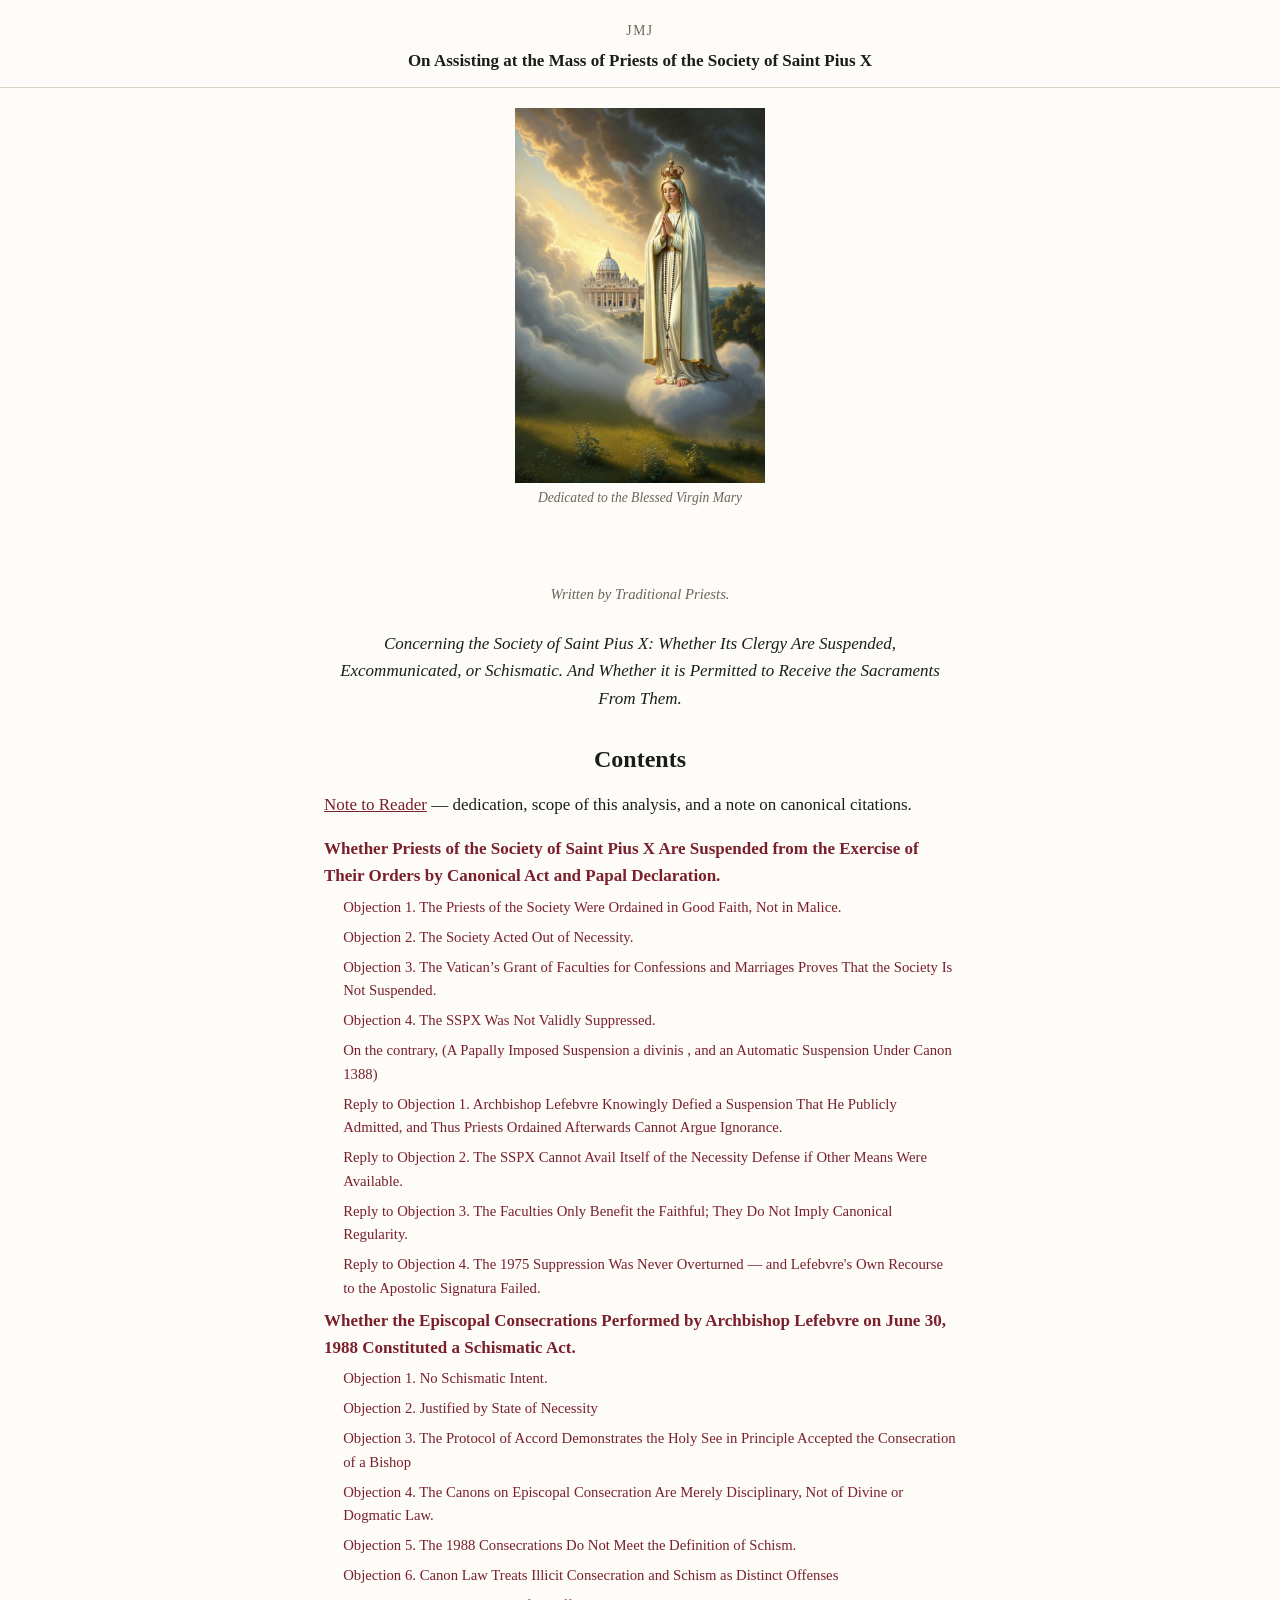
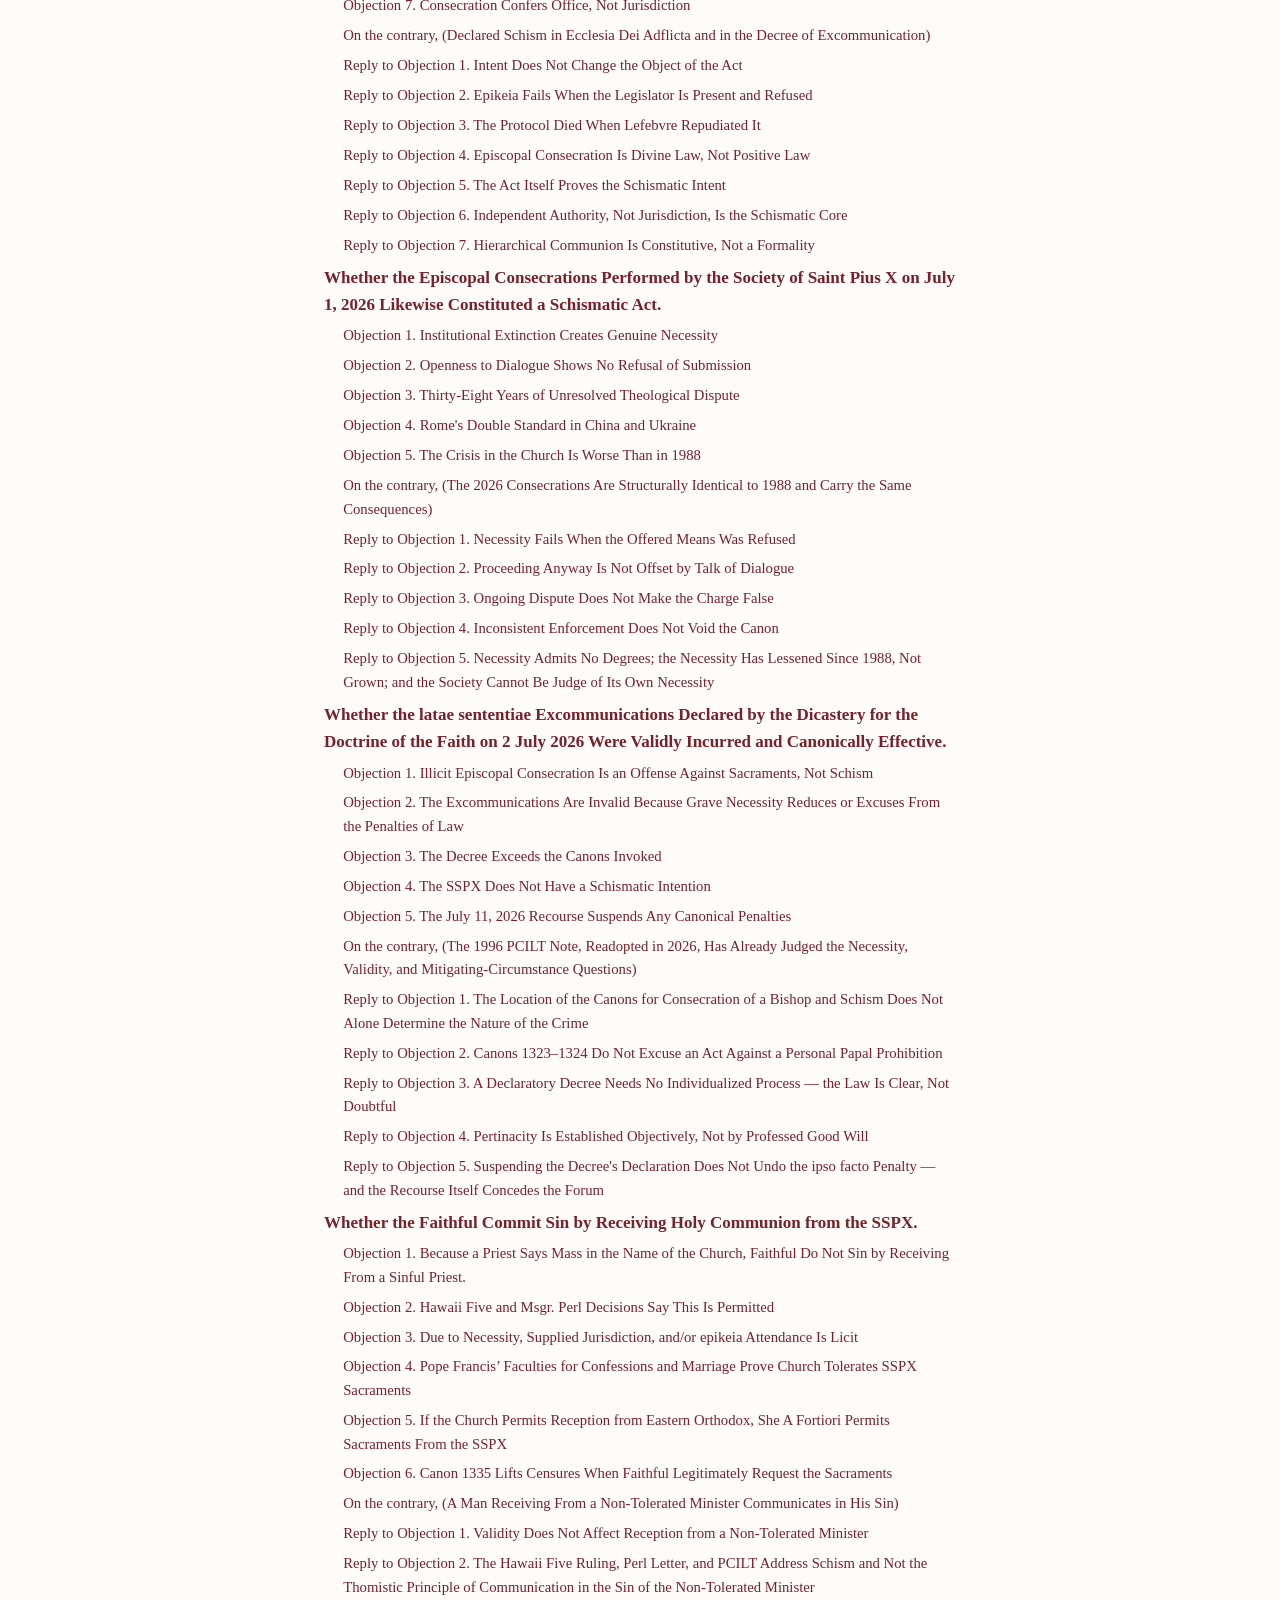
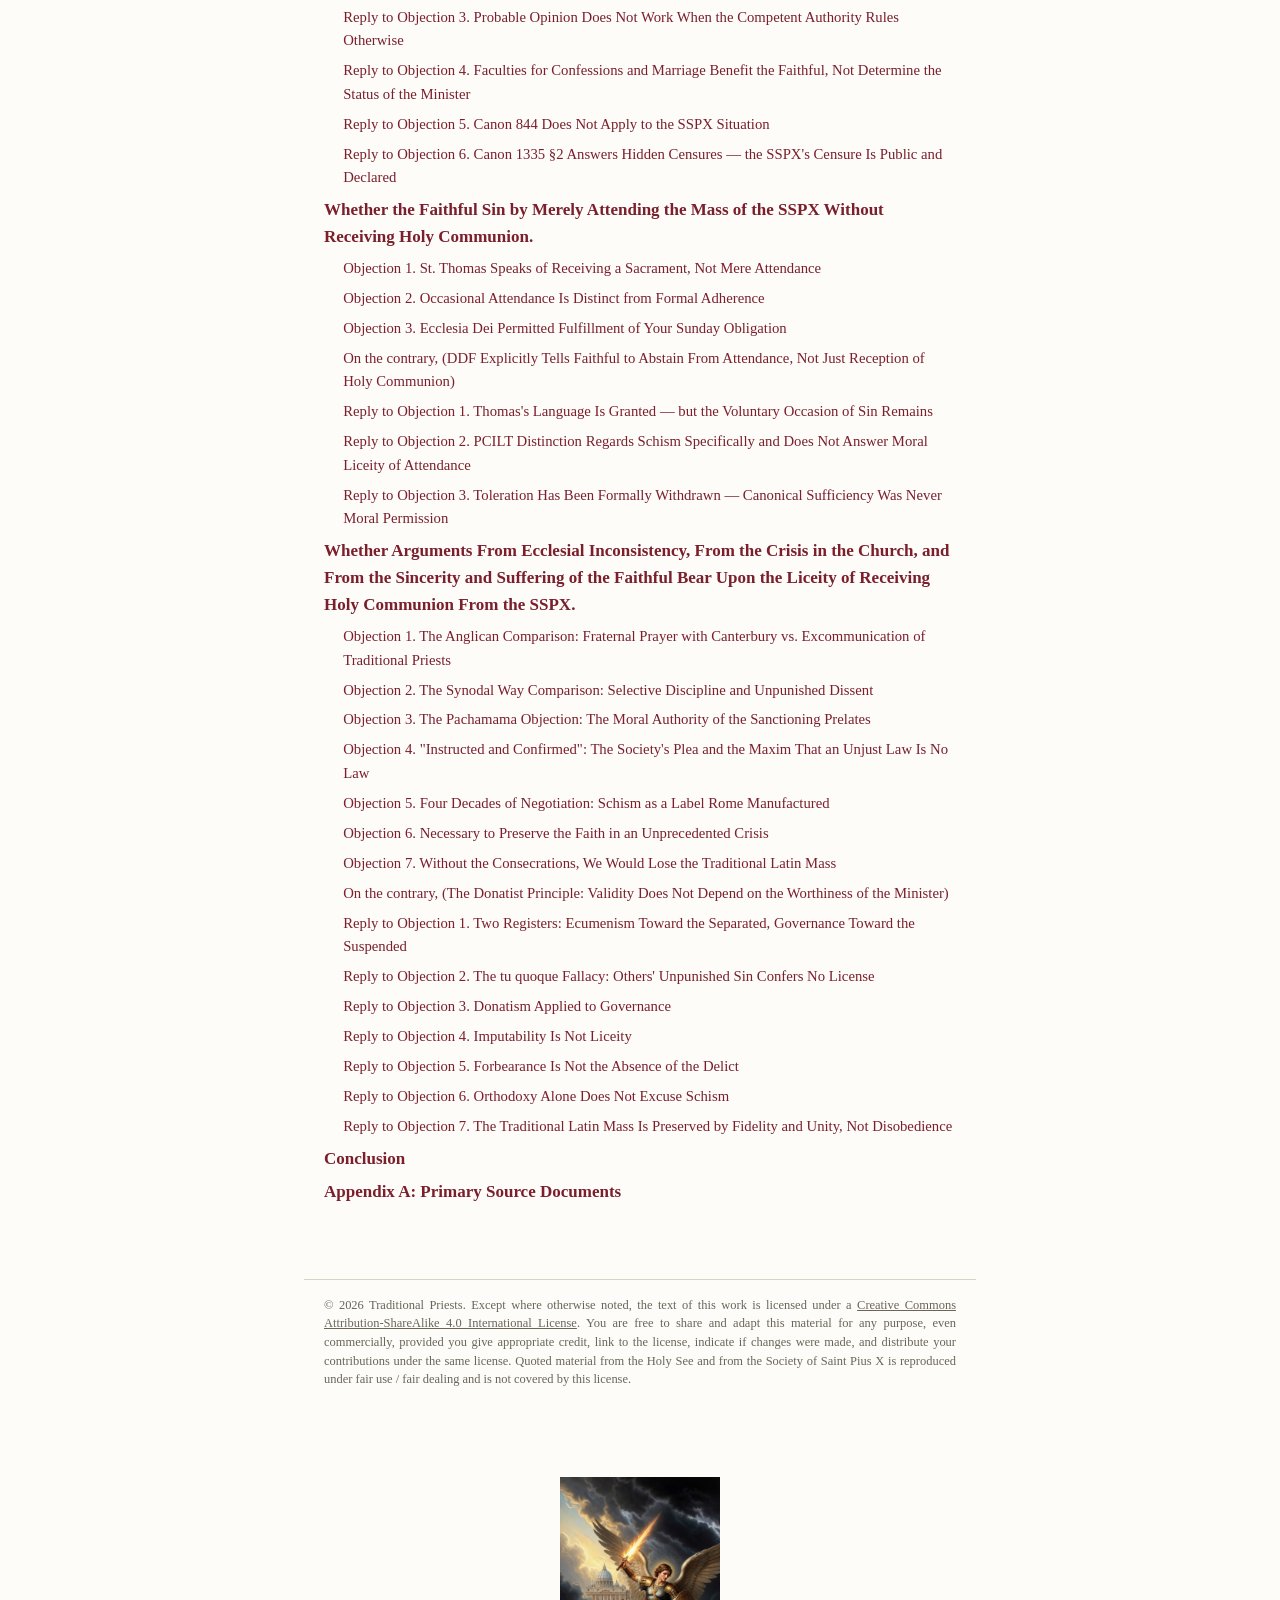
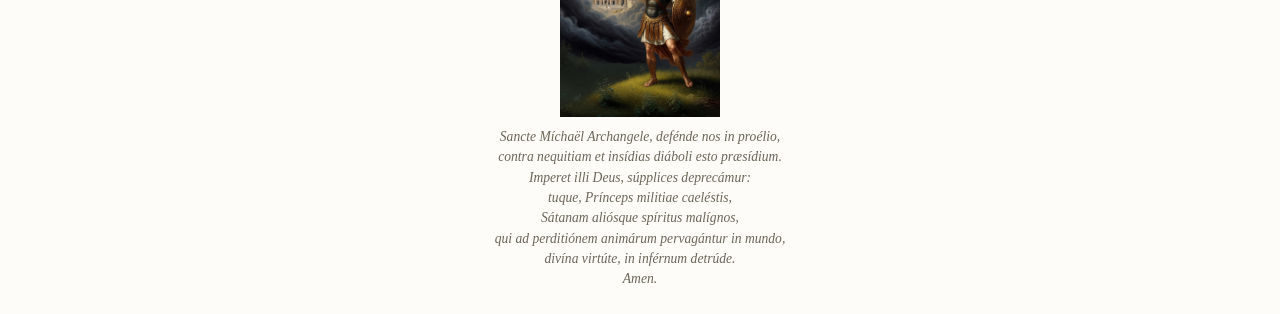
==== index.html @ d6dbe7c0 "Restructure dedication block to align with text column, move bottom nav before footnotes, fix articl" ====
<!DOCTYPE html>
<html lang="en">
<head>
<meta charset="utf-8">
<meta name="viewport" content="width=device-width, initial-scale=1">
<title>On Assisting at the Mass of Priests of the Society of Saint Pius X</title>
<link rel="stylesheet" href="style.css">
</head>
<body>
<header class="site-header">
<p class="jmj">JMJ</p>
<a class="home-link" href="index.html">On Assisting at the Mass of Priests of the Society of Saint Pius X</a>
</header>
<div class="dedication-wrap">
<figure class="dedication-figure centered">
<img class="page-top-image" src="Images/Top%20of%20Page-BVM.jpg" alt="Image of the Blessed Virgin Mary">
<figcaption>Dedicated to the Blessed Virgin Mary</figcaption>
</figure>
</div>
<main class="page">
<p style="text-align:center; font-style:italic; font-size:0.92rem; color:var(--muted); margin-top:1.5rem;">Written by Traditional Priests.</p>
<p style="text-align:center; font-style:italic; margin-top:1.5rem;">
Concerning the Society of Saint Pius X: Whether Its Clergy Are Suspended, Excommunicated, or Schismatic.
And Whether it is Permitted to Receive the Sacraments From Them.
</p>
<h1 class="page-title" style="text-align:center; border:none; margin-top:2rem;">Contents</h1>
<p><a href="front-matter.html">Note to Reader</a> &mdash; dedication, scope of this analysis, and a note on canonical citations.</p>
<ul class="toc-list">
<li><a href="article-1.html"><strong>Whether Priests of the Society of Saint Pius X Are Suspended from the Exercise of Their Orders by Canonical Act and Papal Declaration.</strong></a></li>
<ul class="toc-list">
<li class="sub"><a href="article-1.html#objection-1.-the-priests-of-the-society-were-ordained-in-good-faith-not-in-malice.">Objection 1. The Priests of the Society Were Ordained in Good Faith, Not in Malice.</a></li>
<li class="sub"><a href="article-1.html#objection-2.-the-society-acted-out-of-necessity.">Objection 2. The Society Acted Out of Necessity.</a></li>
<li class="sub"><a href="article-1.html#objection-3.-the-vaticans-grant-of-faculties-for-confessions-and-marriages-proves-that-the-society-is-not-suspended.">Objection 3. The Vatican’s Grant of Faculties for Confessions and Marriages Proves That the Society Is Not Suspended.</a></li>
<li class="sub"><a href="article-1.html#objection-4.-the-sspx-was-not-validly-suppressed.">Objection 4. The SSPX Was Not Validly Suppressed.</a></li>
<li class="sub"><a href="article-1.html#on-the-contrary-a-papally-imposed-suspension-a-divinis-and-an-automatic-suspension-under-canon-1388">On the contrary, (A Papally Imposed Suspension a divinis , and an Automatic Suspension Under Canon 1388)</a></li>
<li class="sub"><a href="article-1.html#reply-to-objection-1.-archbishop-lefebvre-knowingly-defied-a-suspension-that-he-publicly-admitted-and-thus-priests-ordained-afterwards-cannot-argue-ignorance.">Reply to Objection 1. Archbishop Lefebvre Knowingly Defied a Suspension That He Publicly Admitted, and Thus Priests Ordained Afterwards Cannot Argue Ignorance.</a></li>
<li class="sub"><a href="article-1.html#reply-to-objection-2.-the-sspx-cannot-avail-itself-of-the-necessity-defense-if-other-means-were-available.">Reply to Objection 2. The SSPX Cannot Avail Itself of the Necessity Defense if Other Means Were Available.</a></li>
<li class="sub"><a href="article-1.html#reply-to-objection-3.-the-faculties-only-benefit-the-faithful-they-do-not-imply-canonical-regularity.">Reply to Objection 3. The Faculties Only Benefit the Faithful; They Do Not Imply Canonical Regularity.</a></li>
<li class="sub"><a href="article-1.html#reply-to-objection-4.-the-1975-suppression-was-never-overturned-and-lefebvres-own-recourse-to-the-apostolic-signatura-failed.">Reply to Objection 4. The 1975 Suppression Was Never Overturned — and Lefebvre's Own Recourse to the Apostolic Signatura Failed.</a></li>
</ul>
<li><a href="article-2.html"><strong>Whether the Episcopal Consecrations Performed by Archbishop Lefebvre on June 30, 1988 Constituted a Schismatic Act.</strong></a></li>
<ul class="toc-list">
<li class="sub"><a href="article-2.html#objection-1.-no-schismatic-intent.">Objection 1. No Schismatic Intent.</a></li>
<li class="sub"><a href="article-2.html#objection-2.-justified-by-state-of-necessity">Objection 2. Justified by State of Necessity</a></li>
<li class="sub"><a href="article-2.html#objection-3.-the-protocol-of-accord-demonstrates-the-holy-see-in-principle-accepted-the-consecration-of-a-bishop">Objection 3. The Protocol of Accord Demonstrates the Holy See in Principle Accepted the Consecration of a Bishop</a></li>
<li class="sub"><a href="article-2.html#objection-4.-the-canons-on-episcopal-consecration-are-merely-disciplinary-not-of-divine-or-dogmatic-law.">Objection 4. The Canons on Episcopal Consecration Are Merely Disciplinary, Not of Divine or Dogmatic Law.</a></li>
<li class="sub"><a href="article-2.html#objection-5.-the-1988-consecrations-do-not-meet-the-definition-of-schism.">Objection 5. The 1988 Consecrations Do Not Meet the Definition of Schism.</a></li>
<li class="sub"><a href="article-2.html#objection-6.-canon-law-treats-illicit-consecration-and-schism-as-distinct-offenses">Objection 6. Canon Law Treats Illicit Consecration and Schism as Distinct Offenses</a></li>
<li class="sub"><a href="article-2.html#objection-7.-consecration-confers-office-not-jurisdiction">Objection 7. Consecration Confers Office, Not Jurisdiction</a></li>
<li class="sub"><a href="article-2.html#on-the-contrary-declared-schism-in-ecclesia-dei-adflicta-and-in-the-decree-of-excommunication">On the contrary, (Declared Schism in Ecclesia Dei Adflicta and in the Decree of Excommunication)</a></li>
<li class="sub"><a href="article-2.html#reply-to-objection-1.-intent-does-not-change-the-object-of-the-act">Reply to Objection 1. Intent Does Not Change the Object of the Act</a></li>
<li class="sub"><a href="article-2.html#reply-to-objection-2.-epikeia-fails-when-the-legislator-is-present-and-refused">Reply to Objection 2. Epikeia Fails When the Legislator Is Present and Refused</a></li>
<li class="sub"><a href="article-2.html#reply-to-objection-3.-the-protocol-died-when-lefebvre-repudiated-it">Reply to Objection 3. The Protocol Died When Lefebvre Repudiated It</a></li>
<li class="sub"><a href="article-2.html#reply-to-objection-4.-episcopal-consecration-is-divine-law-not-positive-law">Reply to Objection 4. Episcopal Consecration Is Divine Law, Not Positive Law</a></li>
<li class="sub"><a href="article-2.html#reply-to-objection-5.-the-act-itself-proves-the-schismatic-intent">Reply to Objection 5. The Act Itself Proves the Schismatic Intent</a></li>
<li class="sub"><a href="article-2.html#reply-to-objection-6.-independent-authority-not-jurisdiction-is-the-schismatic-core">Reply to Objection 6. Independent Authority, Not Jurisdiction, Is the Schismatic Core</a></li>
<li class="sub"><a href="article-2.html#reply-to-objection-7.-hierarchical-communion-is-constitutive-not-a-formality">Reply to Objection 7. Hierarchical Communion Is Constitutive, Not a Formality</a></li>
</ul>
<li><a href="article-3.html"><strong>Whether the Episcopal Consecrations Performed by the Society of Saint Pius X on July 1, 2026 Likewise Constituted a Schismatic Act.</strong></a></li>
<ul class="toc-list">
<li class="sub"><a href="article-3.html#objection-1.-institutional-extinction-creates-genuine-necessity">Objection 1. Institutional Extinction Creates Genuine Necessity</a></li>
<li class="sub"><a href="article-3.html#objection-2.-openness-to-dialogue-shows-no-refusal-of-submission">Objection 2. Openness to Dialogue Shows No Refusal of Submission</a></li>
<li class="sub"><a href="article-3.html#objection-3.-thirty-eight-years-of-unresolved-theological-dispute">Objection 3. Thirty-Eight Years of Unresolved Theological Dispute</a></li>
<li class="sub"><a href="article-3.html#objection-4.-romes-double-standard-in-china-and-ukraine">Objection 4. Rome's Double Standard in China and Ukraine</a></li>
<li class="sub"><a href="article-3.html#objection-5.-the-crisis-in-the-church-is-worse-than-in-1988">Objection 5. The Crisis in the Church Is Worse Than in 1988</a></li>
<li class="sub"><a href="article-3.html#on-the-contrary-the-2026-consecrations-are-structurally-identical-to-1988-and-carry-the-same-consequences">On the contrary, (The 2026 Consecrations Are Structurally Identical to 1988 and Carry the Same Consequences)</a></li>
<li class="sub"><a href="article-3.html#reply-to-objection-1.-necessity-fails-when-the-offered-means-was-refused">Reply to Objection 1. Necessity Fails When the Offered Means Was Refused</a></li>
<li class="sub"><a href="article-3.html#reply-to-objection-2.-proceeding-anyway-is-not-offset-by-talk-of-dialogue">Reply to Objection 2. Proceeding Anyway Is Not Offset by Talk of Dialogue</a></li>
<li class="sub"><a href="article-3.html#reply-to-objection-3.-ongoing-dispute-does-not-make-the-charge-false">Reply to Objection 3. Ongoing Dispute Does Not Make the Charge False</a></li>
<li class="sub"><a href="article-3.html#reply-to-objection-4.-inconsistent-enforcement-does-not-void-the-canon">Reply to Objection 4. Inconsistent Enforcement Does Not Void the Canon</a></li>
<li class="sub"><a href="article-3.html#reply-to-objection-5.-necessity-admits-no-degrees-the-necessity-has-lessened-since-1988-not-grown-and-the-society-cannot-be-judge-of-its-own-necessity">Reply to Objection 5. Necessity Admits No Degrees; the Necessity Has Lessened Since 1988, Not Grown; and the Society Cannot Be Judge of Its Own Necessity</a></li>
</ul>
<li><a href="article-4.html"><strong>Whether the latae sententiae Excommunications Declared by the Dicastery for the Doctrine of the Faith on 2 July 2026 Were Validly Incurred and Canonically Effective.</strong></a></li>
<ul class="toc-list">
<li class="sub"><a href="article-4.html#objection-1.-illicit-episcopal-consecration-is-an-offense-against-sacraments-not-schism">Objection 1. Illicit Episcopal Consecration Is an Offense Against Sacraments, Not Schism</a></li>
<li class="sub"><a href="article-4.html#objection-2.-the-excommunications-are-invalid-because-grave-necessity-reduces-or-excuses-from-the-penalties-of-law">Objection 2. The Excommunications Are Invalid Because Grave Necessity Reduces or Excuses From the Penalties of Law</a></li>
<li class="sub"><a href="article-4.html#objection-3.-the-decree-exceeds-the-canons-invoked">Objection 3. The Decree Exceeds the Canons Invoked</a></li>
<li class="sub"><a href="article-4.html#objection-4.-the-sspx-does-not-have-a-schismatic-intention">Objection 4. The SSPX Does Not Have a Schismatic Intention</a></li>
<li class="sub"><a href="article-4.html#objection-5.-the-july-11-2026-recourse-suspends-any-canonical-penalties">Objection 5. The July 11, 2026 Recourse Suspends Any Canonical Penalties</a></li>
<li class="sub"><a href="article-4.html#on-the-contrary-the-1996-pcilt-note-readopted-in-2026-has-already-judged-the-necessity-validity-and-mitigating-circumstance-questions">On the contrary, (The 1996 PCILT Note, Readopted in 2026, Has Already Judged the Necessity, Validity, and Mitigating-Circumstance Questions)</a></li>
<li class="sub"><a href="article-4.html#reply-to-objection-1.-the-location-of-the-canons-for-consecration-of-a-bishop-and-schism-does-not-alone-determine-the-nature-of-the-crime">Reply to Objection 1. The Location of the Canons for Consecration of a Bishop and Schism Does Not Alone Determine the Nature of the Crime</a></li>
<li class="sub"><a href="article-4.html#reply-to-objection-2.-canons-13231324-do-not-excuse-an-act-against-a-personal-papal-prohibition">Reply to Objection 2. Canons 1323–1324 Do Not Excuse an Act Against a Personal Papal Prohibition</a></li>
<li class="sub"><a href="article-4.html#reply-to-objection-3.-a-declaratory-decree-needs-no-individualized-process-the-law-is-clear-not-doubtful">Reply to Objection 3. A Declaratory Decree Needs No Individualized Process — the Law Is Clear, Not Doubtful</a></li>
<li class="sub"><a href="article-4.html#reply-to-objection-4.-pertinacity-is-established-objectively-not-by-professed-good-will">Reply to Objection 4. Pertinacity Is Established Objectively, Not by Professed Good Will</a></li>
<li class="sub"><a href="article-4.html#reply-to-objection-5.-suspending-the-decrees-declaration-does-not-undo-the-ipso-facto-penalty-and-the-recourse-itself-concedes-the-forum">Reply to Objection 5. Suspending the Decree's Declaration Does Not Undo the ipso facto Penalty — and the Recourse Itself Concedes the Forum</a></li>
</ul>
<li><a href="article-5.html"><strong>Whether the Faithful Commit Sin by Receiving Holy Communion from the SSPX.</strong></a></li>
<ul class="toc-list">
<li class="sub"><a href="article-5.html#objection-1.-because-a-priest-says-mass-in-the-name-of-the-church-faithful-do-not-sin-by-receiving-from-a-sinful-priest.">Objection 1. Because a Priest Says Mass in the Name of the Church, Faithful Do Not Sin by Receiving From a Sinful Priest.</a></li>
<li class="sub"><a href="article-5.html#objection-2.-hawaii-five-and-msgr.-perl-decisions-say-this-is-permitted">Objection 2. Hawaii Five and Msgr. Perl Decisions Say This Is Permitted</a></li>
<li class="sub"><a href="article-5.html#objection-3.-due-to-necessity-supplied-jurisdiction-andor-epikeia-attendance-is-licit">Objection 3. Due to Necessity, Supplied Jurisdiction, and/or epikeia Attendance Is Licit</a></li>
<li class="sub"><a href="article-5.html#objection-4.-pope-francis-faculties-for-confessions-and-marriage-prove-church-tolerates-sspx-sacraments">Objection 4. Pope Francis’ Faculties for Confessions and Marriage Prove Church Tolerates SSPX Sacraments</a></li>
<li class="sub"><a href="article-5.html#objection-5.-if-the-church-permits-reception-from-eastern-orthodox-she-a-fortiori-permits-sacraments-from-the-sspx">Objection 5. If the Church Permits Reception from Eastern Orthodox, She A Fortiori Permits Sacraments From the SSPX</a></li>
<li class="sub"><a href="article-5.html#objection-6.-canon-1335-lifts-censures-when-faithful-legitimately-request-the-sacraments">Objection 6. Canon 1335 Lifts Censures When Faithful Legitimately Request the Sacraments</a></li>
<li class="sub"><a href="article-5.html#on-the-contrary-a-man-receiving-from-a-non-tolerated-minister-communicates-in-his-sin">On the contrary, (A Man Receiving From a Non-Tolerated Minister Communicates in His Sin)</a></li>
<li class="sub"><a href="article-5.html#reply-to-objection-1.-validity-does-not-affect-reception-from-a-non-tolerated-minister">Reply to Objection 1. Validity Does Not Affect Reception from a Non-Tolerated Minister</a></li>
<li class="sub"><a href="article-5.html#reply-to-objection-2.-the-hawaii-five-ruling-perl-letter-and-pcilt-address-schism-and-not-the-thomistic-principle-of-communication-in-the-sin-of-the-non-tolerated-minister">Reply to Objection 2. The Hawaii Five Ruling, Perl Letter, and PCILT Address Schism and Not the Thomistic Principle of Communication in the Sin of the Non-Tolerated Minister</a></li>
<li class="sub"><a href="article-5.html#reply-to-objection-3.-probable-opinion-does-not-work-when-the-competent-authority-rules-otherwise">Reply to Objection 3. Probable Opinion Does Not Work When the Competent Authority Rules Otherwise</a></li>
<li class="sub"><a href="article-5.html#reply-to-objection-4.-faculties-for-confessions-and-marriage-benefit-the-faithful-not-determine-the-status-of-the-minister">Reply to Objection 4. Faculties for Confessions and Marriage Benefit the Faithful, Not Determine the Status of the Minister</a></li>
<li class="sub"><a href="article-5.html#reply-to-objection-5.-canon-844-does-not-apply-to-the-sspx-situation">Reply to Objection 5. Canon 844 Does Not Apply to the SSPX Situation</a></li>
<li class="sub"><a href="article-5.html#reply-to-objection-6.-canon-1335-2-answers-hidden-censures-the-sspxs-censure-is-public-and-declared">Reply to Objection 6. Canon 1335 §2 Answers Hidden Censures — the SSPX's Censure Is Public and Declared</a></li>
</ul>
<li><a href="article-6.html"><strong>Whether the Faithful Sin by Merely Attending the Mass of the SSPX Without Receiving Holy Communion.</strong></a></li>
<ul class="toc-list">
<li class="sub"><a href="article-6.html#objection-1.-st.-thomas-speaks-of-receiving-a-sacrament-not-mere-attendance">Objection 1. St. Thomas Speaks of Receiving a Sacrament, Not Mere Attendance</a></li>
<li class="sub"><a href="article-6.html#objection-2.-occasional-attendance-is-distinct-from-formal-adherence">Objection 2. Occasional Attendance Is Distinct from Formal Adherence</a></li>
<li class="sub"><a href="article-6.html#objection-3.-ecclesia-dei-permitted-fulfillment-of-your-sunday-obligation">Objection 3. Ecclesia Dei Permitted Fulfillment of Your Sunday Obligation</a></li>
<li class="sub"><a href="article-6.html#on-the-contrary-ddf-explicitly-tells-faithful-to-abstain-from-attendance-not-just-reception-of-holy-communion">On the contrary, (DDF Explicitly Tells Faithful to Abstain From Attendance, Not Just Reception of Holy Communion)</a></li>
<li class="sub"><a href="article-6.html#reply-to-objection-1.-thomass-language-is-granted-but-the-voluntary-occasion-of-sin-remains">Reply to Objection 1. Thomas's Language Is Granted — but the Voluntary Occasion of Sin Remains</a></li>
<li class="sub"><a href="article-6.html#reply-to-objection-2.-pcilt-distinction-regards-schism-specifically-and-does-not-answer-moral-liceity-of-attendance">Reply to Objection 2. PCILT Distinction Regards Schism Specifically and Does Not Answer Moral Liceity of Attendance</a></li>
<li class="sub"><a href="article-6.html#reply-to-objection-3.-toleration-has-been-formally-withdrawn-canonical-sufficiency-was-never-moral-permission">Reply to Objection 3. Toleration Has Been Formally Withdrawn — Canonical Sufficiency Was Never Moral Permission</a></li>
</ul>
<li><a href="article-7.html"><strong>Whether Arguments From Ecclesial Inconsistency, From the Crisis in the Church, and From the Sincerity and Suffering of the Faithful Bear Upon the Liceity of Receiving Holy Communion From the SSPX.</strong></a></li>
<ul class="toc-list">
<li class="sub"><a href="article-7.html#objection-1.-the-anglican-comparison-fraternal-prayer-with-canterbury-vs.-excommunication-of-traditional-priests">Objection 1. The Anglican Comparison: Fraternal Prayer with Canterbury vs. Excommunication of Traditional Priests</a></li>
<li class="sub"><a href="article-7.html#objection-2.-the-synodal-way-comparison-selective-discipline-and-unpunished-dissent">Objection 2. The Synodal Way Comparison: Selective Discipline and Unpunished Dissent</a></li>
<li class="sub"><a href="article-7.html#objection-3.-the-pachamama-objection-the-moral-authority-of-the-sanctioning-prelates">Objection 3. The Pachamama Objection: The Moral Authority of the Sanctioning Prelates</a></li>
<li class="sub"><a href="article-7.html#objection-4.-instructed-and-confirmed-the-societys-plea-and-the-maxim-that-an-unjust-law-is-no-law">Objection 4. "Instructed and Confirmed": The Society's Plea and the Maxim That an Unjust Law Is No Law</a></li>
<li class="sub"><a href="article-7.html#objection-5.-four-decades-of-negotiation-schism-as-a-label-rome-manufactured">Objection 5. Four Decades of Negotiation: Schism as a Label Rome Manufactured</a></li>
<li class="sub"><a href="article-7.html#objection-6.-necessary-to-preserve-the-faith-in-an-unprecedented-crisis">Objection 6. Necessary to Preserve the Faith in an Unprecedented Crisis</a></li>
<li class="sub"><a href="article-7.html#objection-7.-without-the-consecrations-we-would-lose-the-traditional-latin-mass">Objection 7. Without the Consecrations, We Would Lose the Traditional Latin Mass</a></li>
<li class="sub"><a href="article-7.html#on-the-contrary-the-donatist-principle-validity-does-not-depend-on-the-worthiness-of-the-minister">On the contrary, (The Donatist Principle: Validity Does Not Depend on the Worthiness of the Minister)</a></li>
<li class="sub"><a href="article-7.html#reply-to-objection-1.-two-registers-ecumenism-toward-the-separated-governance-toward-the-suspended">Reply to Objection 1. Two Registers: Ecumenism Toward the Separated, Governance Toward the Suspended</a></li>
<li class="sub"><a href="article-7.html#reply-to-objection-2.-the-tu-quoque-fallacy-others-unpunished-sin-confers-no-license">Reply to Objection 2. The tu quoque Fallacy: Others' Unpunished Sin Confers No License</a></li>
<li class="sub"><a href="article-7.html#reply-to-objection-3.-donatism-applied-to-governance">Reply to Objection 3. Donatism Applied to Governance</a></li>
<li class="sub"><a href="article-7.html#reply-to-objection-4.-imputability-is-not-liceity">Reply to Objection 4. Imputability Is Not Liceity</a></li>
<li class="sub"><a href="article-7.html#reply-to-objection-5.-forbearance-is-not-the-absence-of-the-delict">Reply to Objection 5. Forbearance Is Not the Absence of the Delict</a></li>
<li class="sub"><a href="article-7.html#reply-to-objection-6.-orthodoxy-alone-does-not-excuse-schism">Reply to Objection 6. Orthodoxy Alone Does Not Excuse Schism</a></li>
<li class="sub"><a href="article-7.html#reply-to-objection-7.-the-traditional-latin-mass-is-preserved-by-fidelity-and-unity-not-disobedience">Reply to Objection 7. The Traditional Latin Mass Is Preserved by Fidelity and Unity, Not Disobedience</a></li>
</ul>
<li><a href="conclusion.html"><strong>Conclusion</strong></a></li>
<li><a href="appendix-a.html"><strong>Appendix A: Primary Source Documents</strong></a></li>
</ul>
</main>
<footer class="site-footer">
<p>&copy; 2026 Traditional Priests. Except where otherwise noted, the text of this work
is licensed under a <a rel="license" href="https://creativecommons.org/licenses/by-sa/4.0/">
Creative Commons Attribution-ShareAlike 4.0 International License</a>. You are free to
share and adapt this material for any purpose, even commercially, provided you give
appropriate credit, link to the license, indicate if changes were made, and distribute
your contributions under the same license. Quoted material from the Holy See and from
the Society of Saint Pius X is reproduced under fair use / fair dealing and is not
covered by this license.</p>
</footer>
<img class="page-bottom-image" src="Images/Bottom%20of%20Page-StMtA.jpg" alt="Saint Michael the Archangel">
<p class="st-michael-prayer">
Sancte Míchaël Archangele, defénde nos in proélio,<br>
contra nequitiam et insídias diáboli esto præsídium.<br>
Imperet illi Deus, súpplices deprecámur:<br>
tuque, Prínceps militiae caeléstis,<br>
Sátanam aliósque spíritus malígnos,<br>
qui ad perditiónem animárum pervagántur in mundo,<br>
divína virtúte, in inférnum detrúde.<br>
Amen.
</p>
</body>
</html>
---- style.css ----
:root {
  --ink: #1c1c1a;
  --paper: #fdfcf9;
  --rule: #d8d3c5;
  --accent: #7a1f2b;
  --muted: #6b6558;
  --max-w: 42rem;
}

* { box-sizing: border-box; }

html { -webkit-text-size-adjust: 100%; }

body {
  margin: 0;
  background: var(--paper);
  color: var(--ink);
  font-family: "Iowan Old Style", "Palatino Linotype", Palatino, Georgia, "Times New Roman", serif;
  line-height: 1.6;
  font-size: 1.0625rem;
}

.page {
  max-width: var(--max-w);
  margin: 0 auto;
  padding: 2.5rem 1.25rem 1rem;
}

.dedication-wrap {
  max-width: var(--max-w);
  margin: 0 auto;
  padding: 0 1.25rem;
}

.dedication-figure {
  float: right;
  width: 40%;
  max-width: 250px;
  margin: 1.25rem 0 0.6rem 1.25rem;
}

.dedication-figure img.page-top-image {
  display: block;
  width: 100%;
  height: auto;
}

.dedication-figure figcaption {
  margin: 0.3rem 0 0;
  font-style: italic;
  font-size: 0.85rem;
  color: var(--muted);
  text-align: center;
}

.dedication-figure.centered {
  float: none;
  width: 100%;
  max-width: 250px;
  margin: 1.25rem auto 0.6rem;
}

@media (max-width: 480px) {
  .dedication-figure {
    float: none;
    width: 60%;
    margin: 1.25rem auto 0.6rem;
  }
}

img.page-bottom-image {
  display: block;
  max-width: 160px;
  width: 100%;
  height: auto;
  margin: 2.5rem auto 0;
}

.st-michael-prayer {
  max-width: var(--max-w);
  margin: 0.6rem auto 1.5rem;
  padding: 0 1.25rem;
  text-align: center;
  font-style: italic;
  font-size: 0.85rem;
  line-height: 1.5;
  color: var(--muted);
}

header.site-header {
  text-align: center;
  padding: 1.25rem 1rem 0.75rem;
  border-bottom: 1px solid var(--rule);
}

header.site-header .jmj {
  font-size: 0.85rem;
  letter-spacing: 0.12em;
  color: var(--muted);
  margin: 0 0 0.35rem;
  text-align: center;
}

header.site-header a.home-link {
  color: var(--ink);
  text-decoration: none;
  font-weight: 600;
}

nav.crumbs {
  max-width: var(--max-w);
  margin: 0 auto;
  padding: 0.6rem 1.25rem;
  font-size: 0.85rem;
  display: flex;
  justify-content: space-between;
  gap: 1rem;
  border-bottom: 1px dotted var(--rule);
}

nav.crumbs a { color: var(--accent); text-decoration: none; }
nav.crumbs a:hover { text-decoration: underline; }
nav.crumbs .spacer { color: var(--muted); }

h1 {
  font-size: 1.5rem;
  line-height: 1.3;
  margin: 1.75rem 0 1rem;
}

h2 {
  font-size: 1.15rem;
  margin: 2rem 0 0.75rem;
  border-left: 3px solid var(--accent);
  padding-left: 0.6rem;
}

h3 { font-size: 1.02rem; }

p { margin: 0 0 1rem; text-align: justify; hyphens: auto; }

body.appendix p { text-align: left; hyphens: none; }

em { font-style: italic; }
strong { font-weight: 700; }

a { color: var(--accent); }

blockquote {
  margin: 1rem 0 1rem 0;
  padding-left: 1rem;
  border-left: 2px solid var(--rule);
  color: var(--muted);
}

sup a.footnote-ref, sup a { text-decoration: none; }

.footnotes {
  margin-top: 2.5rem;
  padding-top: 1rem;
  border-top: 1px solid var(--rule);
  font-size: 0.88rem;
  color: #333;
}

.footnotes ol { padding-left: 1.4rem; }
.footnotes li { margin-bottom: 0.7rem; }
.footnotes li p { text-align: left; margin: 0; }
.footnote-back { margin-left: 0.35rem; }

.return-top {
  text-align: right;
  font-size: 0.8rem;
  font-style: italic;
  margin: -0.4rem 0 1.4rem;
}

.return-top a { color: var(--muted); }

footer.site-footer {
  max-width: var(--max-w);
  margin: 2.5rem auto 0;
  padding: 1rem 1.25rem 2rem;
  border-top: 1px solid var(--rule);
  font-size: 0.78rem;
  color: var(--muted);
  line-height: 1.5;
}

footer.site-footer a { color: var(--muted); }

.toc-list { list-style: none; padding-left: 0; }
.toc-list li { margin: 0.4rem 0; }
.toc-list .sub { padding-left: 1.2rem; font-size: 0.92rem; }
.toc-list a { text-decoration: none; }
.toc-list a:hover { text-decoration: underline; }

@media (max-width: 480px) {
  body { font-size: 1rem; }
  p { text-align: left; hyphens: none; }
}
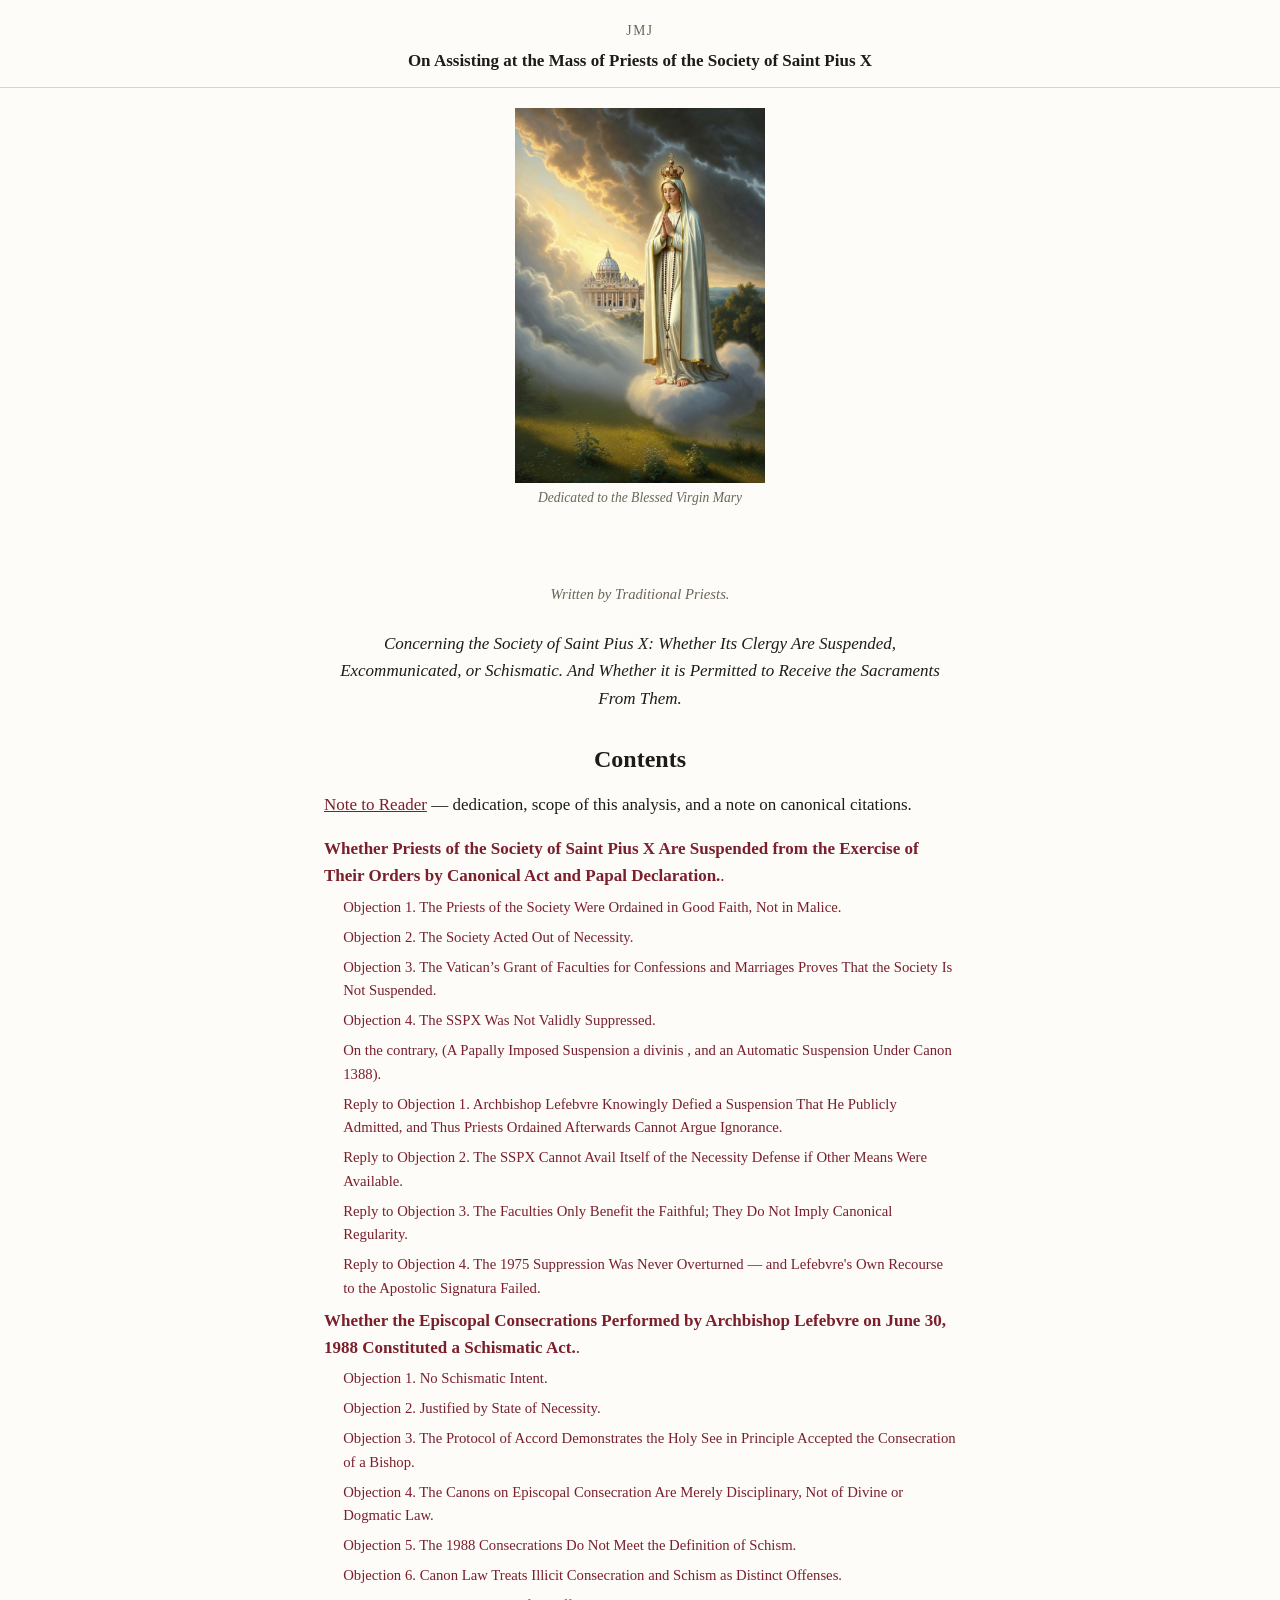
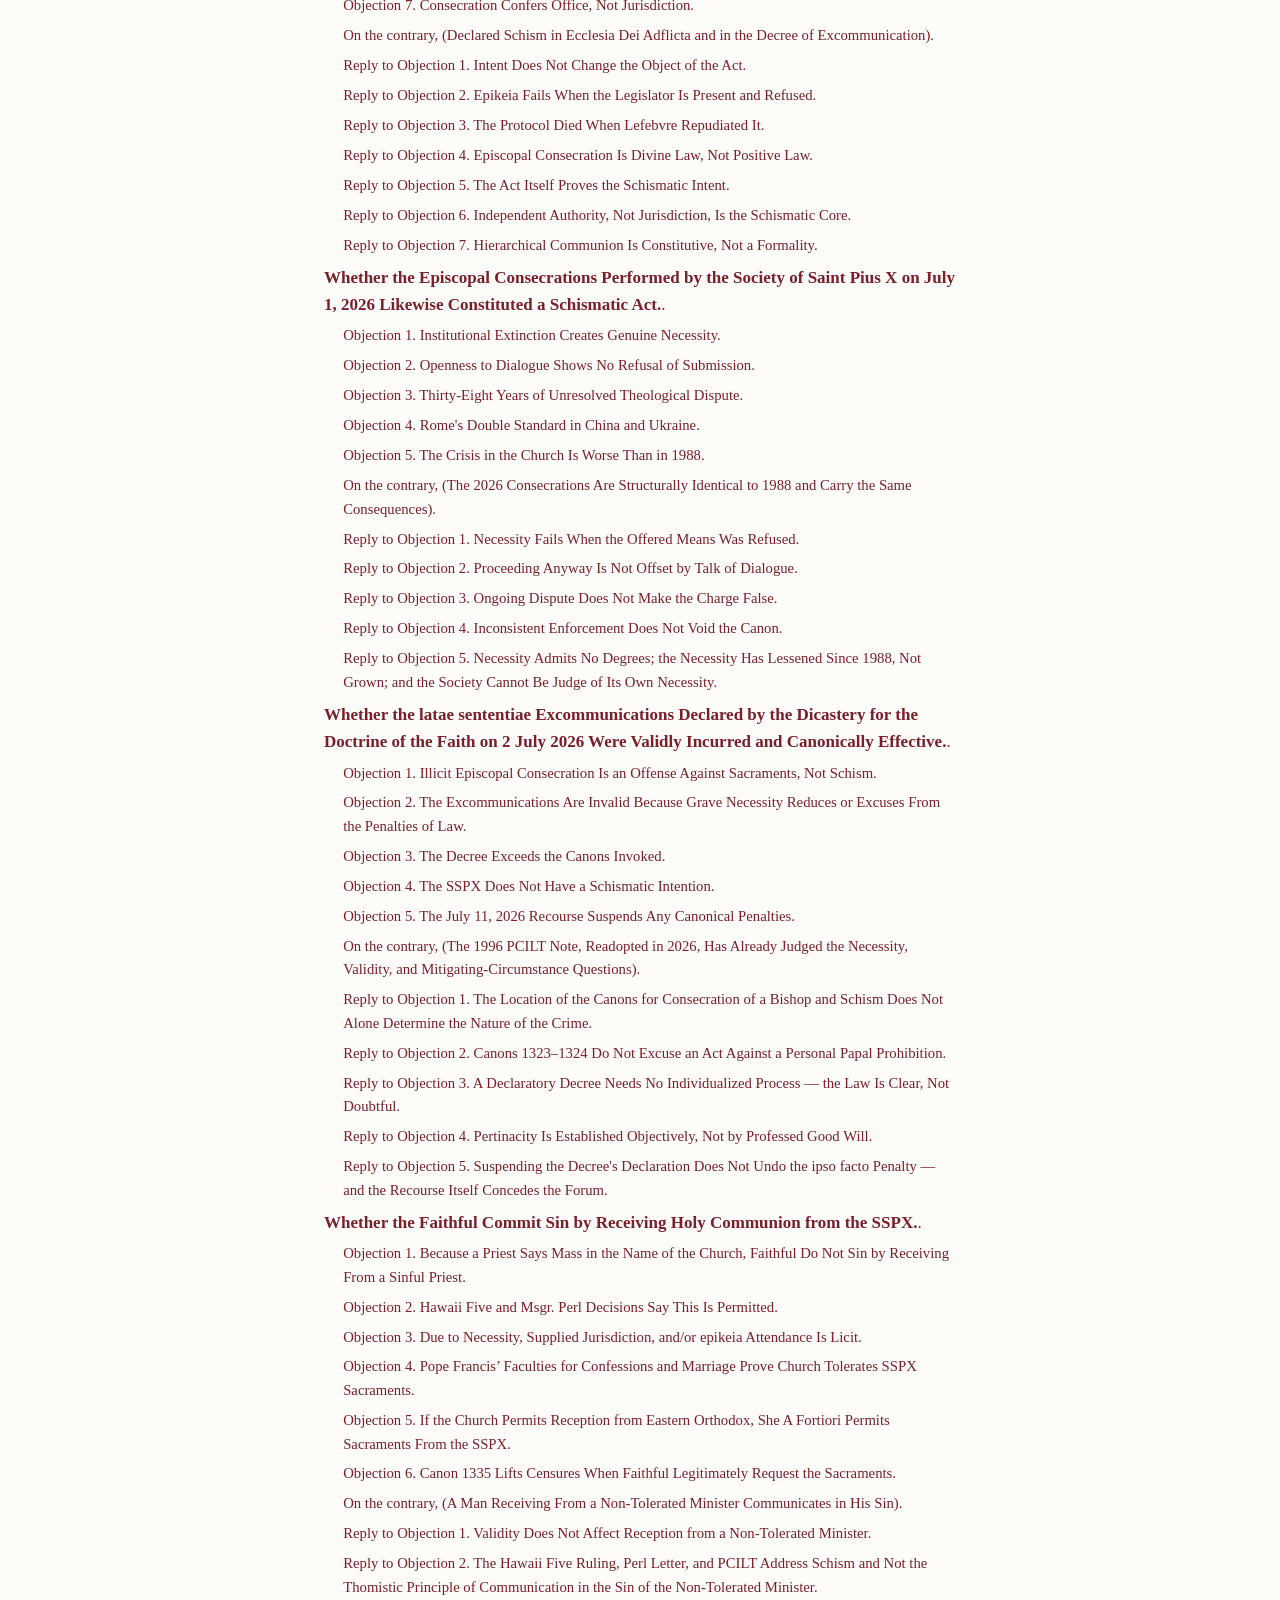
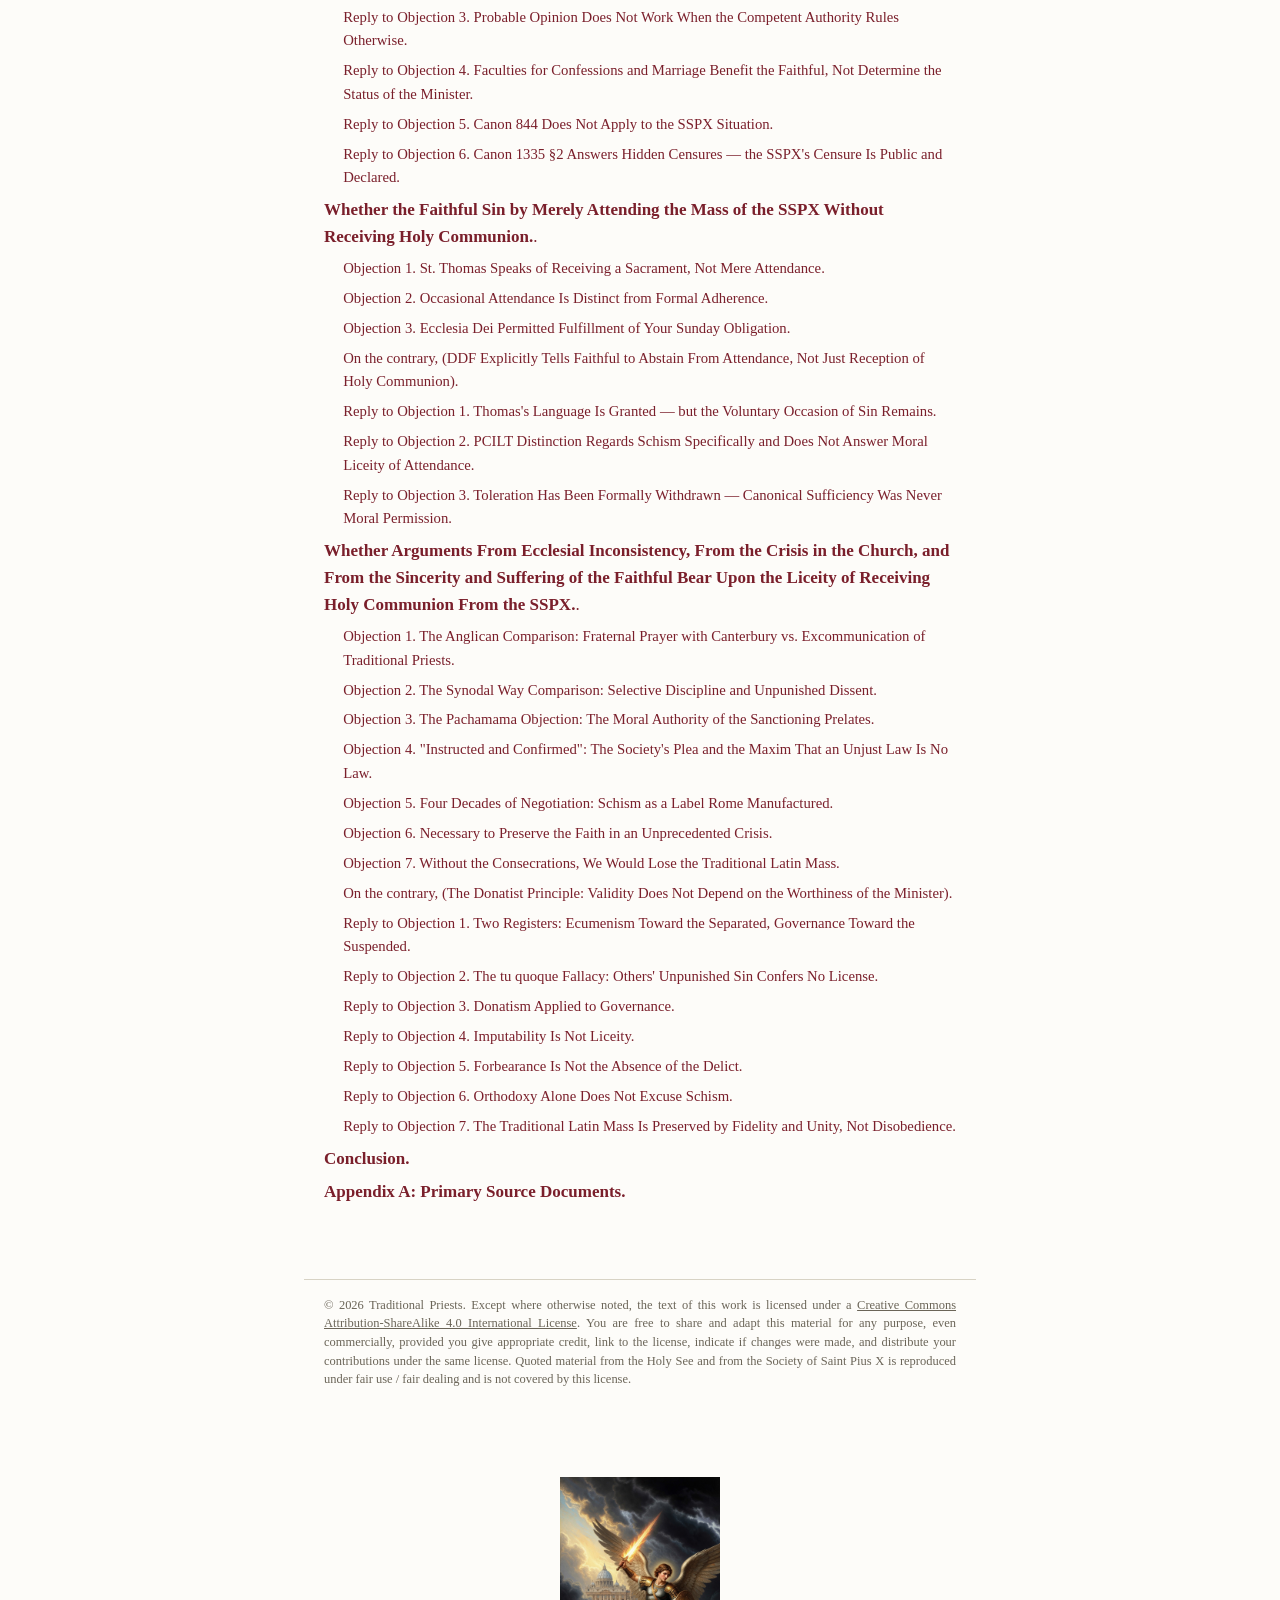
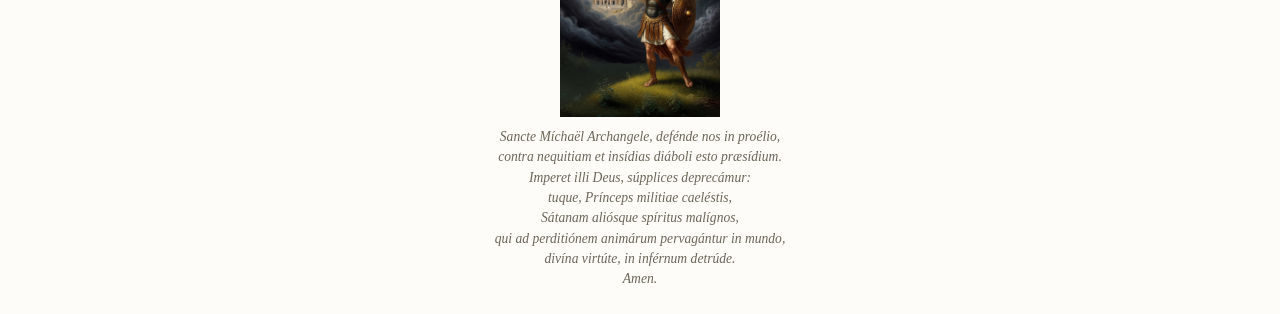
==== commit ee6a1bf7: "Fix broken citation links, add periods to TOC entries, hyperlink internal cross-references" ====
--- a/index.html
+++ b/index.html
@@ -26,110 +26,110 @@
 <h1 class="page-title" style="text-align:center; border:none; margin-top:2rem;">Contents</h1>
 <p><a href="front-matter.html">Note to Reader</a> &mdash; dedication, scope of this analysis, and a note on canonical citations.</p>
 <ul class="toc-list">
-<li><a href="article-1.html"><strong>Whether Priests of the Society of Saint Pius X Are Suspended from the Exercise of Their Orders by Canonical Act and Papal Declaration.</strong></a></li>
+<li><a href="article-1.html"><strong>Whether Priests of the Society of Saint Pius X Are Suspended from the Exercise of Their Orders by Canonical Act and Papal Declaration.</strong>.</a></li>
 <ul class="toc-list">
 <li class="sub"><a href="article-1.html#objection-1.-the-priests-of-the-society-were-ordained-in-good-faith-not-in-malice.">Objection 1. The Priests of the Society Were Ordained in Good Faith, Not in Malice.</a></li>
 <li class="sub"><a href="article-1.html#objection-2.-the-society-acted-out-of-necessity.">Objection 2. The Society Acted Out of Necessity.</a></li>
 <li class="sub"><a href="article-1.html#objection-3.-the-vaticans-grant-of-faculties-for-confessions-and-marriages-proves-that-the-society-is-not-suspended.">Objection 3. The Vatican’s Grant of Faculties for Confessions and Marriages Proves That the Society Is Not Suspended.</a></li>
 <li class="sub"><a href="article-1.html#objection-4.-the-sspx-was-not-validly-suppressed.">Objection 4. The SSPX Was Not Validly Suppressed.</a></li>
-<li class="sub"><a href="article-1.html#on-the-contrary-a-papally-imposed-suspension-a-divinis-and-an-automatic-suspension-under-canon-1388">On the contrary, (A Papally Imposed Suspension a divinis , and an Automatic Suspension Under Canon 1388)</a></li>
+<li class="sub"><a href="article-1.html#on-the-contrary-a-papally-imposed-suspension-a-divinis-and-an-automatic-suspension-under-canon-1388">On the contrary, (A Papally Imposed Suspension a divinis , and an Automatic Suspension Under Canon 1388).</a></li>
 <li class="sub"><a href="article-1.html#reply-to-objection-1.-archbishop-lefebvre-knowingly-defied-a-suspension-that-he-publicly-admitted-and-thus-priests-ordained-afterwards-cannot-argue-ignorance.">Reply to Objection 1. Archbishop Lefebvre Knowingly Defied a Suspension That He Publicly Admitted, and Thus Priests Ordained Afterwards Cannot Argue Ignorance.</a></li>
 <li class="sub"><a href="article-1.html#reply-to-objection-2.-the-sspx-cannot-avail-itself-of-the-necessity-defense-if-other-means-were-available.">Reply to Objection 2. The SSPX Cannot Avail Itself of the Necessity Defense if Other Means Were Available.</a></li>
 <li class="sub"><a href="article-1.html#reply-to-objection-3.-the-faculties-only-benefit-the-faithful-they-do-not-imply-canonical-regularity.">Reply to Objection 3. The Faculties Only Benefit the Faithful; They Do Not Imply Canonical Regularity.</a></li>
 <li class="sub"><a href="article-1.html#reply-to-objection-4.-the-1975-suppression-was-never-overturned-and-lefebvres-own-recourse-to-the-apostolic-signatura-failed.">Reply to Objection 4. The 1975 Suppression Was Never Overturned — and Lefebvre's Own Recourse to the Apostolic Signatura Failed.</a></li>
 </ul>
-<li><a href="article-2.html"><strong>Whether the Episcopal Consecrations Performed by Archbishop Lefebvre on June 30, 1988 Constituted a Schismatic Act.</strong></a></li>
+<li><a href="article-2.html"><strong>Whether the Episcopal Consecrations Performed by Archbishop Lefebvre on June 30, 1988 Constituted a Schismatic Act.</strong>.</a></li>
 <ul class="toc-list">
 <li class="sub"><a href="article-2.html#objection-1.-no-schismatic-intent.">Objection 1. No Schismatic Intent.</a></li>
-<li class="sub"><a href="article-2.html#objection-2.-justified-by-state-of-necessity">Objection 2. Justified by State of Necessity</a></li>
-<li class="sub"><a href="article-2.html#objection-3.-the-protocol-of-accord-demonstrates-the-holy-see-in-principle-accepted-the-consecration-of-a-bishop">Objection 3. The Protocol of Accord Demonstrates the Holy See in Principle Accepted the Consecration of a Bishop</a></li>
+<li class="sub"><a href="article-2.html#objection-2.-justified-by-state-of-necessity">Objection 2. Justified by State of Necessity.</a></li>
+<li class="sub"><a href="article-2.html#objection-3.-the-protocol-of-accord-demonstrates-the-holy-see-in-principle-accepted-the-consecration-of-a-bishop">Objection 3. The Protocol of Accord Demonstrates the Holy See in Principle Accepted the Consecration of a Bishop.</a></li>
 <li class="sub"><a href="article-2.html#objection-4.-the-canons-on-episcopal-consecration-are-merely-disciplinary-not-of-divine-or-dogmatic-law.">Objection 4. The Canons on Episcopal Consecration Are Merely Disciplinary, Not of Divine or Dogmatic Law.</a></li>
 <li class="sub"><a href="article-2.html#objection-5.-the-1988-consecrations-do-not-meet-the-definition-of-schism.">Objection 5. The 1988 Consecrations Do Not Meet the Definition of Schism.</a></li>
-<li class="sub"><a href="article-2.html#objection-6.-canon-law-treats-illicit-consecration-and-schism-as-distinct-offenses">Objection 6. Canon Law Treats Illicit Consecration and Schism as Distinct Offenses</a></li>
-<li class="sub"><a href="article-2.html#objection-7.-consecration-confers-office-not-jurisdiction">Objection 7. Consecration Confers Office, Not Jurisdiction</a></li>
-<li class="sub"><a href="article-2.html#on-the-contrary-declared-schism-in-ecclesia-dei-adflicta-and-in-the-decree-of-excommunication">On the contrary, (Declared Schism in Ecclesia Dei Adflicta and in the Decree of Excommunication)</a></li>
-<li class="sub"><a href="article-2.html#reply-to-objection-1.-intent-does-not-change-the-object-of-the-act">Reply to Objection 1. Intent Does Not Change the Object of the Act</a></li>
-<li class="sub"><a href="article-2.html#reply-to-objection-2.-epikeia-fails-when-the-legislator-is-present-and-refused">Reply to Objection 2. Epikeia Fails When the Legislator Is Present and Refused</a></li>
-<li class="sub"><a href="article-2.html#reply-to-objection-3.-the-protocol-died-when-lefebvre-repudiated-it">Reply to Objection 3. The Protocol Died When Lefebvre Repudiated It</a></li>
-<li class="sub"><a href="article-2.html#reply-to-objection-4.-episcopal-consecration-is-divine-law-not-positive-law">Reply to Objection 4. Episcopal Consecration Is Divine Law, Not Positive Law</a></li>
-<li class="sub"><a href="article-2.html#reply-to-objection-5.-the-act-itself-proves-the-schismatic-intent">Reply to Objection 5. The Act Itself Proves the Schismatic Intent</a></li>
-<li class="sub"><a href="article-2.html#reply-to-objection-6.-independent-authority-not-jurisdiction-is-the-schismatic-core">Reply to Objection 6. Independent Authority, Not Jurisdiction, Is the Schismatic Core</a></li>
-<li class="sub"><a href="article-2.html#reply-to-objection-7.-hierarchical-communion-is-constitutive-not-a-formality">Reply to Objection 7. Hierarchical Communion Is Constitutive, Not a Formality</a></li>
+<li class="sub"><a href="article-2.html#objection-6.-canon-law-treats-illicit-consecration-and-schism-as-distinct-offenses">Objection 6. Canon Law Treats Illicit Consecration and Schism as Distinct Offenses.</a></li>
+<li class="sub"><a href="article-2.html#objection-7.-consecration-confers-office-not-jurisdiction">Objection 7. Consecration Confers Office, Not Jurisdiction.</a></li>
+<li class="sub"><a href="article-2.html#on-the-contrary-declared-schism-in-ecclesia-dei-adflicta-and-in-the-decree-of-excommunication">On the contrary, (Declared Schism in Ecclesia Dei Adflicta and in the Decree of Excommunication).</a></li>
+<li class="sub"><a href="article-2.html#reply-to-objection-1.-intent-does-not-change-the-object-of-the-act">Reply to Objection 1. Intent Does Not Change the Object of the Act.</a></li>
+<li class="sub"><a href="article-2.html#reply-to-objection-2.-epikeia-fails-when-the-legislator-is-present-and-refused">Reply to Objection 2. Epikeia Fails When the Legislator Is Present and Refused.</a></li>
+<li class="sub"><a href="article-2.html#reply-to-objection-3.-the-protocol-died-when-lefebvre-repudiated-it">Reply to Objection 3. The Protocol Died When Lefebvre Repudiated It.</a></li>
+<li class="sub"><a href="article-2.html#reply-to-objection-4.-episcopal-consecration-is-divine-law-not-positive-law">Reply to Objection 4. Episcopal Consecration Is Divine Law, Not Positive Law.</a></li>
+<li class="sub"><a href="article-2.html#reply-to-objection-5.-the-act-itself-proves-the-schismatic-intent">Reply to Objection 5. The Act Itself Proves the Schismatic Intent.</a></li>
+<li class="sub"><a href="article-2.html#reply-to-objection-6.-independent-authority-not-jurisdiction-is-the-schismatic-core">Reply to Objection 6. Independent Authority, Not Jurisdiction, Is the Schismatic Core.</a></li>
+<li class="sub"><a href="article-2.html#reply-to-objection-7.-hierarchical-communion-is-constitutive-not-a-formality">Reply to Objection 7. Hierarchical Communion Is Constitutive, Not a Formality.</a></li>
 </ul>
-<li><a href="article-3.html"><strong>Whether the Episcopal Consecrations Performed by the Society of Saint Pius X on July 1, 2026 Likewise Constituted a Schismatic Act.</strong></a></li>
+<li><a href="article-3.html"><strong>Whether the Episcopal Consecrations Performed by the Society of Saint Pius X on July 1, 2026 Likewise Constituted a Schismatic Act.</strong>.</a></li>
 <ul class="toc-list">
-<li class="sub"><a href="article-3.html#objection-1.-institutional-extinction-creates-genuine-necessity">Objection 1. Institutional Extinction Creates Genuine Necessity</a></li>
-<li class="sub"><a href="article-3.html#objection-2.-openness-to-dialogue-shows-no-refusal-of-submission">Objection 2. Openness to Dialogue Shows No Refusal of Submission</a></li>
-<li class="sub"><a href="article-3.html#objection-3.-thirty-eight-years-of-unresolved-theological-dispute">Objection 3. Thirty-Eight Years of Unresolved Theological Dispute</a></li>
-<li class="sub"><a href="article-3.html#objection-4.-romes-double-standard-in-china-and-ukraine">Objection 4. Rome's Double Standard in China and Ukraine</a></li>
-<li class="sub"><a href="article-3.html#objection-5.-the-crisis-in-the-church-is-worse-than-in-1988">Objection 5. The Crisis in the Church Is Worse Than in 1988</a></li>
-<li class="sub"><a href="article-3.html#on-the-contrary-the-2026-consecrations-are-structurally-identical-to-1988-and-carry-the-same-consequences">On the contrary, (The 2026 Consecrations Are Structurally Identical to 1988 and Carry the Same Consequences)</a></li>
-<li class="sub"><a href="article-3.html#reply-to-objection-1.-necessity-fails-when-the-offered-means-was-refused">Reply to Objection 1. Necessity Fails When the Offered Means Was Refused</a></li>
-<li class="sub"><a href="article-3.html#reply-to-objection-2.-proceeding-anyway-is-not-offset-by-talk-of-dialogue">Reply to Objection 2. Proceeding Anyway Is Not Offset by Talk of Dialogue</a></li>
-<li class="sub"><a href="article-3.html#reply-to-objection-3.-ongoing-dispute-does-not-make-the-charge-false">Reply to Objection 3. Ongoing Dispute Does Not Make the Charge False</a></li>
-<li class="sub"><a href="article-3.html#reply-to-objection-4.-inconsistent-enforcement-does-not-void-the-canon">Reply to Objection 4. Inconsistent Enforcement Does Not Void the Canon</a></li>
-<li class="sub"><a href="article-3.html#reply-to-objection-5.-necessity-admits-no-degrees-the-necessity-has-lessened-since-1988-not-grown-and-the-society-cannot-be-judge-of-its-own-necessity">Reply to Objection 5. Necessity Admits No Degrees; the Necessity Has Lessened Since 1988, Not Grown; and the Society Cannot Be Judge of Its Own Necessity</a></li>
+<li class="sub"><a href="article-3.html#objection-1.-institutional-extinction-creates-genuine-necessity">Objection 1. Institutional Extinction Creates Genuine Necessity.</a></li>
+<li class="sub"><a href="article-3.html#objection-2.-openness-to-dialogue-shows-no-refusal-of-submission">Objection 2. Openness to Dialogue Shows No Refusal of Submission.</a></li>
+<li class="sub"><a href="article-3.html#objection-3.-thirty-eight-years-of-unresolved-theological-dispute">Objection 3. Thirty-Eight Years of Unresolved Theological Dispute.</a></li>
+<li class="sub"><a href="article-3.html#objection-4.-romes-double-standard-in-china-and-ukraine">Objection 4. Rome's Double Standard in China and Ukraine.</a></li>
+<li class="sub"><a href="article-3.html#objection-5.-the-crisis-in-the-church-is-worse-than-in-1988">Objection 5. The Crisis in the Church Is Worse Than in 1988.</a></li>
+<li class="sub"><a href="article-3.html#on-the-contrary-the-2026-consecrations-are-structurally-identical-to-1988-and-carry-the-same-consequences">On the contrary, (The 2026 Consecrations Are Structurally Identical to 1988 and Carry the Same Consequences).</a></li>
+<li class="sub"><a href="article-3.html#reply-to-objection-1.-necessity-fails-when-the-offered-means-was-refused">Reply to Objection 1. Necessity Fails When the Offered Means Was Refused.</a></li>
+<li class="sub"><a href="article-3.html#reply-to-objection-2.-proceeding-anyway-is-not-offset-by-talk-of-dialogue">Reply to Objection 2. Proceeding Anyway Is Not Offset by Talk of Dialogue.</a></li>
+<li class="sub"><a href="article-3.html#reply-to-objection-3.-ongoing-dispute-does-not-make-the-charge-false">Reply to Objection 3. Ongoing Dispute Does Not Make the Charge False.</a></li>
+<li class="sub"><a href="article-3.html#reply-to-objection-4.-inconsistent-enforcement-does-not-void-the-canon">Reply to Objection 4. Inconsistent Enforcement Does Not Void the Canon.</a></li>
+<li class="sub"><a href="article-3.html#reply-to-objection-5.-necessity-admits-no-degrees-the-necessity-has-lessened-since-1988-not-grown-and-the-society-cannot-be-judge-of-its-own-necessity">Reply to Objection 5. Necessity Admits No Degrees; the Necessity Has Lessened Since 1988, Not Grown; and the Society Cannot Be Judge of Its Own Necessity.</a></li>
 </ul>
-<li><a href="article-4.html"><strong>Whether the latae sententiae Excommunications Declared by the Dicastery for the Doctrine of the Faith on 2 July 2026 Were Validly Incurred and Canonically Effective.</strong></a></li>
+<li><a href="article-4.html"><strong>Whether the latae sententiae Excommunications Declared by the Dicastery for the Doctrine of the Faith on 2 July 2026 Were Validly Incurred and Canonically Effective.</strong>.</a></li>
 <ul class="toc-list">
-<li class="sub"><a href="article-4.html#objection-1.-illicit-episcopal-consecration-is-an-offense-against-sacraments-not-schism">Objection 1. Illicit Episcopal Consecration Is an Offense Against Sacraments, Not Schism</a></li>
-<li class="sub"><a href="article-4.html#objection-2.-the-excommunications-are-invalid-because-grave-necessity-reduces-or-excuses-from-the-penalties-of-law">Objection 2. The Excommunications Are Invalid Because Grave Necessity Reduces or Excuses From the Penalties of Law</a></li>
-<li class="sub"><a href="article-4.html#objection-3.-the-decree-exceeds-the-canons-invoked">Objection 3. The Decree Exceeds the Canons Invoked</a></li>
-<li class="sub"><a href="article-4.html#objection-4.-the-sspx-does-not-have-a-schismatic-intention">Objection 4. The SSPX Does Not Have a Schismatic Intention</a></li>
-<li class="sub"><a href="article-4.html#objection-5.-the-july-11-2026-recourse-suspends-any-canonical-penalties">Objection 5. The July 11, 2026 Recourse Suspends Any Canonical Penalties</a></li>
-<li class="sub"><a href="article-4.html#on-the-contrary-the-1996-pcilt-note-readopted-in-2026-has-already-judged-the-necessity-validity-and-mitigating-circumstance-questions">On the contrary, (The 1996 PCILT Note, Readopted in 2026, Has Already Judged the Necessity, Validity, and Mitigating-Circumstance Questions)</a></li>
-<li class="sub"><a href="article-4.html#reply-to-objection-1.-the-location-of-the-canons-for-consecration-of-a-bishop-and-schism-does-not-alone-determine-the-nature-of-the-crime">Reply to Objection 1. The Location of the Canons for Consecration of a Bishop and Schism Does Not Alone Determine the Nature of the Crime</a></li>
-<li class="sub"><a href="article-4.html#reply-to-objection-2.-canons-13231324-do-not-excuse-an-act-against-a-personal-papal-prohibition">Reply to Objection 2. Canons 1323–1324 Do Not Excuse an Act Against a Personal Papal Prohibition</a></li>
-<li class="sub"><a href="article-4.html#reply-to-objection-3.-a-declaratory-decree-needs-no-individualized-process-the-law-is-clear-not-doubtful">Reply to Objection 3. A Declaratory Decree Needs No Individualized Process — the Law Is Clear, Not Doubtful</a></li>
-<li class="sub"><a href="article-4.html#reply-to-objection-4.-pertinacity-is-established-objectively-not-by-professed-good-will">Reply to Objection 4. Pertinacity Is Established Objectively, Not by Professed Good Will</a></li>
-<li class="sub"><a href="article-4.html#reply-to-objection-5.-suspending-the-decrees-declaration-does-not-undo-the-ipso-facto-penalty-and-the-recourse-itself-concedes-the-forum">Reply to Objection 5. Suspending the Decree's Declaration Does Not Undo the ipso facto Penalty — and the Recourse Itself Concedes the Forum</a></li>
+<li class="sub"><a href="article-4.html#objection-1.-illicit-episcopal-consecration-is-an-offense-against-sacraments-not-schism">Objection 1. Illicit Episcopal Consecration Is an Offense Against Sacraments, Not Schism.</a></li>
+<li class="sub"><a href="article-4.html#objection-2.-the-excommunications-are-invalid-because-grave-necessity-reduces-or-excuses-from-the-penalties-of-law">Objection 2. The Excommunications Are Invalid Because Grave Necessity Reduces or Excuses From the Penalties of Law.</a></li>
+<li class="sub"><a href="article-4.html#objection-3.-the-decree-exceeds-the-canons-invoked">Objection 3. The Decree Exceeds the Canons Invoked.</a></li>
+<li class="sub"><a href="article-4.html#objection-4.-the-sspx-does-not-have-a-schismatic-intention">Objection 4. The SSPX Does Not Have a Schismatic Intention.</a></li>
+<li class="sub"><a href="article-4.html#objection-5.-the-july-11-2026-recourse-suspends-any-canonical-penalties">Objection 5. The July 11, 2026 Recourse Suspends Any Canonical Penalties.</a></li>
+<li class="sub"><a href="article-4.html#on-the-contrary-the-1996-pcilt-note-readopted-in-2026-has-already-judged-the-necessity-validity-and-mitigating-circumstance-questions">On the contrary, (The 1996 PCILT Note, Readopted in 2026, Has Already Judged the Necessity, Validity, and Mitigating-Circumstance Questions).</a></li>
+<li class="sub"><a href="article-4.html#reply-to-objection-1.-the-location-of-the-canons-for-consecration-of-a-bishop-and-schism-does-not-alone-determine-the-nature-of-the-crime">Reply to Objection 1. The Location of the Canons for Consecration of a Bishop and Schism Does Not Alone Determine the Nature of the Crime.</a></li>
+<li class="sub"><a href="article-4.html#reply-to-objection-2.-canons-13231324-do-not-excuse-an-act-against-a-personal-papal-prohibition">Reply to Objection 2. Canons 1323–1324 Do Not Excuse an Act Against a Personal Papal Prohibition.</a></li>
+<li class="sub"><a href="article-4.html#reply-to-objection-3.-a-declaratory-decree-needs-no-individualized-process-the-law-is-clear-not-doubtful">Reply to Objection 3. A Declaratory Decree Needs No Individualized Process — the Law Is Clear, Not Doubtful.</a></li>
+<li class="sub"><a href="article-4.html#reply-to-objection-4.-pertinacity-is-established-objectively-not-by-professed-good-will">Reply to Objection 4. Pertinacity Is Established Objectively, Not by Professed Good Will.</a></li>
+<li class="sub"><a href="article-4.html#reply-to-objection-5.-suspending-the-decrees-declaration-does-not-undo-the-ipso-facto-penalty-and-the-recourse-itself-concedes-the-forum">Reply to Objection 5. Suspending the Decree's Declaration Does Not Undo the ipso facto Penalty — and the Recourse Itself Concedes the Forum.</a></li>
 </ul>
-<li><a href="article-5.html"><strong>Whether the Faithful Commit Sin by Receiving Holy Communion from the SSPX.</strong></a></li>
+<li><a href="article-5.html"><strong>Whether the Faithful Commit Sin by Receiving Holy Communion from the SSPX.</strong>.</a></li>
 <ul class="toc-list">
 <li class="sub"><a href="article-5.html#objection-1.-because-a-priest-says-mass-in-the-name-of-the-church-faithful-do-not-sin-by-receiving-from-a-sinful-priest.">Objection 1. Because a Priest Says Mass in the Name of the Church, Faithful Do Not Sin by Receiving From a Sinful Priest.</a></li>
-<li class="sub"><a href="article-5.html#objection-2.-hawaii-five-and-msgr.-perl-decisions-say-this-is-permitted">Objection 2. Hawaii Five and Msgr. Perl Decisions Say This Is Permitted</a></li>
-<li class="sub"><a href="article-5.html#objection-3.-due-to-necessity-supplied-jurisdiction-andor-epikeia-attendance-is-licit">Objection 3. Due to Necessity, Supplied Jurisdiction, and/or epikeia Attendance Is Licit</a></li>
-<li class="sub"><a href="article-5.html#objection-4.-pope-francis-faculties-for-confessions-and-marriage-prove-church-tolerates-sspx-sacraments">Objection 4. Pope Francis’ Faculties for Confessions and Marriage Prove Church Tolerates SSPX Sacraments</a></li>
-<li class="sub"><a href="article-5.html#objection-5.-if-the-church-permits-reception-from-eastern-orthodox-she-a-fortiori-permits-sacraments-from-the-sspx">Objection 5. If the Church Permits Reception from Eastern Orthodox, She A Fortiori Permits Sacraments From the SSPX</a></li>
-<li class="sub"><a href="article-5.html#objection-6.-canon-1335-lifts-censures-when-faithful-legitimately-request-the-sacraments">Objection 6. Canon 1335 Lifts Censures When Faithful Legitimately Request the Sacraments</a></li>
-<li class="sub"><a href="article-5.html#on-the-contrary-a-man-receiving-from-a-non-tolerated-minister-communicates-in-his-sin">On the contrary, (A Man Receiving From a Non-Tolerated Minister Communicates in His Sin)</a></li>
-<li class="sub"><a href="article-5.html#reply-to-objection-1.-validity-does-not-affect-reception-from-a-non-tolerated-minister">Reply to Objection 1. Validity Does Not Affect Reception from a Non-Tolerated Minister</a></li>
-<li class="sub"><a href="article-5.html#reply-to-objection-2.-the-hawaii-five-ruling-perl-letter-and-pcilt-address-schism-and-not-the-thomistic-principle-of-communication-in-the-sin-of-the-non-tolerated-minister">Reply to Objection 2. The Hawaii Five Ruling, Perl Letter, and PCILT Address Schism and Not the Thomistic Principle of Communication in the Sin of the Non-Tolerated Minister</a></li>
-<li class="sub"><a href="article-5.html#reply-to-objection-3.-probable-opinion-does-not-work-when-the-competent-authority-rules-otherwise">Reply to Objection 3. Probable Opinion Does Not Work When the Competent Authority Rules Otherwise</a></li>
-<li class="sub"><a href="article-5.html#reply-to-objection-4.-faculties-for-confessions-and-marriage-benefit-the-faithful-not-determine-the-status-of-the-minister">Reply to Objection 4. Faculties for Confessions and Marriage Benefit the Faithful, Not Determine the Status of the Minister</a></li>
-<li class="sub"><a href="article-5.html#reply-to-objection-5.-canon-844-does-not-apply-to-the-sspx-situation">Reply to Objection 5. Canon 844 Does Not Apply to the SSPX Situation</a></li>
-<li class="sub"><a href="article-5.html#reply-to-objection-6.-canon-1335-2-answers-hidden-censures-the-sspxs-censure-is-public-and-declared">Reply to Objection 6. Canon 1335 §2 Answers Hidden Censures — the SSPX's Censure Is Public and Declared</a></li>
+<li class="sub"><a href="article-5.html#objection-2.-hawaii-five-and-msgr.-perl-decisions-say-this-is-permitted">Objection 2. Hawaii Five and Msgr. Perl Decisions Say This Is Permitted.</a></li>
+<li class="sub"><a href="article-5.html#objection-3.-due-to-necessity-supplied-jurisdiction-andor-epikeia-attendance-is-licit">Objection 3. Due to Necessity, Supplied Jurisdiction, and/or epikeia Attendance Is Licit.</a></li>
+<li class="sub"><a href="article-5.html#objection-4.-pope-francis-faculties-for-confessions-and-marriage-prove-church-tolerates-sspx-sacraments">Objection 4. Pope Francis’ Faculties for Confessions and Marriage Prove Church Tolerates SSPX Sacraments.</a></li>
+<li class="sub"><a href="article-5.html#objection-5.-if-the-church-permits-reception-from-eastern-orthodox-she-a-fortiori-permits-sacraments-from-the-sspx">Objection 5. If the Church Permits Reception from Eastern Orthodox, She A Fortiori Permits Sacraments From the SSPX.</a></li>
+<li class="sub"><a href="article-5.html#objection-6.-canon-1335-lifts-censures-when-faithful-legitimately-request-the-sacraments">Objection 6. Canon 1335 Lifts Censures When Faithful Legitimately Request the Sacraments.</a></li>
+<li class="sub"><a href="article-5.html#on-the-contrary-a-man-receiving-from-a-non-tolerated-minister-communicates-in-his-sin">On the contrary, (A Man Receiving From a Non-Tolerated Minister Communicates in His Sin).</a></li>
+<li class="sub"><a href="article-5.html#reply-to-objection-1.-validity-does-not-affect-reception-from-a-non-tolerated-minister">Reply to Objection 1. Validity Does Not Affect Reception from a Non-Tolerated Minister.</a></li>
+<li class="sub"><a href="article-5.html#reply-to-objection-2.-the-hawaii-five-ruling-perl-letter-and-pcilt-address-schism-and-not-the-thomistic-principle-of-communication-in-the-sin-of-the-non-tolerated-minister">Reply to Objection 2. The Hawaii Five Ruling, Perl Letter, and PCILT Address Schism and Not the Thomistic Principle of Communication in the Sin of the Non-Tolerated Minister.</a></li>
+<li class="sub"><a href="article-5.html#reply-to-objection-3.-probable-opinion-does-not-work-when-the-competent-authority-rules-otherwise">Reply to Objection 3. Probable Opinion Does Not Work When the Competent Authority Rules Otherwise.</a></li>
+<li class="sub"><a href="article-5.html#reply-to-objection-4.-faculties-for-confessions-and-marriage-benefit-the-faithful-not-determine-the-status-of-the-minister">Reply to Objection 4. Faculties for Confessions and Marriage Benefit the Faithful, Not Determine the Status of the Minister.</a></li>
+<li class="sub"><a href="article-5.html#reply-to-objection-5.-canon-844-does-not-apply-to-the-sspx-situation">Reply to Objection 5. Canon 844 Does Not Apply to the SSPX Situation.</a></li>
+<li class="sub"><a href="article-5.html#reply-to-objection-6.-canon-1335-2-answers-hidden-censures-the-sspxs-censure-is-public-and-declared">Reply to Objection 6. Canon 1335 §2 Answers Hidden Censures — the SSPX's Censure Is Public and Declared.</a></li>
 </ul>
-<li><a href="article-6.html"><strong>Whether the Faithful Sin by Merely Attending the Mass of the SSPX Without Receiving Holy Communion.</strong></a></li>
+<li><a href="article-6.html"><strong>Whether the Faithful Sin by Merely Attending the Mass of the SSPX Without Receiving Holy Communion.</strong>.</a></li>
 <ul class="toc-list">
-<li class="sub"><a href="article-6.html#objection-1.-st.-thomas-speaks-of-receiving-a-sacrament-not-mere-attendance">Objection 1. St. Thomas Speaks of Receiving a Sacrament, Not Mere Attendance</a></li>
-<li class="sub"><a href="article-6.html#objection-2.-occasional-attendance-is-distinct-from-formal-adherence">Objection 2. Occasional Attendance Is Distinct from Formal Adherence</a></li>
-<li class="sub"><a href="article-6.html#objection-3.-ecclesia-dei-permitted-fulfillment-of-your-sunday-obligation">Objection 3. Ecclesia Dei Permitted Fulfillment of Your Sunday Obligation</a></li>
-<li class="sub"><a href="article-6.html#on-the-contrary-ddf-explicitly-tells-faithful-to-abstain-from-attendance-not-just-reception-of-holy-communion">On the contrary, (DDF Explicitly Tells Faithful to Abstain From Attendance, Not Just Reception of Holy Communion)</a></li>
-<li class="sub"><a href="article-6.html#reply-to-objection-1.-thomass-language-is-granted-but-the-voluntary-occasion-of-sin-remains">Reply to Objection 1. Thomas's Language Is Granted — but the Voluntary Occasion of Sin Remains</a></li>
-<li class="sub"><a href="article-6.html#reply-to-objection-2.-pcilt-distinction-regards-schism-specifically-and-does-not-answer-moral-liceity-of-attendance">Reply to Objection 2. PCILT Distinction Regards Schism Specifically and Does Not Answer Moral Liceity of Attendance</a></li>
-<li class="sub"><a href="article-6.html#reply-to-objection-3.-toleration-has-been-formally-withdrawn-canonical-sufficiency-was-never-moral-permission">Reply to Objection 3. Toleration Has Been Formally Withdrawn — Canonical Sufficiency Was Never Moral Permission</a></li>
+<li class="sub"><a href="article-6.html#objection-1.-st.-thomas-speaks-of-receiving-a-sacrament-not-mere-attendance">Objection 1. St. Thomas Speaks of Receiving a Sacrament, Not Mere Attendance.</a></li>
+<li class="sub"><a href="article-6.html#objection-2.-occasional-attendance-is-distinct-from-formal-adherence">Objection 2. Occasional Attendance Is Distinct from Formal Adherence.</a></li>
+<li class="sub"><a href="article-6.html#objection-3.-ecclesia-dei-permitted-fulfillment-of-your-sunday-obligation">Objection 3. Ecclesia Dei Permitted Fulfillment of Your Sunday Obligation.</a></li>
+<li class="sub"><a href="article-6.html#on-the-contrary-ddf-explicitly-tells-faithful-to-abstain-from-attendance-not-just-reception-of-holy-communion">On the contrary, (DDF Explicitly Tells Faithful to Abstain From Attendance, Not Just Reception of Holy Communion).</a></li>
+<li class="sub"><a href="article-6.html#reply-to-objection-1.-thomass-language-is-granted-but-the-voluntary-occasion-of-sin-remains">Reply to Objection 1. Thomas's Language Is Granted — but the Voluntary Occasion of Sin Remains.</a></li>
+<li class="sub"><a href="article-6.html#reply-to-objection-2.-pcilt-distinction-regards-schism-specifically-and-does-not-answer-moral-liceity-of-attendance">Reply to Objection 2. PCILT Distinction Regards Schism Specifically and Does Not Answer Moral Liceity of Attendance.</a></li>
+<li class="sub"><a href="article-6.html#reply-to-objection-3.-toleration-has-been-formally-withdrawn-canonical-sufficiency-was-never-moral-permission">Reply to Objection 3. Toleration Has Been Formally Withdrawn — Canonical Sufficiency Was Never Moral Permission.</a></li>
 </ul>
-<li><a href="article-7.html"><strong>Whether Arguments From Ecclesial Inconsistency, From the Crisis in the Church, and From the Sincerity and Suffering of the Faithful Bear Upon the Liceity of Receiving Holy Communion From the SSPX.</strong></a></li>
+<li><a href="article-7.html"><strong>Whether Arguments From Ecclesial Inconsistency, From the Crisis in the Church, and From the Sincerity and Suffering of the Faithful Bear Upon the Liceity of Receiving Holy Communion From the SSPX.</strong>.</a></li>
 <ul class="toc-list">
-<li class="sub"><a href="article-7.html#objection-1.-the-anglican-comparison-fraternal-prayer-with-canterbury-vs.-excommunication-of-traditional-priests">Objection 1. The Anglican Comparison: Fraternal Prayer with Canterbury vs. Excommunication of Traditional Priests</a></li>
-<li class="sub"><a href="article-7.html#objection-2.-the-synodal-way-comparison-selective-discipline-and-unpunished-dissent">Objection 2. The Synodal Way Comparison: Selective Discipline and Unpunished Dissent</a></li>
-<li class="sub"><a href="article-7.html#objection-3.-the-pachamama-objection-the-moral-authority-of-the-sanctioning-prelates">Objection 3. The Pachamama Objection: The Moral Authority of the Sanctioning Prelates</a></li>
-<li class="sub"><a href="article-7.html#objection-4.-instructed-and-confirmed-the-societys-plea-and-the-maxim-that-an-unjust-law-is-no-law">Objection 4. "Instructed and Confirmed": The Society's Plea and the Maxim That an Unjust Law Is No Law</a></li>
-<li class="sub"><a href="article-7.html#objection-5.-four-decades-of-negotiation-schism-as-a-label-rome-manufactured">Objection 5. Four Decades of Negotiation: Schism as a Label Rome Manufactured</a></li>
-<li class="sub"><a href="article-7.html#objection-6.-necessary-to-preserve-the-faith-in-an-unprecedented-crisis">Objection 6. Necessary to Preserve the Faith in an Unprecedented Crisis</a></li>
-<li class="sub"><a href="article-7.html#objection-7.-without-the-consecrations-we-would-lose-the-traditional-latin-mass">Objection 7. Without the Consecrations, We Would Lose the Traditional Latin Mass</a></li>
-<li class="sub"><a href="article-7.html#on-the-contrary-the-donatist-principle-validity-does-not-depend-on-the-worthiness-of-the-minister">On the contrary, (The Donatist Principle: Validity Does Not Depend on the Worthiness of the Minister)</a></li>
-<li class="sub"><a href="article-7.html#reply-to-objection-1.-two-registers-ecumenism-toward-the-separated-governance-toward-the-suspended">Reply to Objection 1. Two Registers: Ecumenism Toward the Separated, Governance Toward the Suspended</a></li>
-<li class="sub"><a href="article-7.html#reply-to-objection-2.-the-tu-quoque-fallacy-others-unpunished-sin-confers-no-license">Reply to Objection 2. The tu quoque Fallacy: Others' Unpunished Sin Confers No License</a></li>
-<li class="sub"><a href="article-7.html#reply-to-objection-3.-donatism-applied-to-governance">Reply to Objection 3. Donatism Applied to Governance</a></li>
-<li class="sub"><a href="article-7.html#reply-to-objection-4.-imputability-is-not-liceity">Reply to Objection 4. Imputability Is Not Liceity</a></li>
-<li class="sub"><a href="article-7.html#reply-to-objection-5.-forbearance-is-not-the-absence-of-the-delict">Reply to Objection 5. Forbearance Is Not the Absence of the Delict</a></li>
-<li class="sub"><a href="article-7.html#reply-to-objection-6.-orthodoxy-alone-does-not-excuse-schism">Reply to Objection 6. Orthodoxy Alone Does Not Excuse Schism</a></li>
-<li class="sub"><a href="article-7.html#reply-to-objection-7.-the-traditional-latin-mass-is-preserved-by-fidelity-and-unity-not-disobedience">Reply to Objection 7. The Traditional Latin Mass Is Preserved by Fidelity and Unity, Not Disobedience</a></li>
+<li class="sub"><a href="article-7.html#objection-1.-the-anglican-comparison-fraternal-prayer-with-canterbury-vs.-excommunication-of-traditional-priests">Objection 1. The Anglican Comparison: Fraternal Prayer with Canterbury vs. Excommunication of Traditional Priests.</a></li>
+<li class="sub"><a href="article-7.html#objection-2.-the-synodal-way-comparison-selective-discipline-and-unpunished-dissent">Objection 2. The Synodal Way Comparison: Selective Discipline and Unpunished Dissent.</a></li>
+<li class="sub"><a href="article-7.html#objection-3.-the-pachamama-objection-the-moral-authority-of-the-sanctioning-prelates">Objection 3. The Pachamama Objection: The Moral Authority of the Sanctioning Prelates.</a></li>
+<li class="sub"><a href="article-7.html#objection-4.-instructed-and-confirmed-the-societys-plea-and-the-maxim-that-an-unjust-law-is-no-law">Objection 4. "Instructed and Confirmed": The Society's Plea and the Maxim That an Unjust Law Is No Law.</a></li>
+<li class="sub"><a href="article-7.html#objection-5.-four-decades-of-negotiation-schism-as-a-label-rome-manufactured">Objection 5. Four Decades of Negotiation: Schism as a Label Rome Manufactured.</a></li>
+<li class="sub"><a href="article-7.html#objection-6.-necessary-to-preserve-the-faith-in-an-unprecedented-crisis">Objection 6. Necessary to Preserve the Faith in an Unprecedented Crisis.</a></li>
+<li class="sub"><a href="article-7.html#objection-7.-without-the-consecrations-we-would-lose-the-traditional-latin-mass">Objection 7. Without the Consecrations, We Would Lose the Traditional Latin Mass.</a></li>
+<li class="sub"><a href="article-7.html#on-the-contrary-the-donatist-principle-validity-does-not-depend-on-the-worthiness-of-the-minister">On the contrary, (The Donatist Principle: Validity Does Not Depend on the Worthiness of the Minister).</a></li>
+<li class="sub"><a href="article-7.html#reply-to-objection-1.-two-registers-ecumenism-toward-the-separated-governance-toward-the-suspended">Reply to Objection 1. Two Registers: Ecumenism Toward the Separated, Governance Toward the Suspended.</a></li>
+<li class="sub"><a href="article-7.html#reply-to-objection-2.-the-tu-quoque-fallacy-others-unpunished-sin-confers-no-license">Reply to Objection 2. The tu quoque Fallacy: Others' Unpunished Sin Confers No License.</a></li>
+<li class="sub"><a href="article-7.html#reply-to-objection-3.-donatism-applied-to-governance">Reply to Objection 3. Donatism Applied to Governance.</a></li>
+<li class="sub"><a href="article-7.html#reply-to-objection-4.-imputability-is-not-liceity">Reply to Objection 4. Imputability Is Not Liceity.</a></li>
+<li class="sub"><a href="article-7.html#reply-to-objection-5.-forbearance-is-not-the-absence-of-the-delict">Reply to Objection 5. Forbearance Is Not the Absence of the Delict.</a></li>
+<li class="sub"><a href="article-7.html#reply-to-objection-6.-orthodoxy-alone-does-not-excuse-schism">Reply to Objection 6. Orthodoxy Alone Does Not Excuse Schism.</a></li>
+<li class="sub"><a href="article-7.html#reply-to-objection-7.-the-traditional-latin-mass-is-preserved-by-fidelity-and-unity-not-disobedience">Reply to Objection 7. The Traditional Latin Mass Is Preserved by Fidelity and Unity, Not Disobedience.</a></li>
 </ul>
-<li><a href="conclusion.html"><strong>Conclusion</strong></a></li>
-<li><a href="appendix-a.html"><strong>Appendix A: Primary Source Documents</strong></a></li>
+<li><a href="conclusion.html"><strong>Conclusion.</strong></a></li>
+<li><a href="appendix-a.html"><strong>Appendix A: Primary Source Documents.</strong></a></li>
 </ul>
 </main>
 <footer class="site-footer">
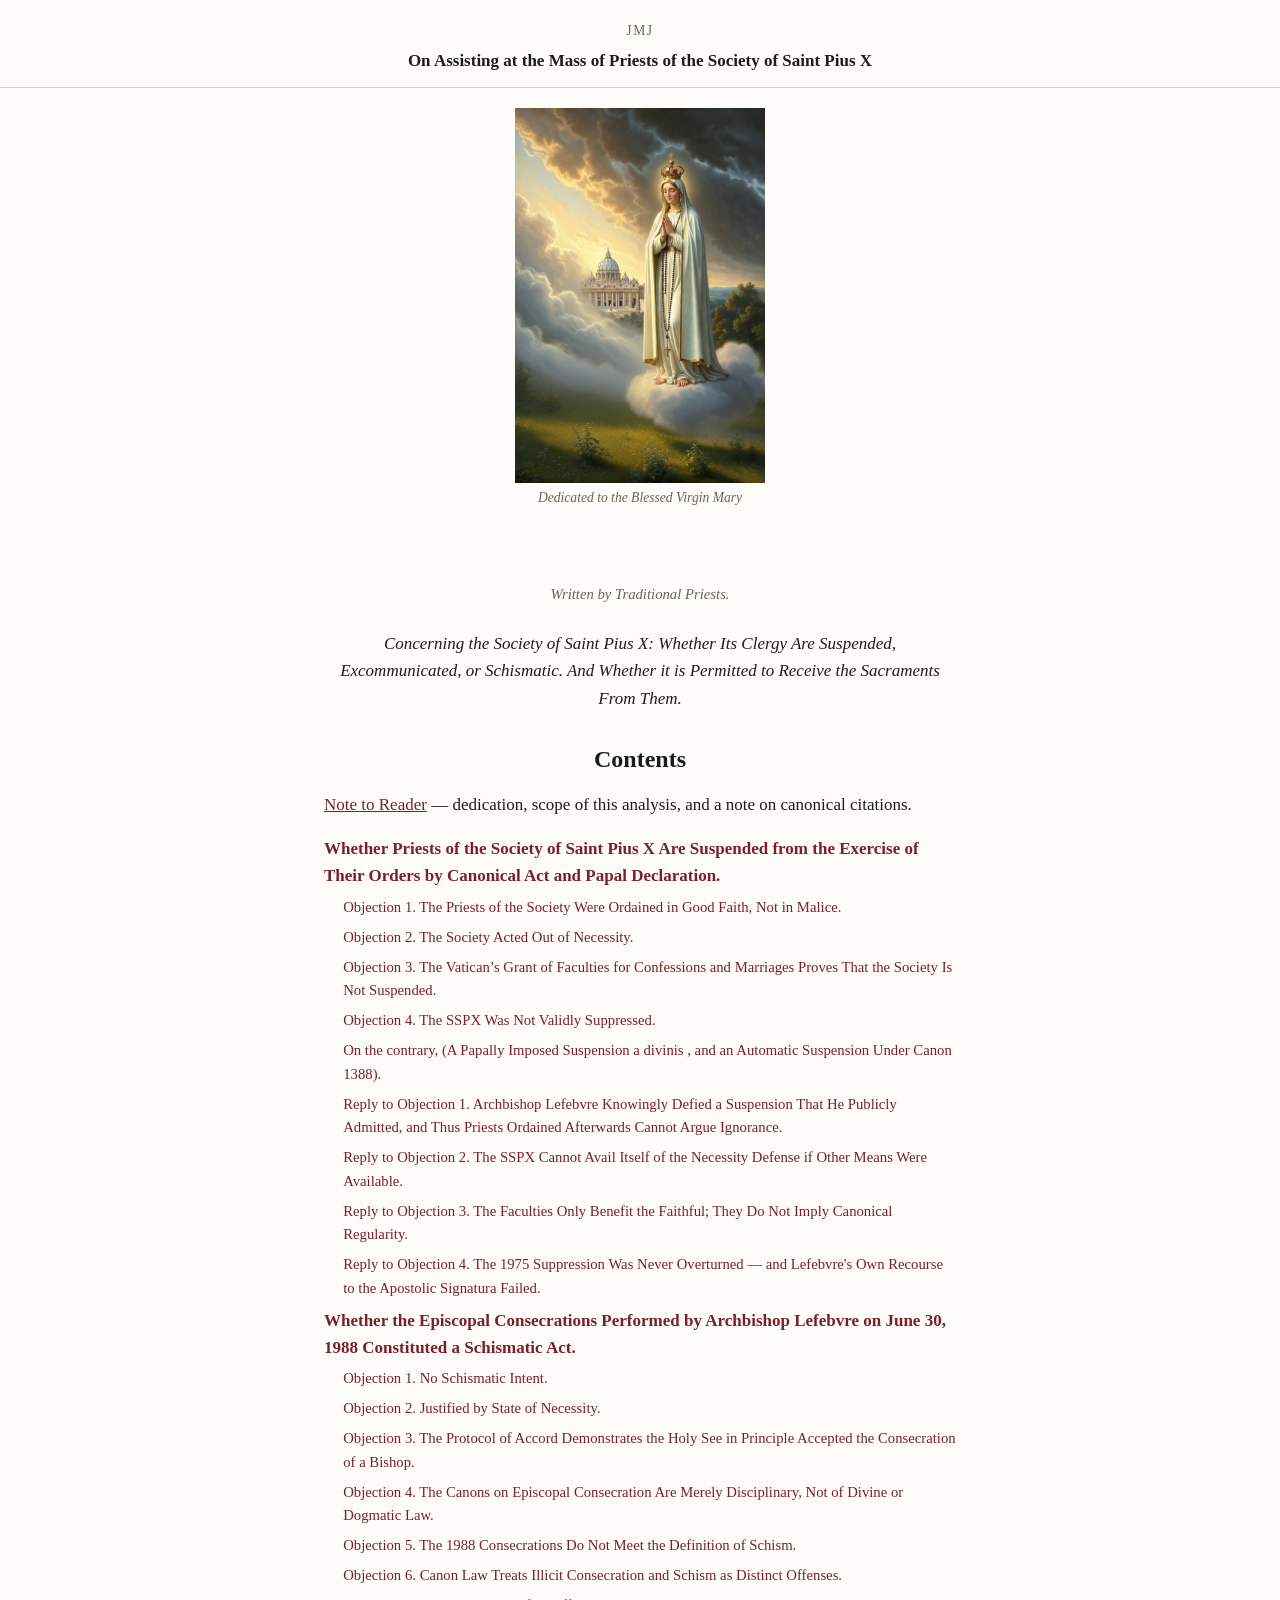
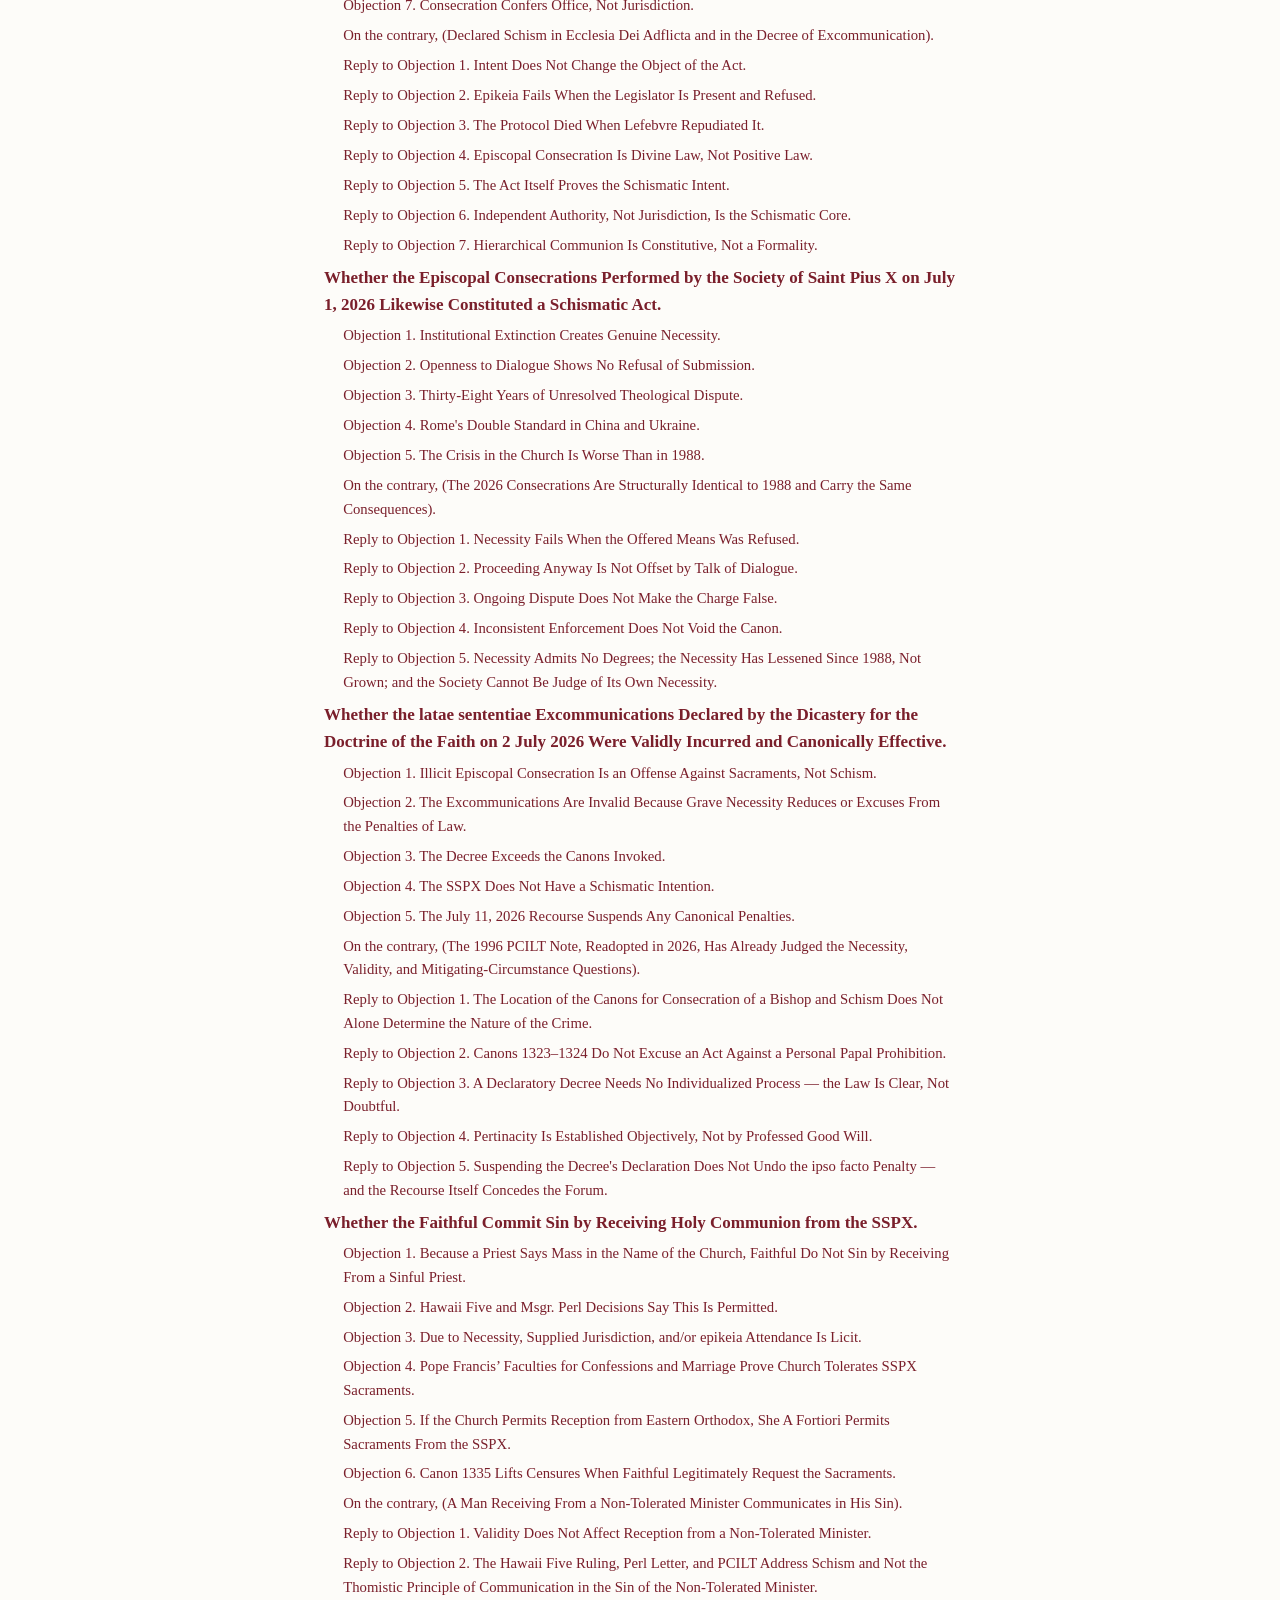
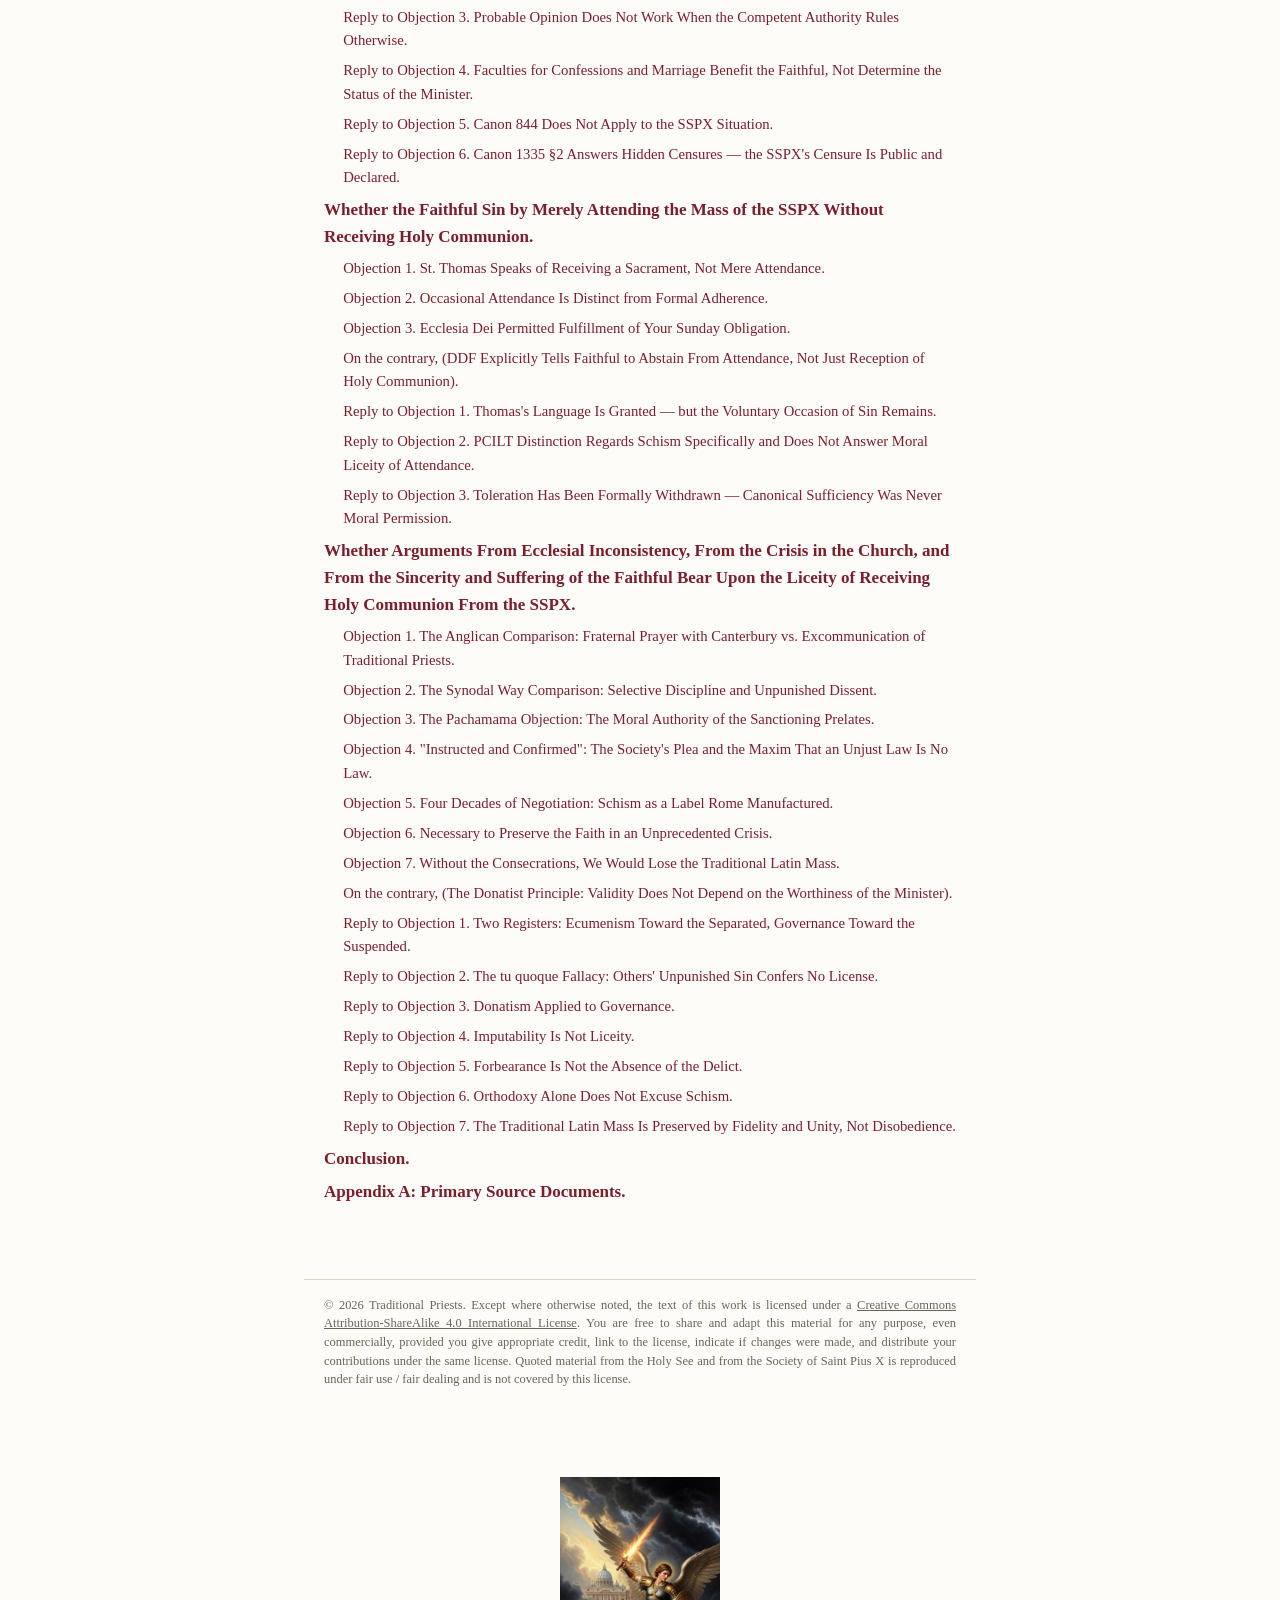
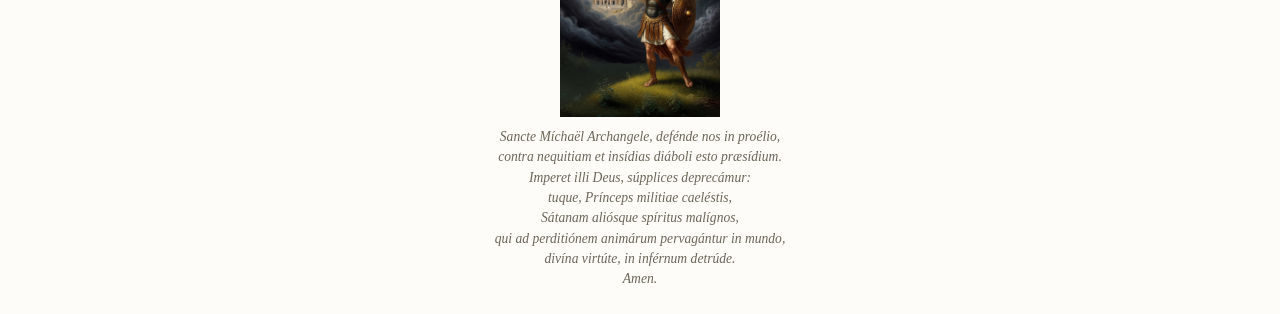
==== commit df880d7c: "Fix duplicate periods in TOC titles, rename front-matter to note-to-reader" ====
--- a/index.html
+++ b/index.html
@@ -24,9 +24,9 @@
 And Whether it is Permitted to Receive the Sacraments From Them.
 </p>
 <h1 class="page-title" style="text-align:center; border:none; margin-top:2rem;">Contents</h1>
-<p><a href="front-matter.html">Note to Reader</a> &mdash; dedication, scope of this analysis, and a note on canonical citations.</p>
+<p><a href="note-to-reader.html">Note to Reader</a> &mdash; dedication, scope of this analysis, and a note on canonical citations.</p>
 <ul class="toc-list">
-<li><a href="article-1.html"><strong>Whether Priests of the Society of Saint Pius X Are Suspended from the Exercise of Their Orders by Canonical Act and Papal Declaration.</strong>.</a></li>
+<li><a href="article-1.html"><strong>Whether Priests of the Society of Saint Pius X Are Suspended from the Exercise of Their Orders by Canonical Act and Papal Declaration.</strong></a></li>
 <ul class="toc-list">
 <li class="sub"><a href="article-1.html#objection-1.-the-priests-of-the-society-were-ordained-in-good-faith-not-in-malice.">Objection 1. The Priests of the Society Were Ordained in Good Faith, Not in Malice.</a></li>
 <li class="sub"><a href="article-1.html#objection-2.-the-society-acted-out-of-necessity.">Objection 2. The Society Acted Out of Necessity.</a></li>
@@ -38,7 +38,7 @@
 <li class="sub"><a href="article-1.html#reply-to-objection-3.-the-faculties-only-benefit-the-faithful-they-do-not-imply-canonical-regularity.">Reply to Objection 3. The Faculties Only Benefit the Faithful; They Do Not Imply Canonical Regularity.</a></li>
 <li class="sub"><a href="article-1.html#reply-to-objection-4.-the-1975-suppression-was-never-overturned-and-lefebvres-own-recourse-to-the-apostolic-signatura-failed.">Reply to Objection 4. The 1975 Suppression Was Never Overturned — and Lefebvre's Own Recourse to the Apostolic Signatura Failed.</a></li>
 </ul>
-<li><a href="article-2.html"><strong>Whether the Episcopal Consecrations Performed by Archbishop Lefebvre on June 30, 1988 Constituted a Schismatic Act.</strong>.</a></li>
+<li><a href="article-2.html"><strong>Whether the Episcopal Consecrations Performed by Archbishop Lefebvre on June 30, 1988 Constituted a Schismatic Act.</strong></a></li>
 <ul class="toc-list">
 <li class="sub"><a href="article-2.html#objection-1.-no-schismatic-intent.">Objection 1. No Schismatic Intent.</a></li>
 <li class="sub"><a href="article-2.html#objection-2.-justified-by-state-of-necessity">Objection 2. Justified by State of Necessity.</a></li>
@@ -56,7 +56,7 @@
 <li class="sub"><a href="article-2.html#reply-to-objection-6.-independent-authority-not-jurisdiction-is-the-schismatic-core">Reply to Objection 6. Independent Authority, Not Jurisdiction, Is the Schismatic Core.</a></li>
 <li class="sub"><a href="article-2.html#reply-to-objection-7.-hierarchical-communion-is-constitutive-not-a-formality">Reply to Objection 7. Hierarchical Communion Is Constitutive, Not a Formality.</a></li>
 </ul>
-<li><a href="article-3.html"><strong>Whether the Episcopal Consecrations Performed by the Society of Saint Pius X on July 1, 2026 Likewise Constituted a Schismatic Act.</strong>.</a></li>
+<li><a href="article-3.html"><strong>Whether the Episcopal Consecrations Performed by the Society of Saint Pius X on July 1, 2026 Likewise Constituted a Schismatic Act.</strong></a></li>
 <ul class="toc-list">
 <li class="sub"><a href="article-3.html#objection-1.-institutional-extinction-creates-genuine-necessity">Objection 1. Institutional Extinction Creates Genuine Necessity.</a></li>
 <li class="sub"><a href="article-3.html#objection-2.-openness-to-dialogue-shows-no-refusal-of-submission">Objection 2. Openness to Dialogue Shows No Refusal of Submission.</a></li>
@@ -70,7 +70,7 @@
 <li class="sub"><a href="article-3.html#reply-to-objection-4.-inconsistent-enforcement-does-not-void-the-canon">Reply to Objection 4. Inconsistent Enforcement Does Not Void the Canon.</a></li>
 <li class="sub"><a href="article-3.html#reply-to-objection-5.-necessity-admits-no-degrees-the-necessity-has-lessened-since-1988-not-grown-and-the-society-cannot-be-judge-of-its-own-necessity">Reply to Objection 5. Necessity Admits No Degrees; the Necessity Has Lessened Since 1988, Not Grown; and the Society Cannot Be Judge of Its Own Necessity.</a></li>
 </ul>
-<li><a href="article-4.html"><strong>Whether the latae sententiae Excommunications Declared by the Dicastery for the Doctrine of the Faith on 2 July 2026 Were Validly Incurred and Canonically Effective.</strong>.</a></li>
+<li><a href="article-4.html"><strong>Whether the latae sententiae Excommunications Declared by the Dicastery for the Doctrine of the Faith on 2 July 2026 Were Validly Incurred and Canonically Effective.</strong></a></li>
 <ul class="toc-list">
 <li class="sub"><a href="article-4.html#objection-1.-illicit-episcopal-consecration-is-an-offense-against-sacraments-not-schism">Objection 1. Illicit Episcopal Consecration Is an Offense Against Sacraments, Not Schism.</a></li>
 <li class="sub"><a href="article-4.html#objection-2.-the-excommunications-are-invalid-because-grave-necessity-reduces-or-excuses-from-the-penalties-of-law">Objection 2. The Excommunications Are Invalid Because Grave Necessity Reduces or Excuses From the Penalties of Law.</a></li>
@@ -84,7 +84,7 @@
 <li class="sub"><a href="article-4.html#reply-to-objection-4.-pertinacity-is-established-objectively-not-by-professed-good-will">Reply to Objection 4. Pertinacity Is Established Objectively, Not by Professed Good Will.</a></li>
 <li class="sub"><a href="article-4.html#reply-to-objection-5.-suspending-the-decrees-declaration-does-not-undo-the-ipso-facto-penalty-and-the-recourse-itself-concedes-the-forum">Reply to Objection 5. Suspending the Decree's Declaration Does Not Undo the ipso facto Penalty — and the Recourse Itself Concedes the Forum.</a></li>
 </ul>
-<li><a href="article-5.html"><strong>Whether the Faithful Commit Sin by Receiving Holy Communion from the SSPX.</strong>.</a></li>
+<li><a href="article-5.html"><strong>Whether the Faithful Commit Sin by Receiving Holy Communion from the SSPX.</strong></a></li>
 <ul class="toc-list">
 <li class="sub"><a href="article-5.html#objection-1.-because-a-priest-says-mass-in-the-name-of-the-church-faithful-do-not-sin-by-receiving-from-a-sinful-priest.">Objection 1. Because a Priest Says Mass in the Name of the Church, Faithful Do Not Sin by Receiving From a Sinful Priest.</a></li>
 <li class="sub"><a href="article-5.html#objection-2.-hawaii-five-and-msgr.-perl-decisions-say-this-is-permitted">Objection 2. Hawaii Five and Msgr. Perl Decisions Say This Is Permitted.</a></li>
@@ -100,7 +100,7 @@
 <li class="sub"><a href="article-5.html#reply-to-objection-5.-canon-844-does-not-apply-to-the-sspx-situation">Reply to Objection 5. Canon 844 Does Not Apply to the SSPX Situation.</a></li>
 <li class="sub"><a href="article-5.html#reply-to-objection-6.-canon-1335-2-answers-hidden-censures-the-sspxs-censure-is-public-and-declared">Reply to Objection 6. Canon 1335 §2 Answers Hidden Censures — the SSPX's Censure Is Public and Declared.</a></li>
 </ul>
-<li><a href="article-6.html"><strong>Whether the Faithful Sin by Merely Attending the Mass of the SSPX Without Receiving Holy Communion.</strong>.</a></li>
+<li><a href="article-6.html"><strong>Whether the Faithful Sin by Merely Attending the Mass of the SSPX Without Receiving Holy Communion.</strong></a></li>
 <ul class="toc-list">
 <li class="sub"><a href="article-6.html#objection-1.-st.-thomas-speaks-of-receiving-a-sacrament-not-mere-attendance">Objection 1. St. Thomas Speaks of Receiving a Sacrament, Not Mere Attendance.</a></li>
 <li class="sub"><a href="article-6.html#objection-2.-occasional-attendance-is-distinct-from-formal-adherence">Objection 2. Occasional Attendance Is Distinct from Formal Adherence.</a></li>
@@ -110,7 +110,7 @@
 <li class="sub"><a href="article-6.html#reply-to-objection-2.-pcilt-distinction-regards-schism-specifically-and-does-not-answer-moral-liceity-of-attendance">Reply to Objection 2. PCILT Distinction Regards Schism Specifically and Does Not Answer Moral Liceity of Attendance.</a></li>
 <li class="sub"><a href="article-6.html#reply-to-objection-3.-toleration-has-been-formally-withdrawn-canonical-sufficiency-was-never-moral-permission">Reply to Objection 3. Toleration Has Been Formally Withdrawn — Canonical Sufficiency Was Never Moral Permission.</a></li>
 </ul>
-<li><a href="article-7.html"><strong>Whether Arguments From Ecclesial Inconsistency, From the Crisis in the Church, and From the Sincerity and Suffering of the Faithful Bear Upon the Liceity of Receiving Holy Communion From the SSPX.</strong>.</a></li>
+<li><a href="article-7.html"><strong>Whether Arguments From Ecclesial Inconsistency, From the Crisis in the Church, and From the Sincerity and Suffering of the Faithful Bear Upon the Liceity of Receiving Holy Communion From the SSPX.</strong></a></li>
 <ul class="toc-list">
 <li class="sub"><a href="article-7.html#objection-1.-the-anglican-comparison-fraternal-prayer-with-canterbury-vs.-excommunication-of-traditional-priests">Objection 1. The Anglican Comparison: Fraternal Prayer with Canterbury vs. Excommunication of Traditional Priests.</a></li>
 <li class="sub"><a href="article-7.html#objection-2.-the-synodal-way-comparison-selective-discipline-and-unpunished-dissent">Objection 2. The Synodal Way Comparison: Selective Discipline and Unpunished Dissent.</a></li>
--- a/style.css
+++ b/style.css
@@ -139,7 +139,7 @@
 
 p { margin: 0 0 1rem; text-align: justify; hyphens: auto; }
 
-body.appendix p { text-align: left; hyphens: none; }
+body.appendix p:not(.st-michael-prayer) { text-align: left; hyphens: none; }
 
 em { font-style: italic; }
 strong { font-weight: 700; }
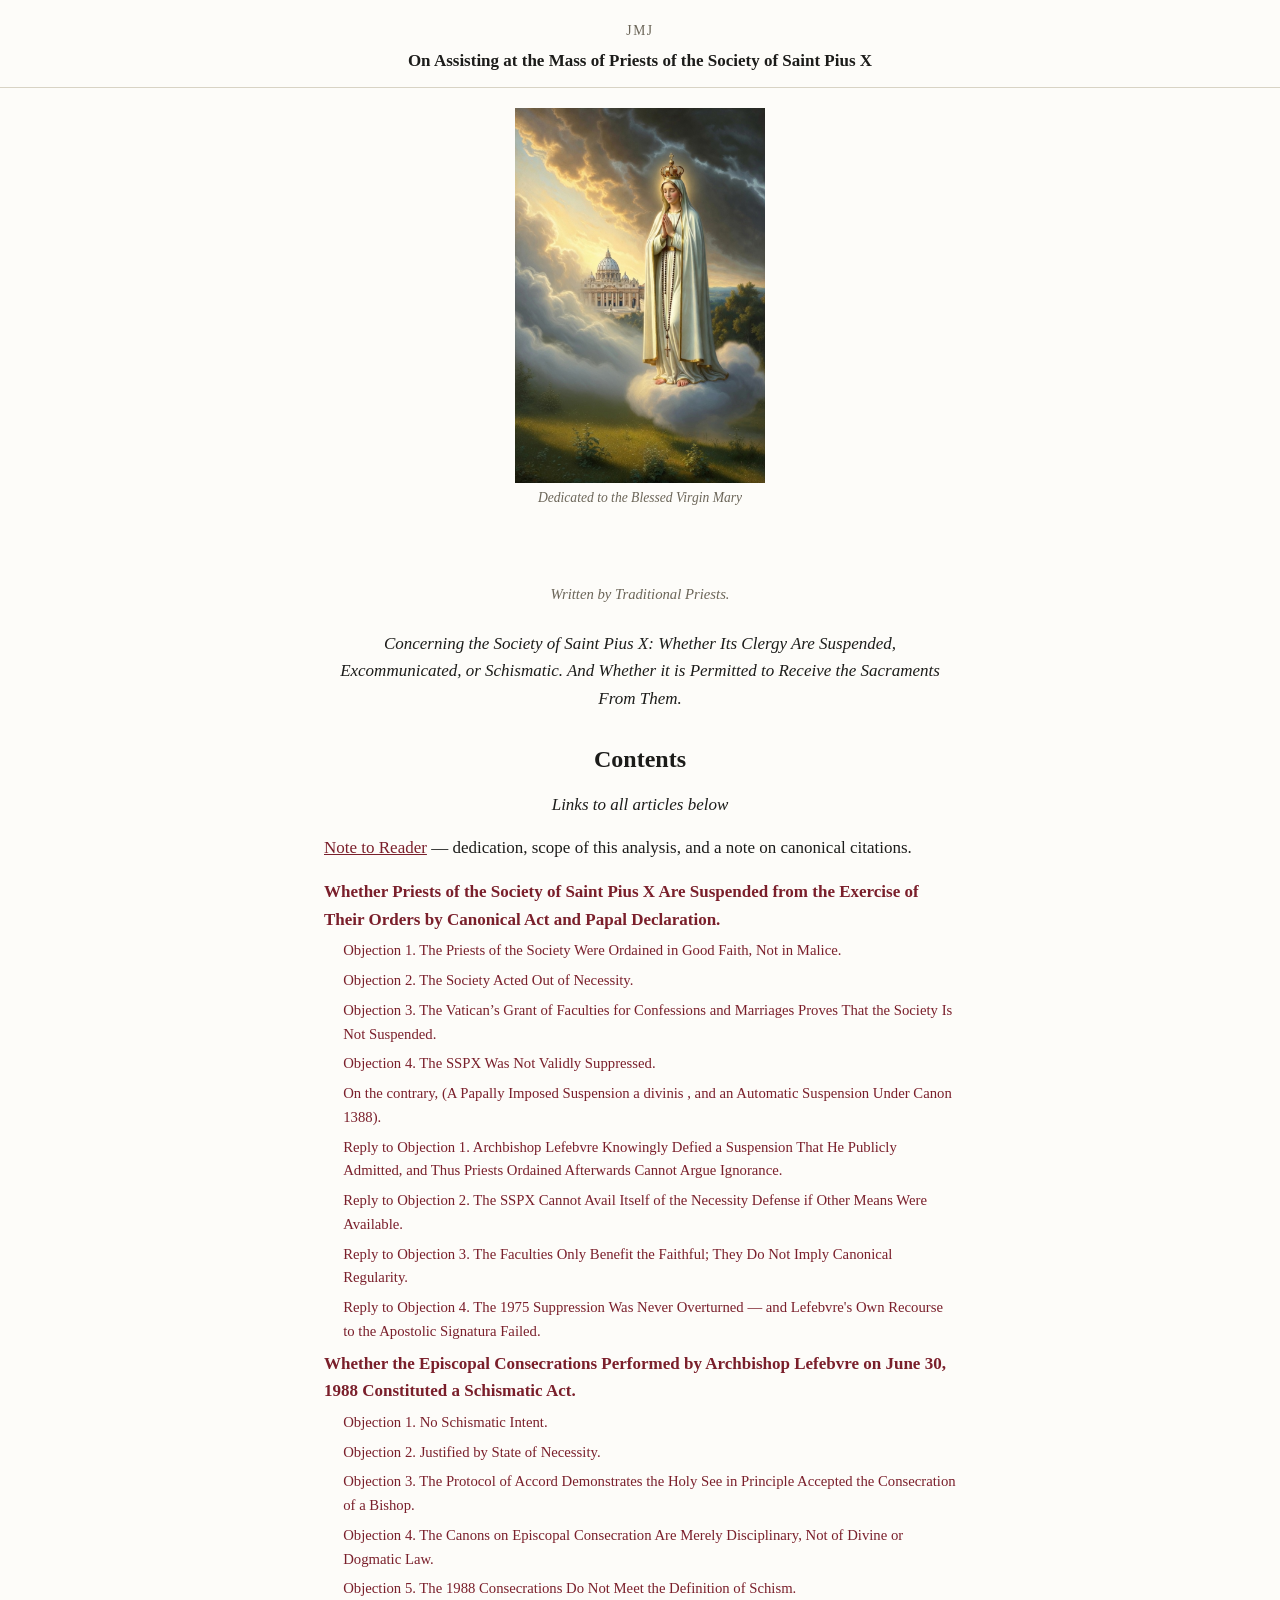
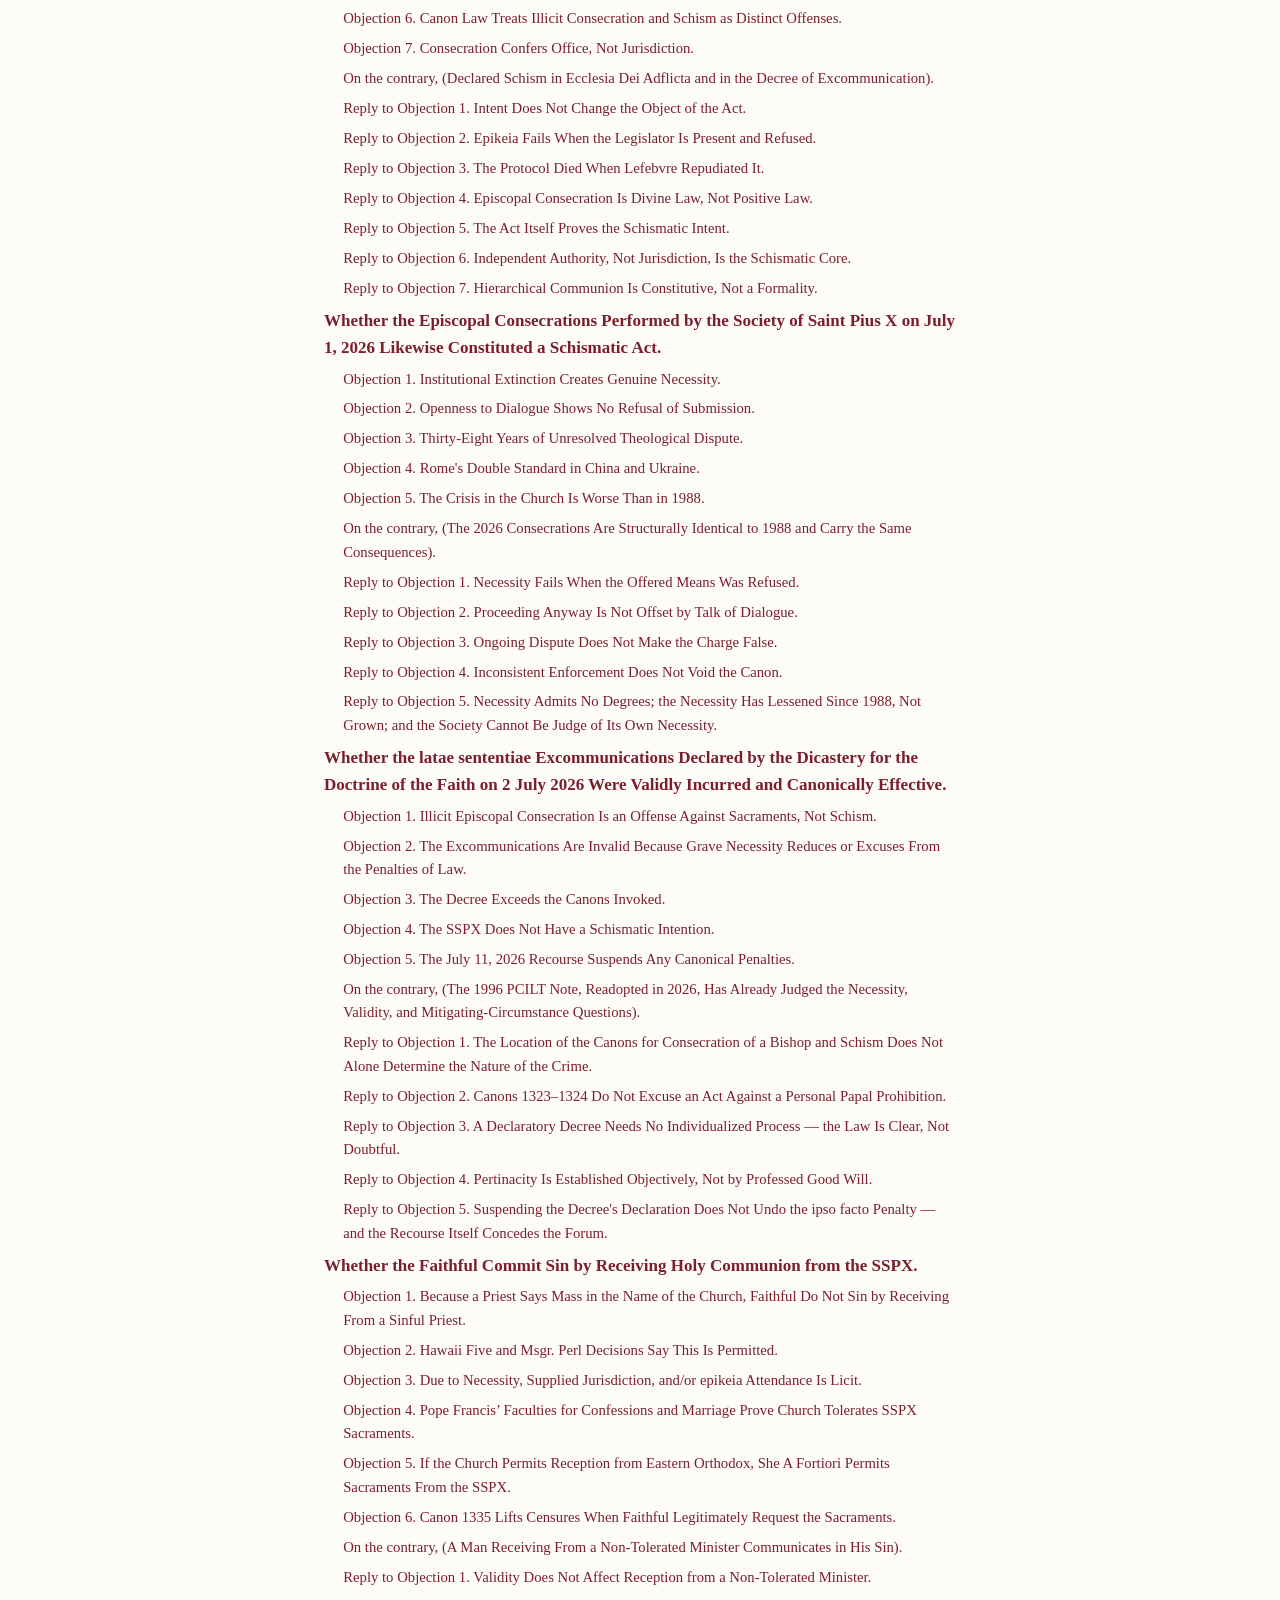
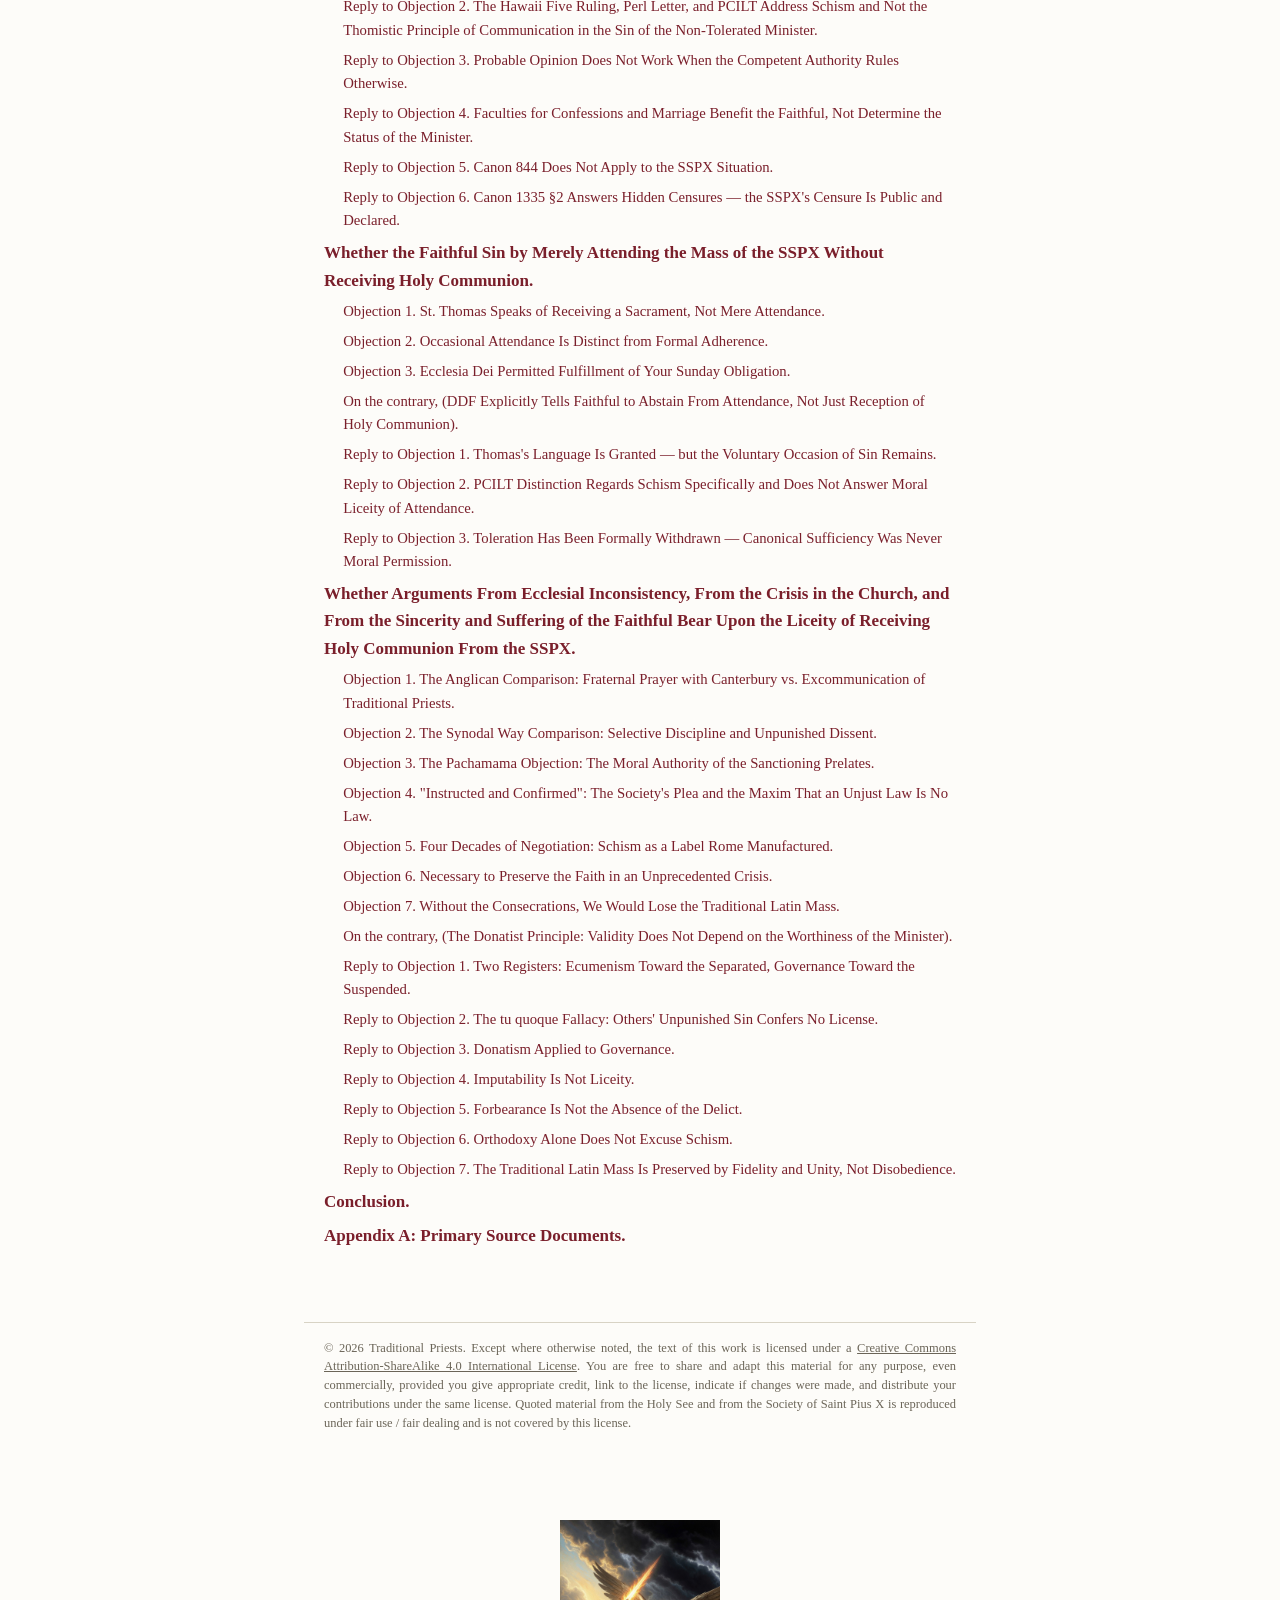
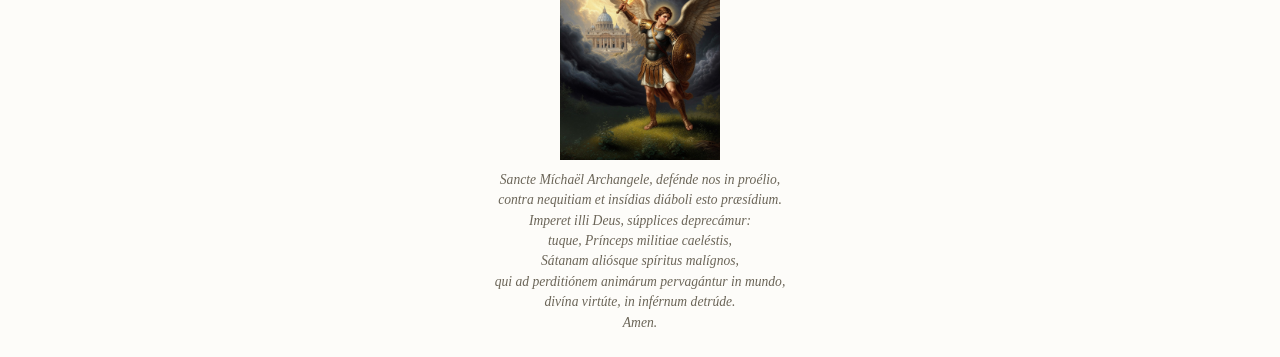
==== commit 28426429: "Add 'Links to all articles below' caption under Contents heading" ====
--- a/index.html
+++ b/index.html
@@ -5,6 +5,22 @@
 <meta name="viewport" content="width=device-width, initial-scale=1">
 <title>On Assisting at the Mass of Priests of the Society of Saint Pius X</title>
 <link rel="stylesheet" href="style.css">
+<link rel="icon" href="favicon.ico" sizes="any">
+<link rel="icon" type="image/png" sizes="32x32" href="favicon-32.png">
+<link rel="icon" type="image/png" sizes="16x16" href="favicon-16.png">
+<link rel="apple-touch-icon" href="apple-touch-icon.png">
+<meta property="og:type" content="website">
+<meta property="og:site_name" content="On Assisting at the Mass of Priests of the Society of Saint Pius X">
+<meta property="og:title" content="On Assisting at the Mass of Priests of the Society of Saint Pius X">
+<meta property="og:description" content="A canonical and theological quaestio disputata examining whether the faithful may licitly assist at Masses offered by priests of the Society of Saint Pius X.">
+<meta property="og:url" content="https://caniattendsspx.com/">
+<meta property="og:image" content="https://caniattendsspx.com/Images/og-image.png">
+<meta property="og:image:width" content="1200">
+<meta property="og:image:height" content="630">
+<meta name="twitter:card" content="summary_large_image">
+<meta name="twitter:title" content="On Assisting at the Mass of Priests of the Society of Saint Pius X">
+<meta name="twitter:description" content="A canonical and theological quaestio disputata examining whether the faithful may licitly assist at Masses offered by priests of the Society of Saint Pius X.">
+<meta name="twitter:image" content="https://caniattendsspx.com/Images/og-image.png">
 </head>
 <body>
 <header class="site-header">
@@ -24,6 +40,7 @@
 And Whether it is Permitted to Receive the Sacraments From Them.
 </p>
 <h1 class="page-title" style="text-align:center; border:none; margin-top:2rem;">Contents</h1>
+<p style="text-align:center; font-style:italic;">Links to all articles below</p>
 <p><a href="note-to-reader.html">Note to Reader</a> &mdash; dedication, scope of this analysis, and a note on canonical citations.</p>
 <ul class="toc-list">
 <li><a href="article-1.html"><strong>Whether Priests of the Society of Saint Pius X Are Suspended from the Exercise of Their Orders by Canonical Act and Papal Declaration.</strong></a></li>
--- a/style.css
+++ b/style.css
@@ -169,13 +169,31 @@
 .footnote-back { margin-left: 0.35rem; }
 
 .return-top {
-  text-align: right;
+  display: flex;
+  justify-content: flex-end;
+  gap: 0.9rem;
   font-size: 0.8rem;
   font-style: italic;
   margin: -0.4rem 0 1.4rem;
 }
 
+.return-top.split { justify-content: space-between; }
+
 .return-top a { color: var(--muted); }
+.return-top a.jump-link { color: var(--accent); font-size: 0.82rem; }
+
+.xref {
+  margin: -0.4rem 0 1rem;
+}
+
+.jump-link {
+  font-size: 0.82rem;
+  font-style: normal;
+  color: var(--accent);
+  text-decoration: none;
+}
+
+.jump-link:hover { text-decoration: underline; }
 
 footer.site-footer {
   max-width: var(--max-w);
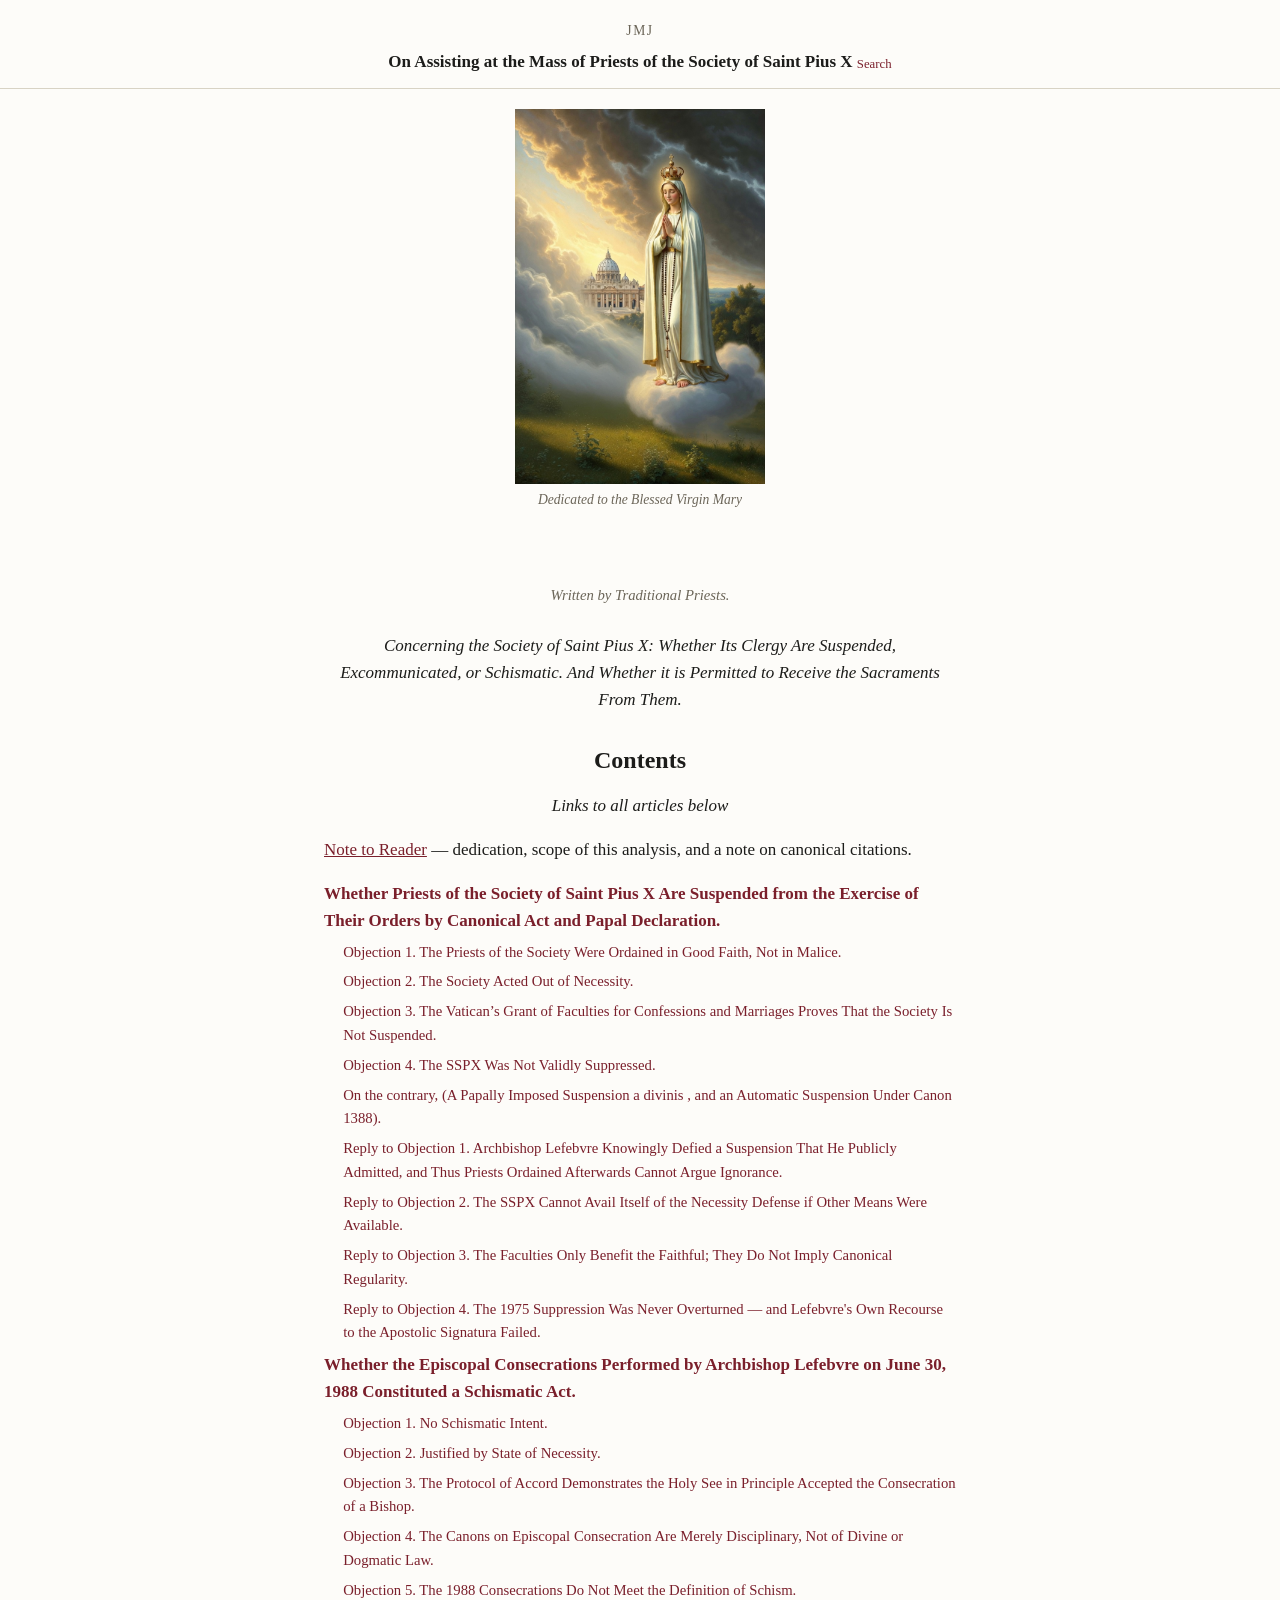
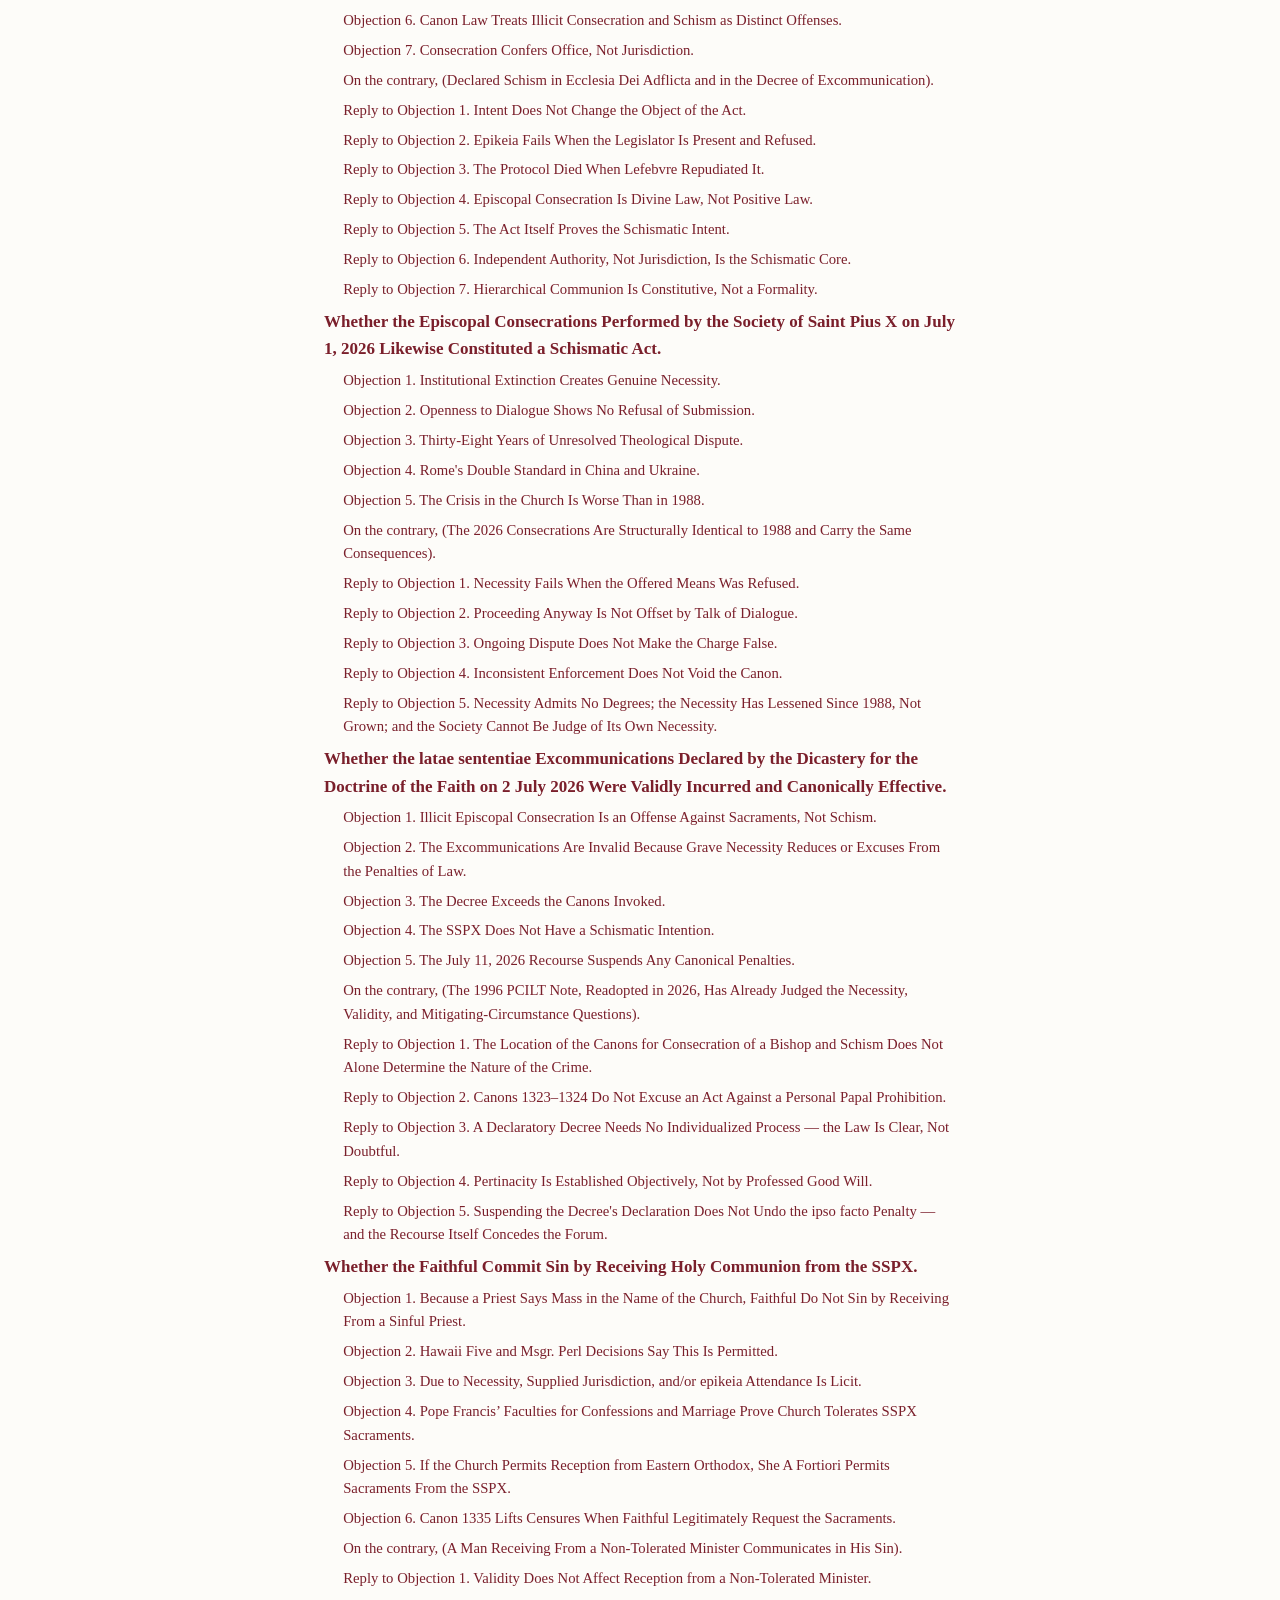
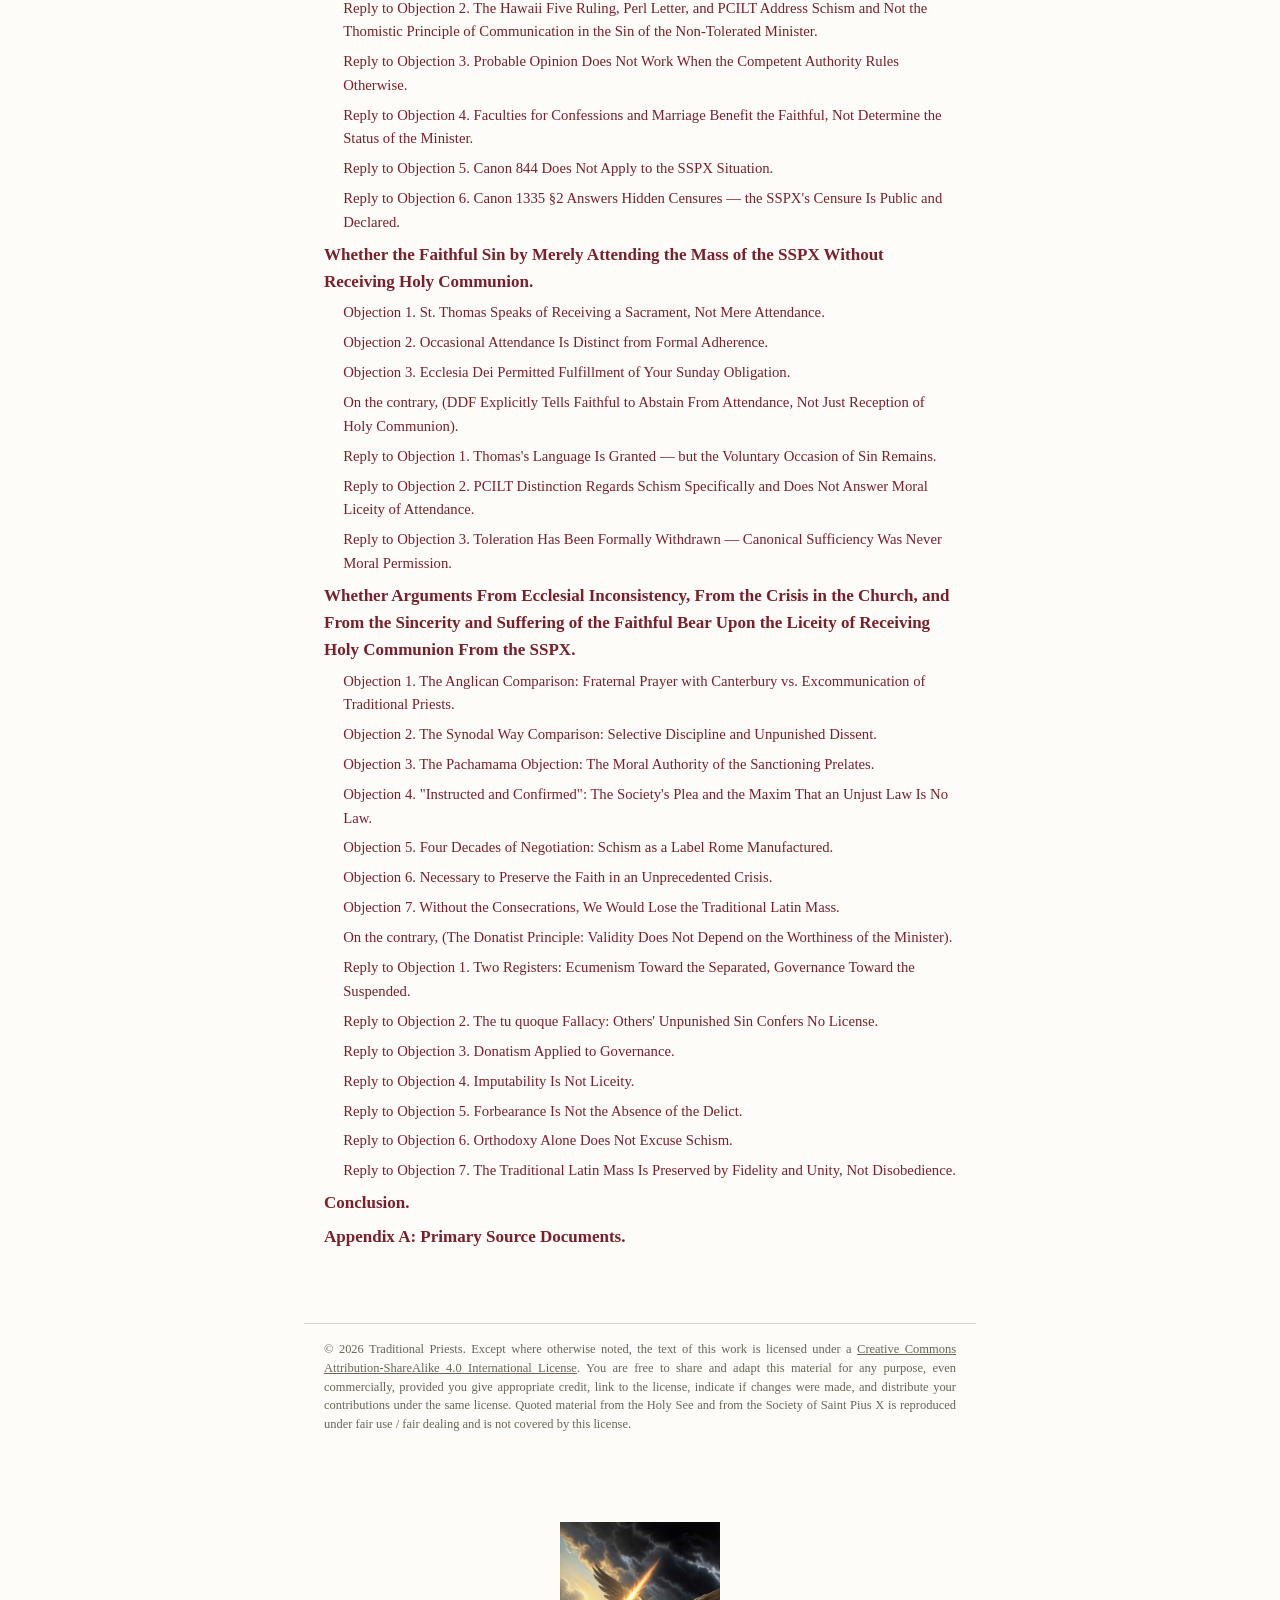
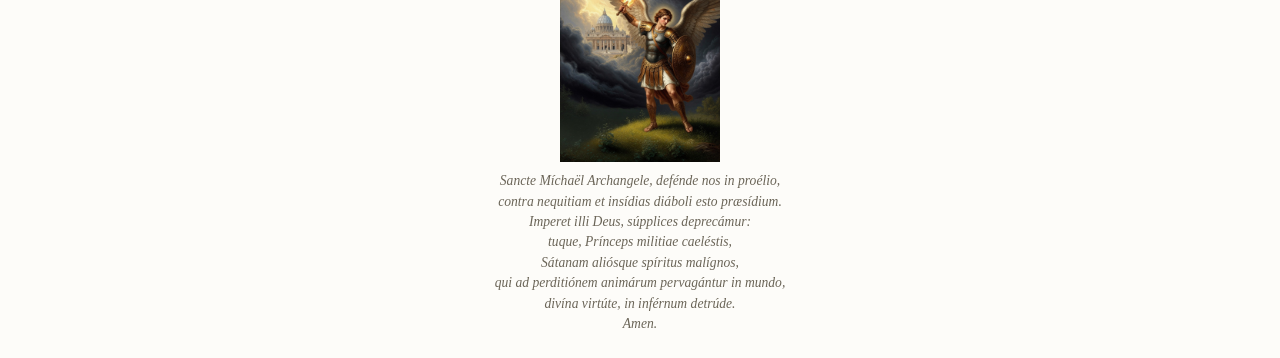
==== commit 24e6c3bd: "Add client-side search across the site Self-hosted, no external services: build-search-index.py gene" ====
--- a/index.html
+++ b/index.html
@@ -26,6 +26,7 @@
 <header class="site-header">
 <p class="jmj">JMJ</p>
 <a class="home-link" href="index.html">On Assisting at the Mass of Priests of the Society of Saint Pius X</a>
+<a class="search-link" href="search.html">Search</a>
 </header>
 <div class="dedication-wrap">
 <figure class="dedication-figure centered">
--- a/style.css
+++ b/style.css
@@ -217,3 +217,90 @@
   body { font-size: 1rem; }
   p { text-align: left; hyphens: none; }
 }
+
+.sr-only {
+  position: absolute;
+  width: 1px;
+  height: 1px;
+  padding: 0;
+  margin: -1px;
+  overflow: hidden;
+  clip: rect(0, 0, 0, 0);
+  white-space: nowrap;
+  border: 0;
+}
+
+header.site-header a.search-link {
+  display: inline-block;
+  margin-top: 0.4rem;
+  font-size: 0.8rem;
+  color: var(--accent);
+  text-decoration: none;
+}
+
+header.site-header a.search-link:hover { text-decoration: underline; }
+
+#search-form { margin: 0 0 1.25rem; }
+
+#search-input {
+  width: 100%;
+  padding: 0.6rem 0.75rem;
+  font-size: 1rem;
+  font-family: inherit;
+  color: var(--ink);
+  background: var(--paper);
+  border: 1px solid var(--rule);
+  border-radius: 4px;
+}
+
+#search-input:focus {
+  outline: 2px solid var(--accent);
+  outline-offset: 1px;
+}
+
+.search-status {
+  font-size: 0.85rem;
+  color: var(--muted);
+  font-style: italic;
+  text-align: left;
+}
+
+.search-results {
+  list-style: none;
+  padding-left: 0;
+  margin: 1.5rem 0 0;
+}
+
+.search-result {
+  padding: 0.9rem 0;
+  border-bottom: 1px dotted var(--rule);
+}
+
+.search-result-context {
+  margin: 0 0 0.15rem;
+  font-size: 0.78rem;
+  color: var(--muted);
+  text-align: left;
+}
+
+.search-result-title {
+  margin: 0 0 0.3rem;
+  font-weight: 600;
+  text-align: left;
+}
+
+.search-result-title a { text-decoration: none; }
+.search-result-title a:hover { text-decoration: underline; }
+
+.search-result-snippet {
+  margin: 0;
+  font-size: 0.92rem;
+  color: var(--ink);
+  text-align: left;
+}
+
+.search-result-snippet mark {
+  background: none;
+  color: var(--accent);
+  font-weight: 600;
+}
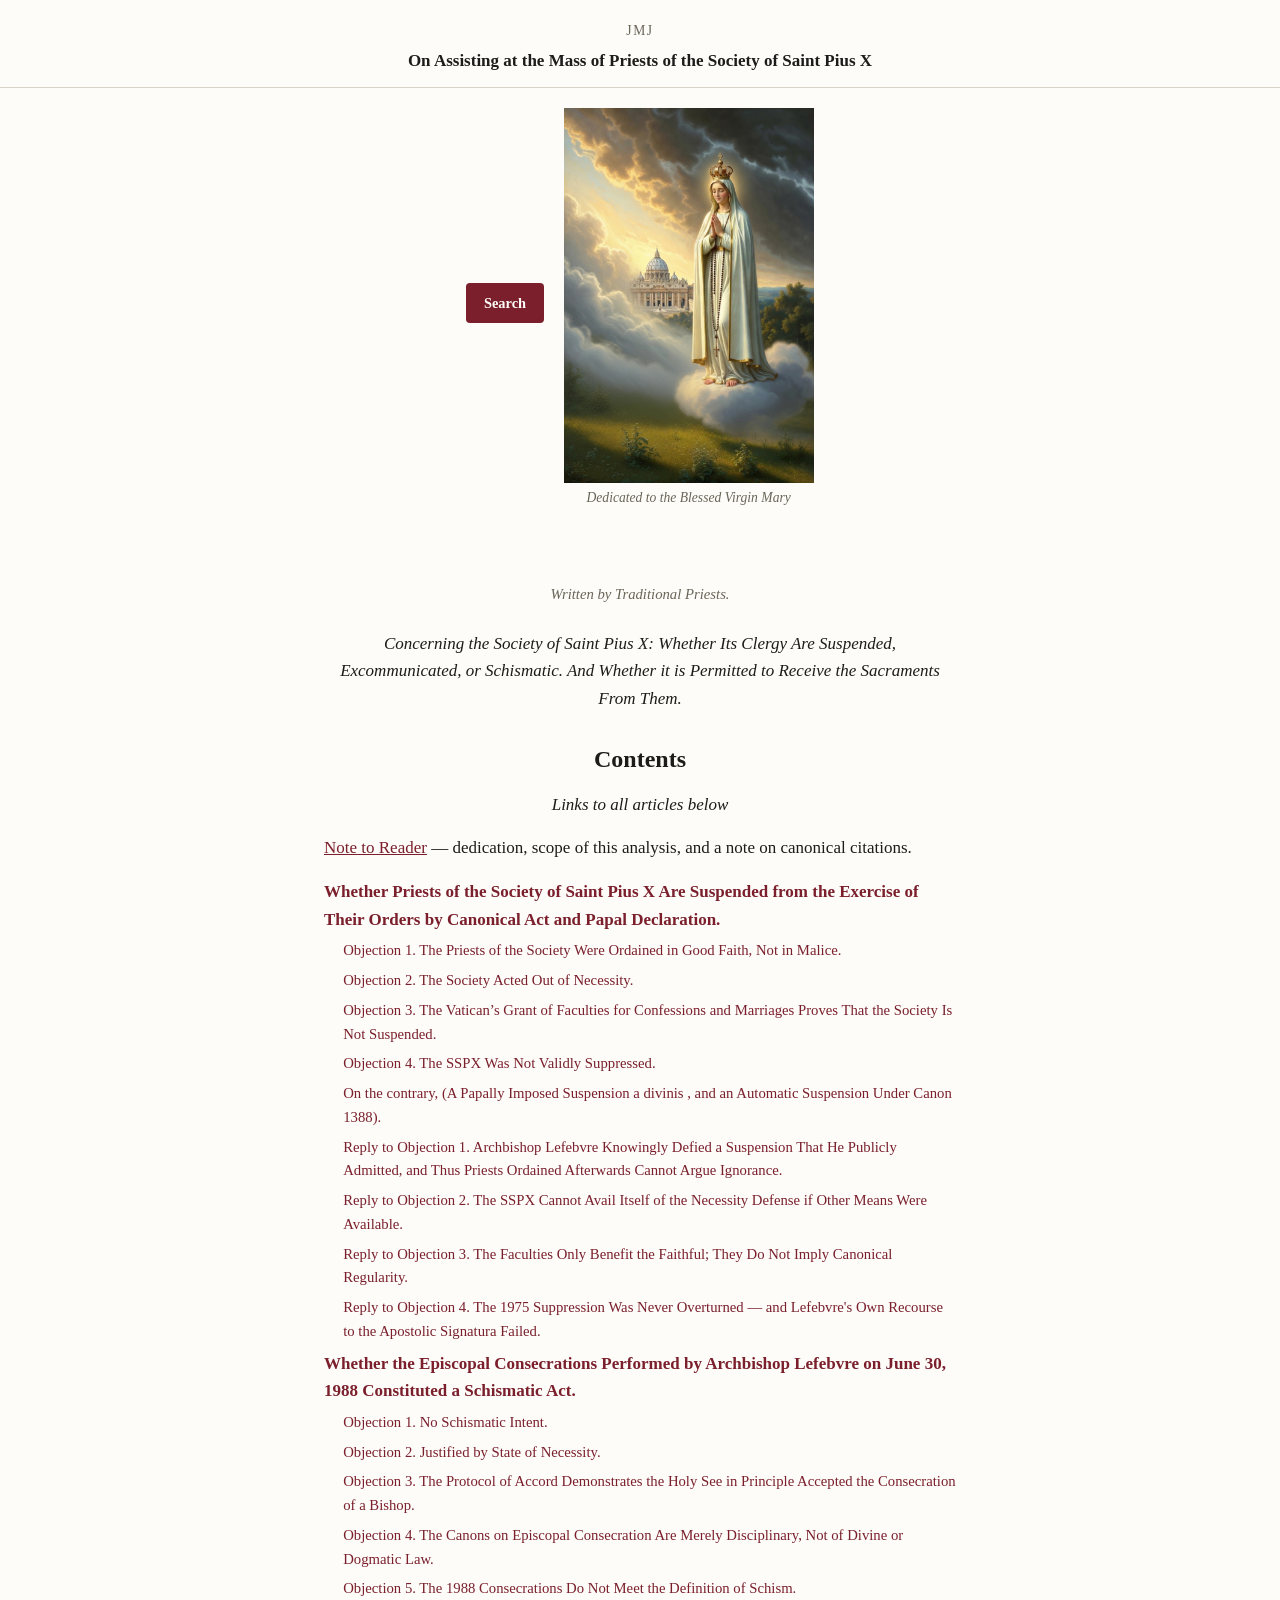
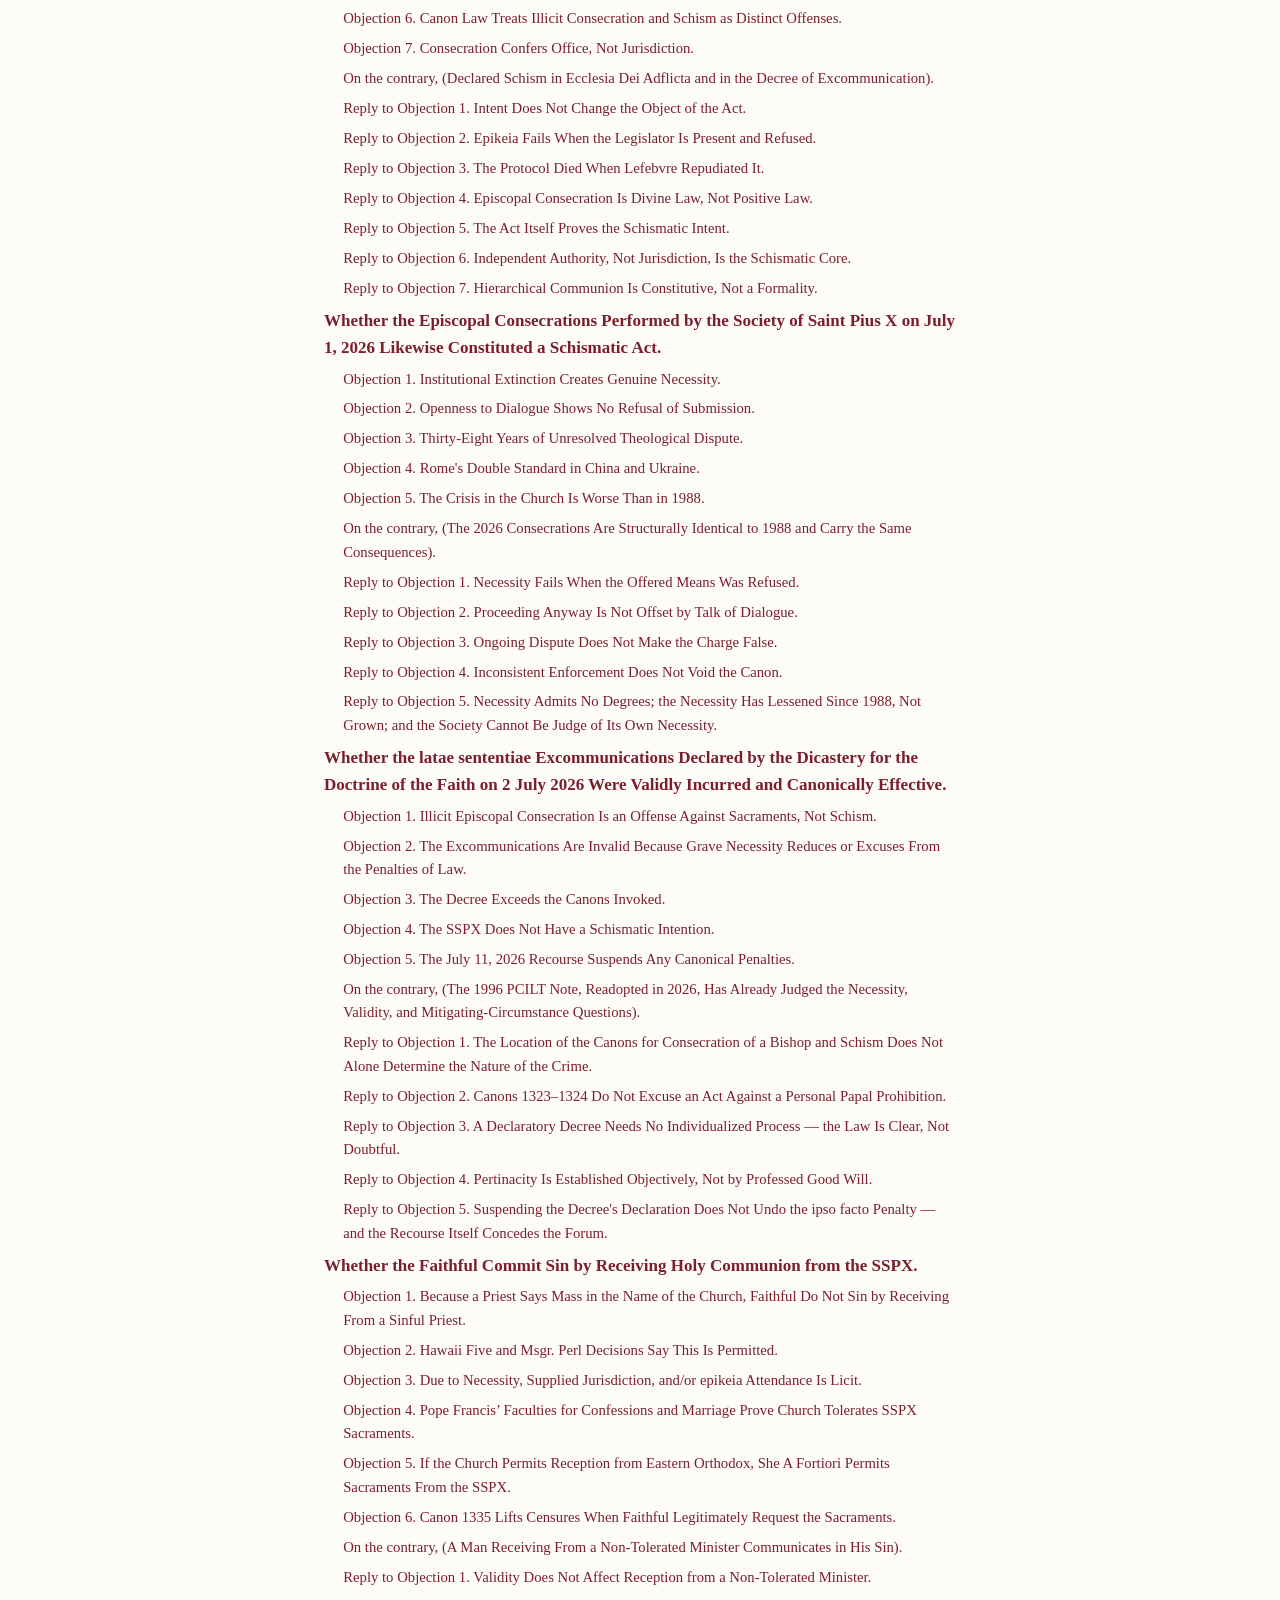
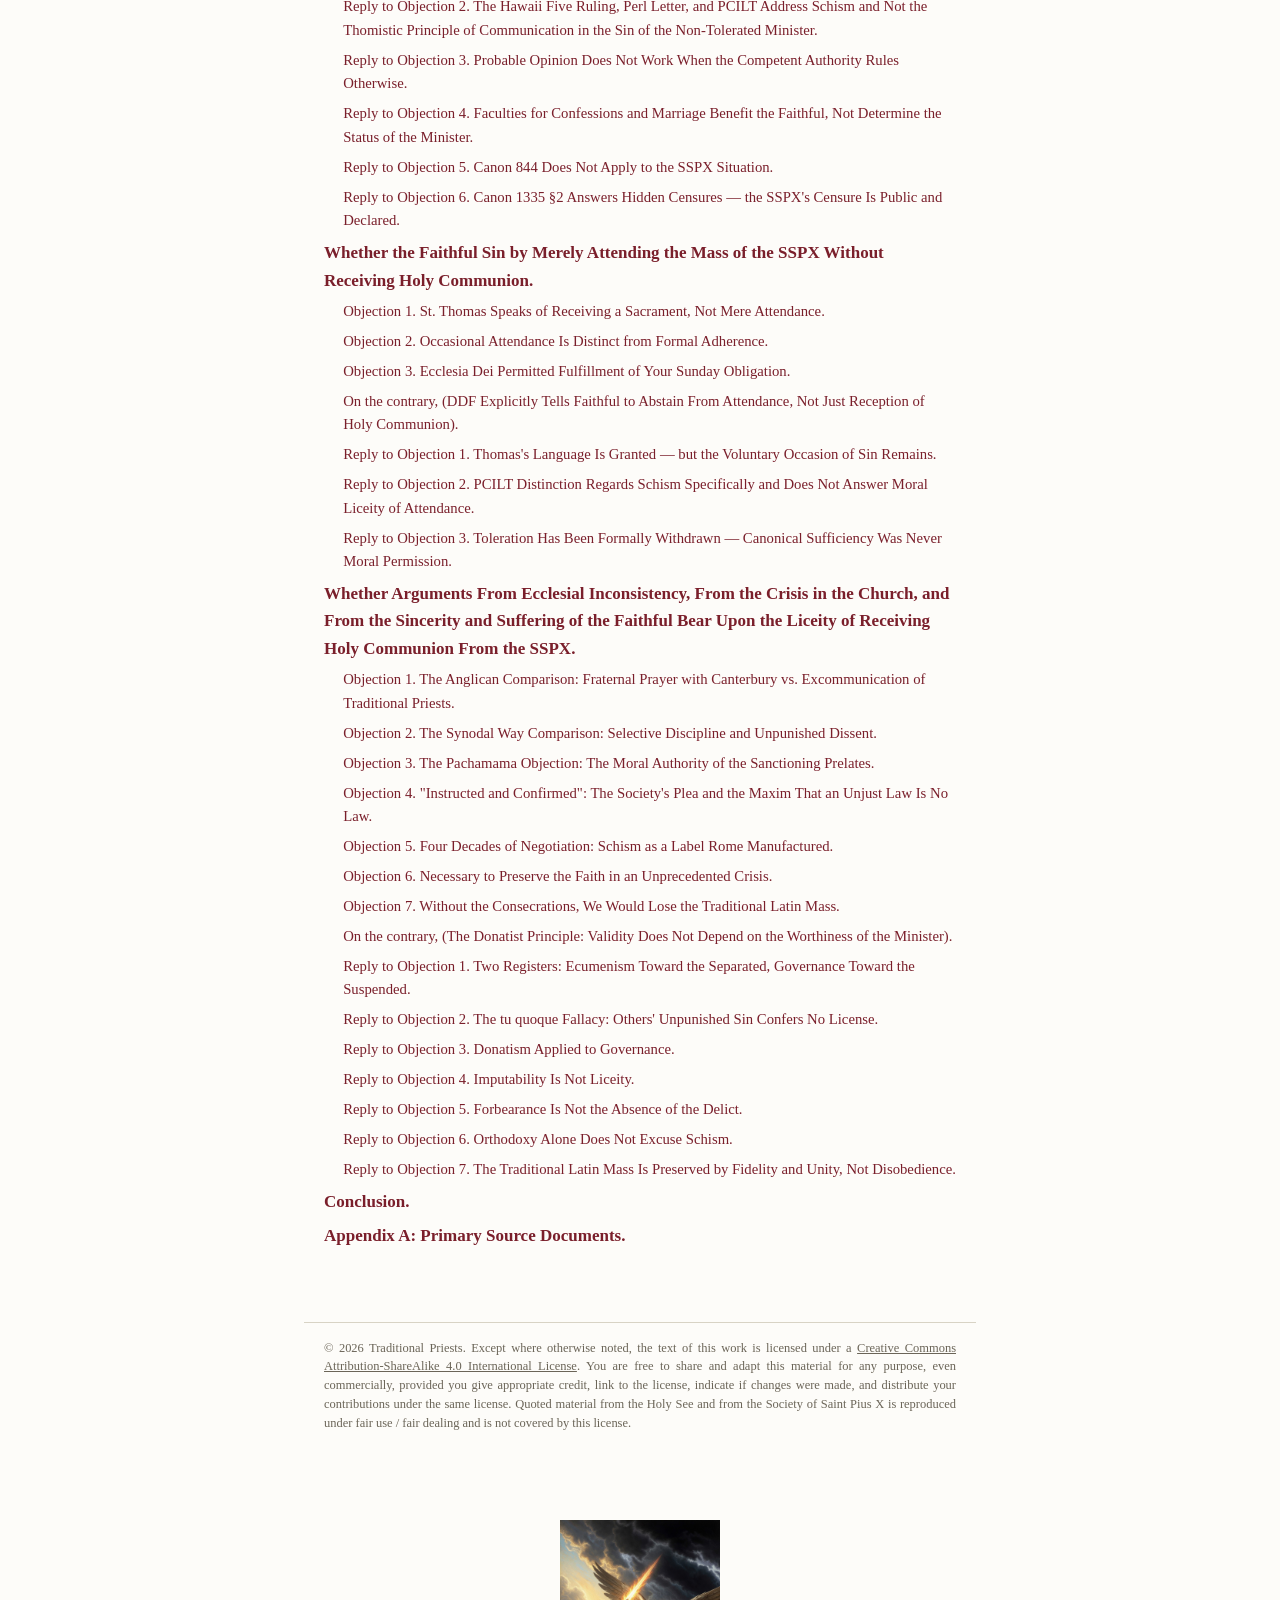
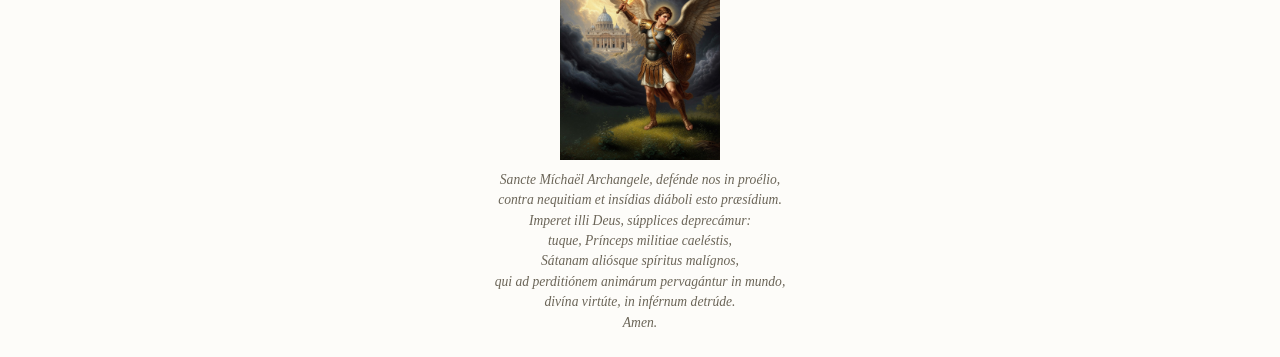
==== commit e6328310: "Relocate search: button beside BVM image on index, inline in top nav elsewhere On the index page, se" ====
--- a/index.html
+++ b/index.html
@@ -26,9 +26,9 @@
 <header class="site-header">
 <p class="jmj">JMJ</p>
 <a class="home-link" href="index.html">On Assisting at the Mass of Priests of the Society of Saint Pius X</a>
-<a class="search-link" href="search.html">Search</a>
 </header>
-<div class="dedication-wrap">
+<div class="dedication-wrap index-hero">
+<a class="search-button" href="search.html">Search</a>
 <figure class="dedication-figure centered">
 <img class="page-top-image" src="Images/Top%20of%20Page-BVM.jpg" alt="Image of the Blessed Virgin Mary">
 <figcaption>Dedicated to the Blessed Virgin Mary</figcaption>
--- a/style.css
+++ b/style.css
@@ -65,6 +65,10 @@
     float: none;
     width: 60%;
     margin: 1.25rem auto 0.6rem;
+  }
+
+  .index-hero {
+    flex-direction: column;
   }
 }
 
@@ -230,15 +234,40 @@
   border: 0;
 }
 
-header.site-header a.search-link {
+.index-hero {
+  display: flex;
+  align-items: center;
+  justify-content: center;
+  gap: 1.25rem;
+  flex-wrap: wrap;
+}
+
+.index-hero .dedication-figure.centered {
+  width: auto;
+  margin: 1.25rem 0 0.6rem;
+}
+
+.search-button {
   display: inline-block;
-  margin-top: 0.4rem;
-  font-size: 0.8rem;
-  color: var(--accent);
+  padding: 0.55rem 1.1rem;
+  background: var(--accent);
+  color: var(--paper);
+  border-radius: 4px;
   text-decoration: none;
-}
-
-header.site-header a.search-link:hover { text-decoration: underline; }
+  font-size: 0.9rem;
+  font-weight: 600;
+  white-space: nowrap;
+}
+
+.search-button:hover { opacity: 0.88; }
+
+.crumbs-center {
+  display: inline-flex;
+  align-items: baseline;
+  gap: 0.4rem;
+}
+
+.crumbs-sep { color: var(--muted); }
 
 #search-form { margin: 0 0 1.25rem; }
 
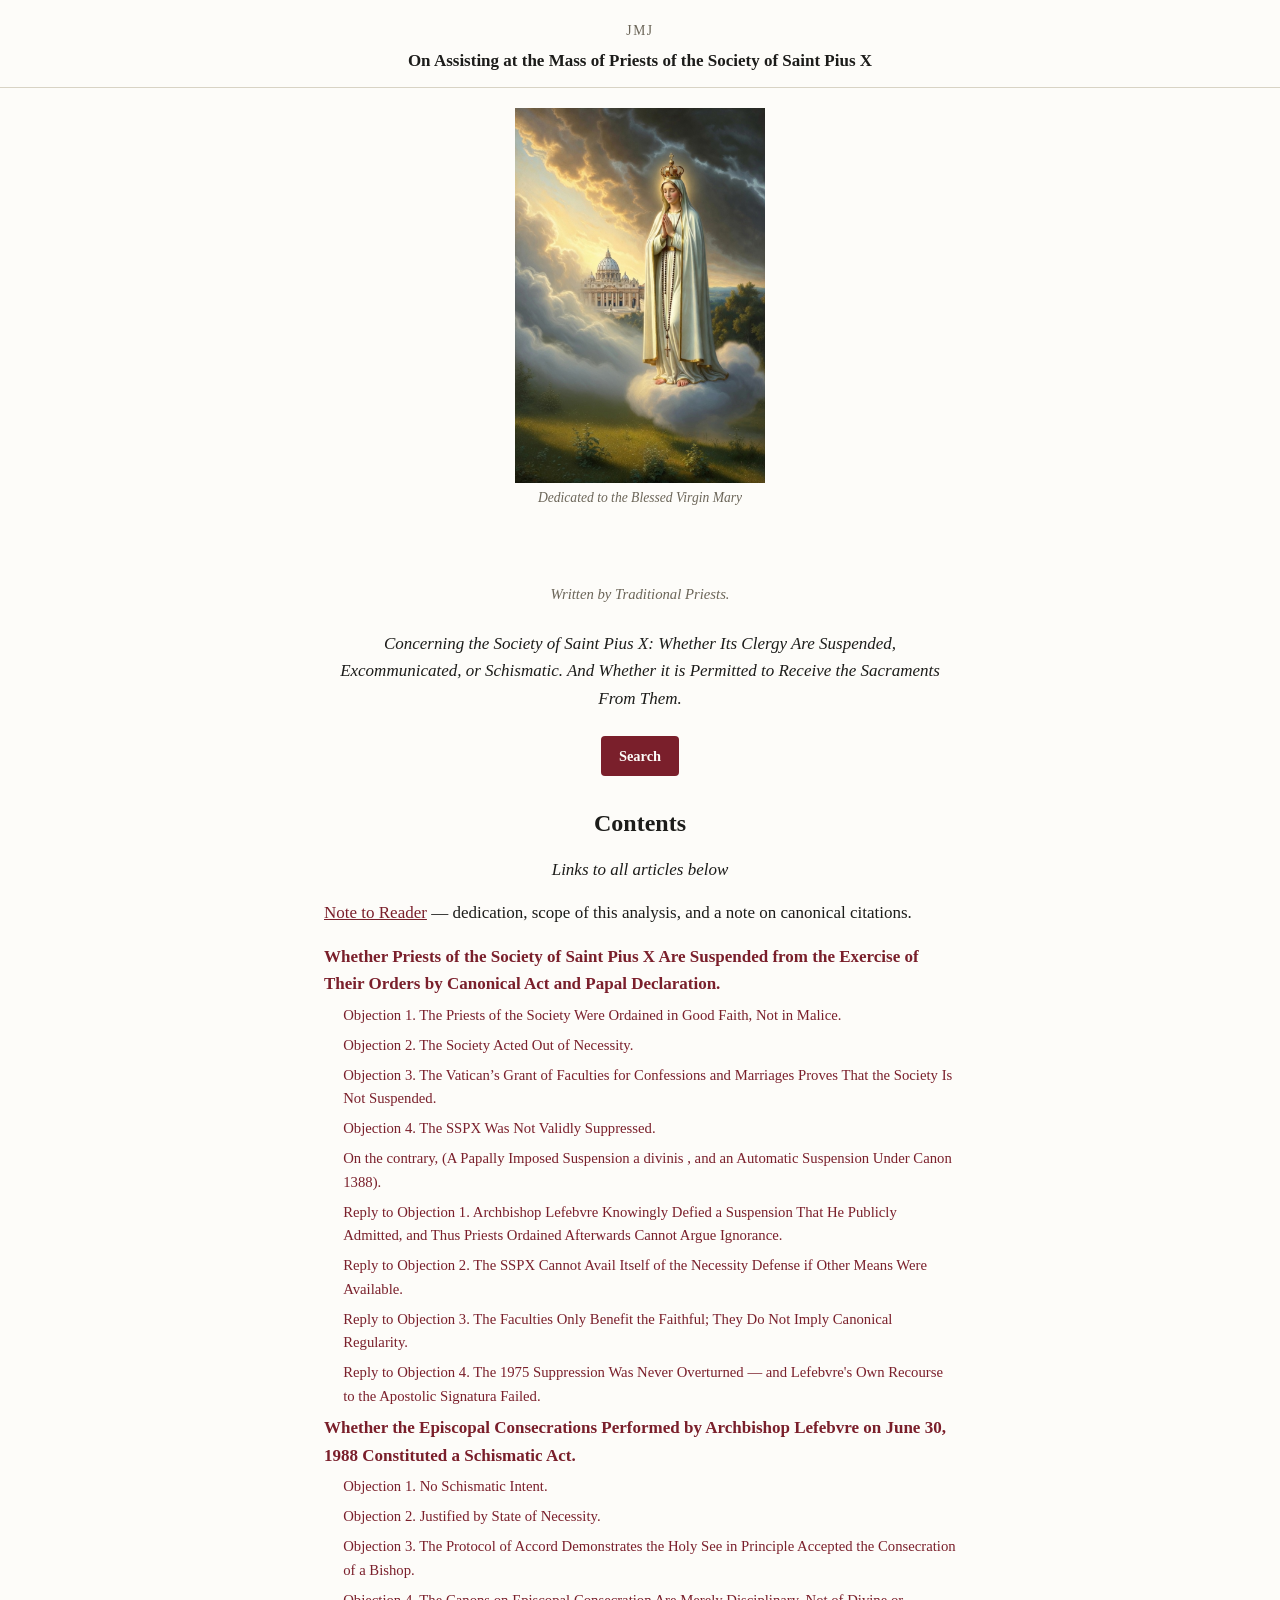
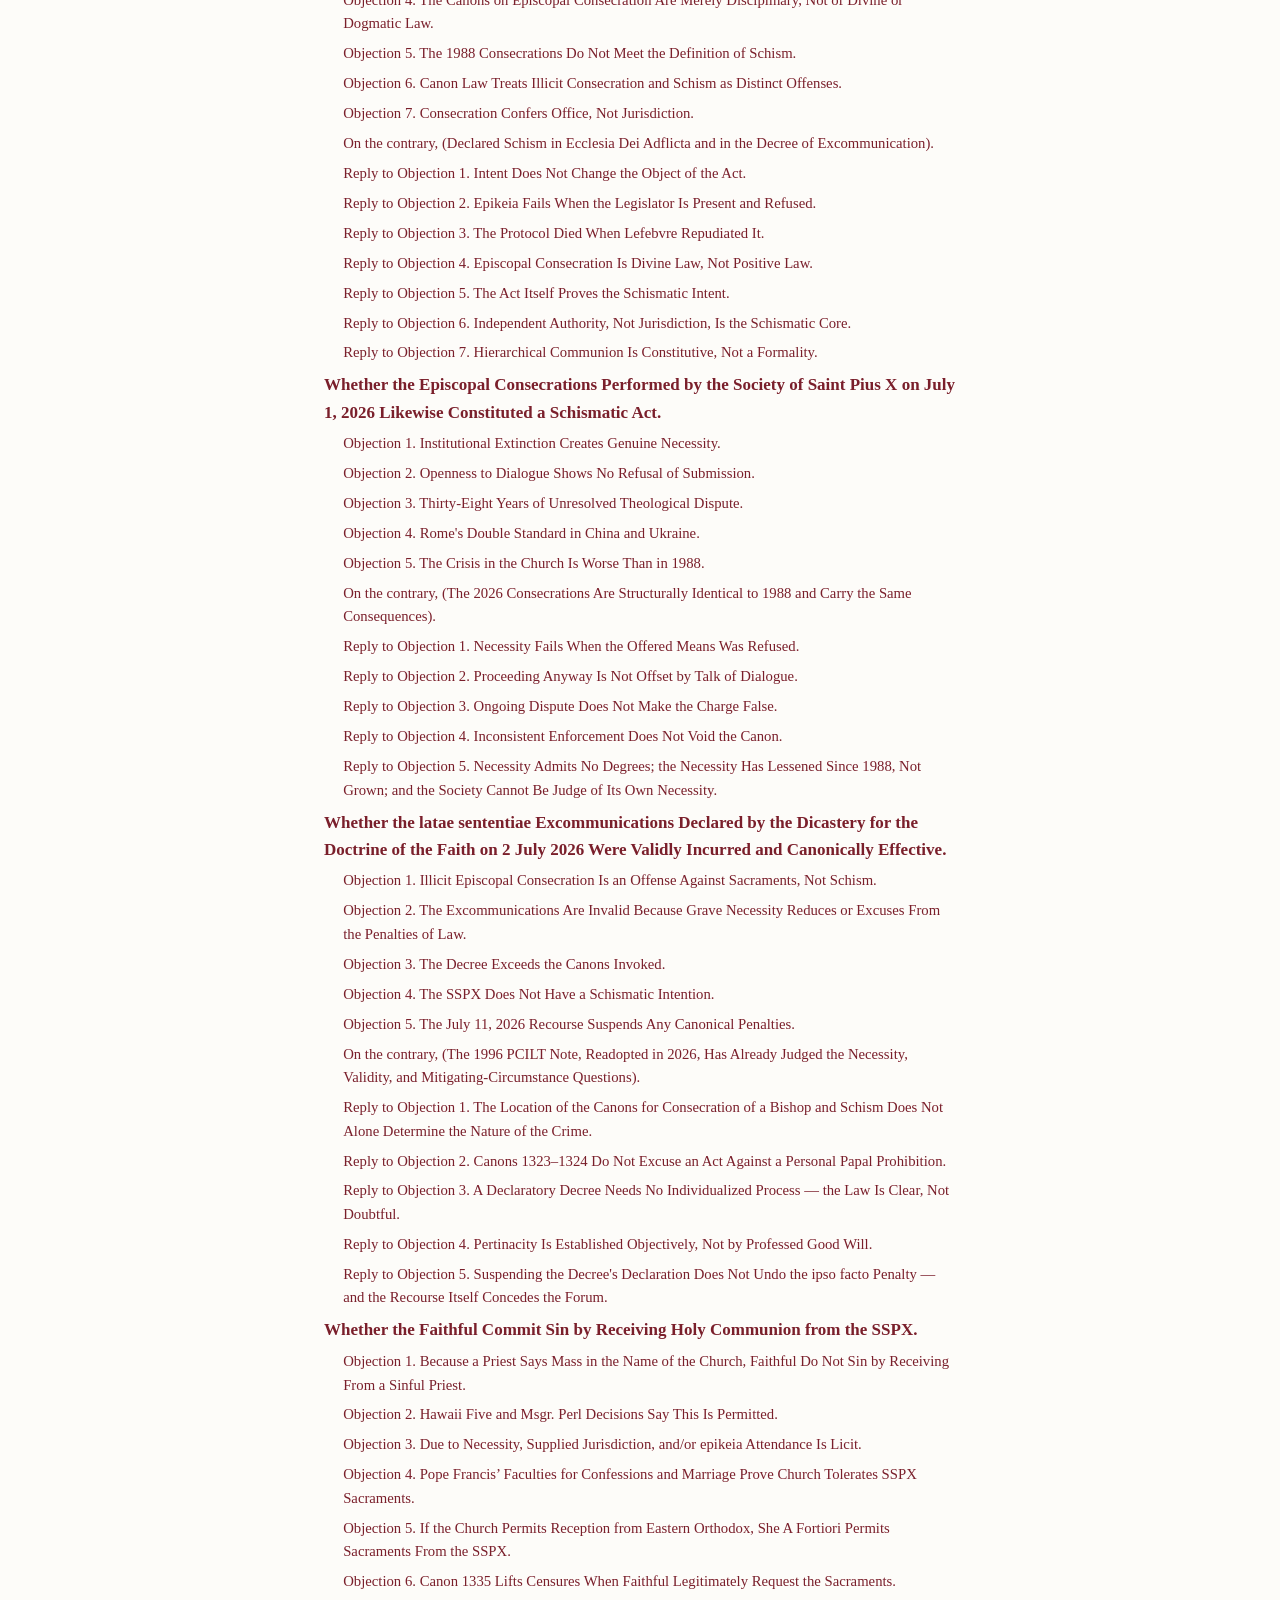
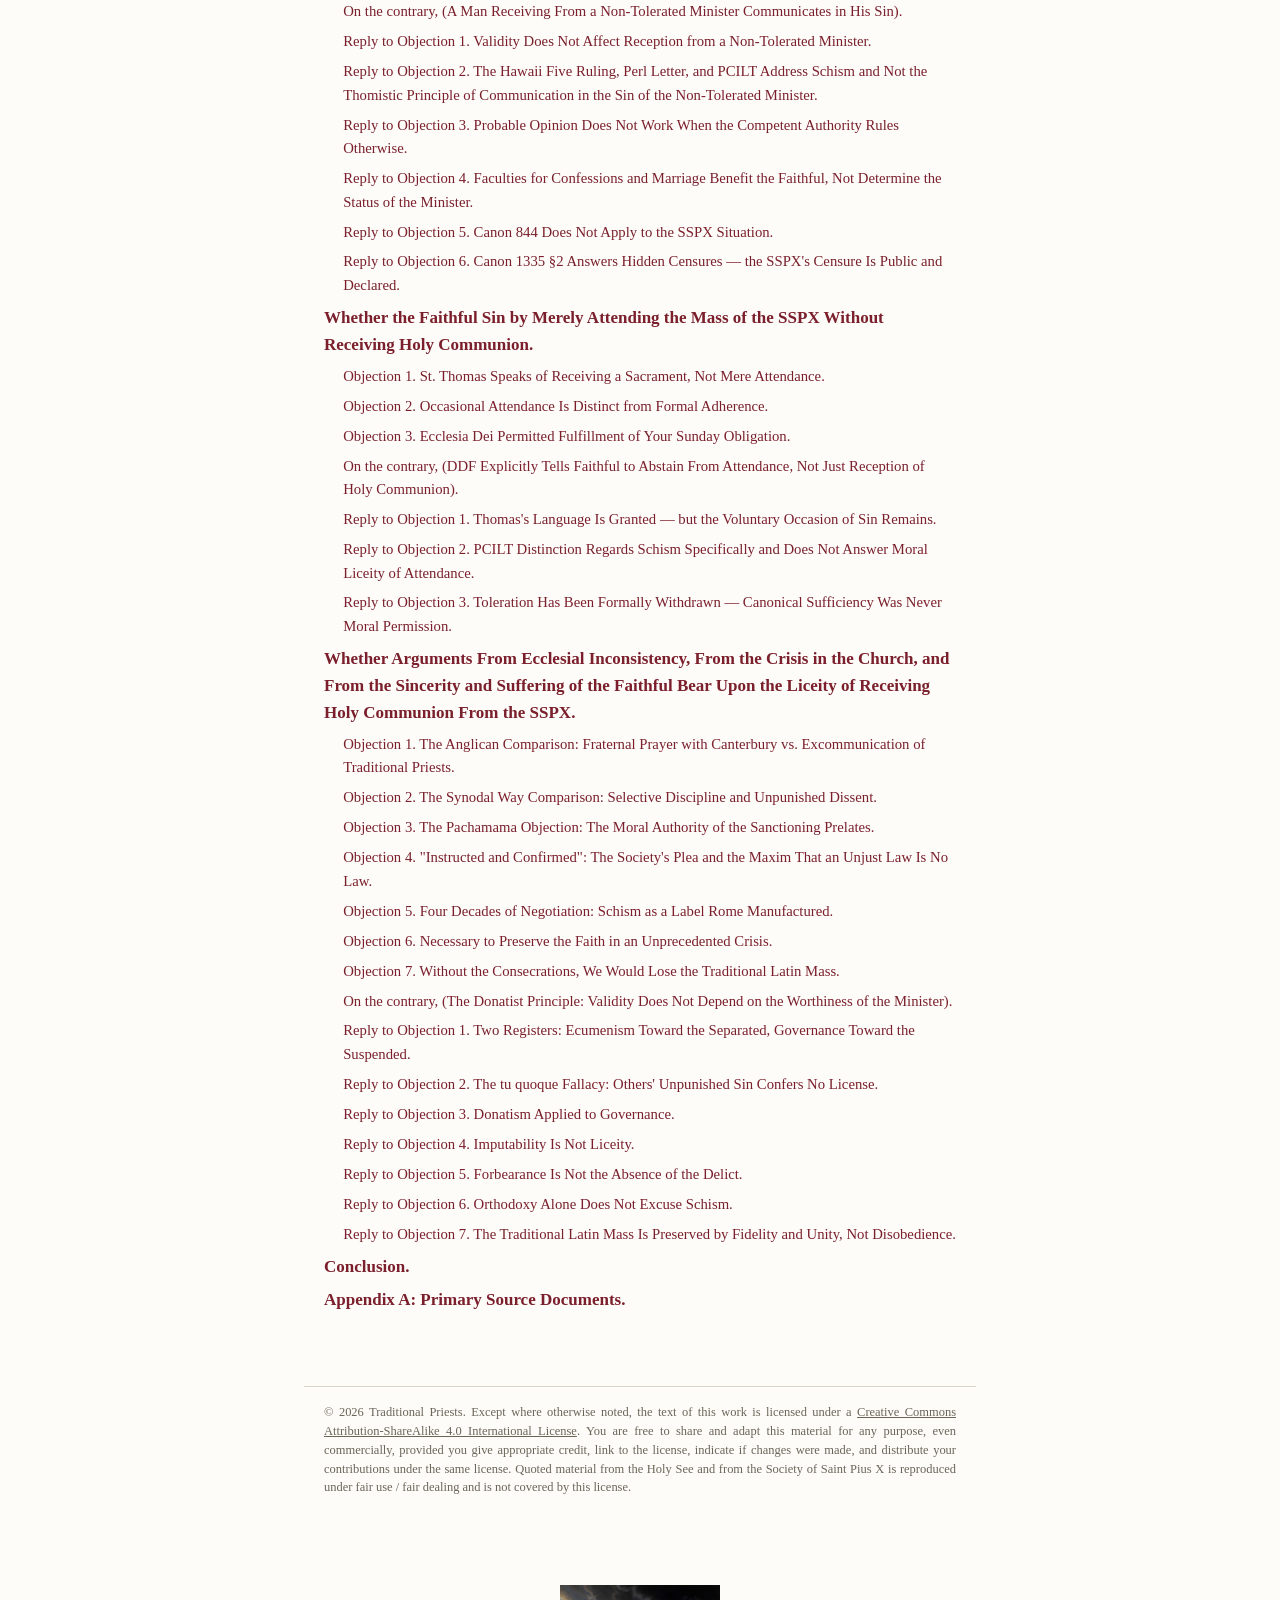
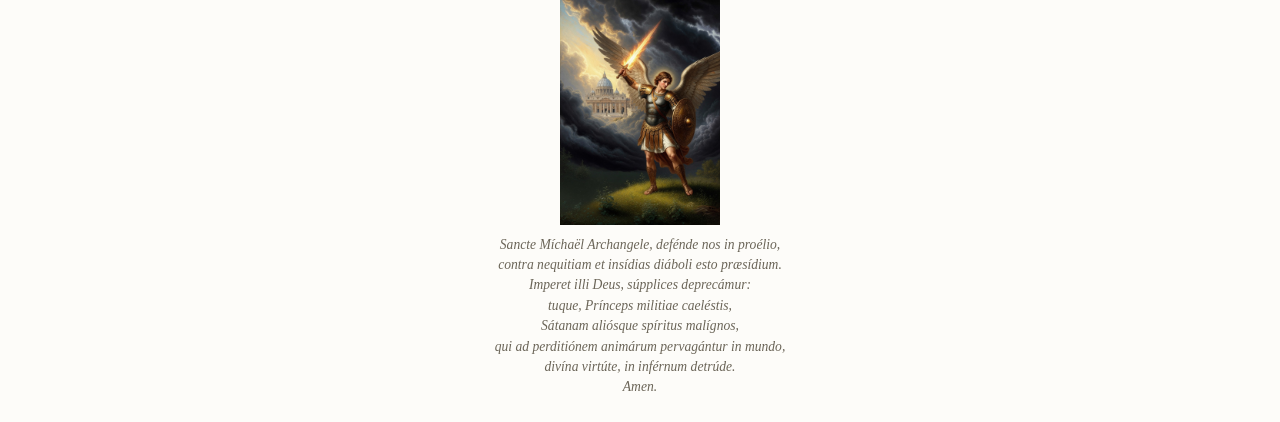
==== commit c48b4e14: "Move index Search button below subtitle, above Contents heading" ====
--- a/index.html
+++ b/index.html
@@ -28,7 +28,6 @@
 <a class="home-link" href="index.html">On Assisting at the Mass of Priests of the Society of Saint Pius X</a>
 </header>
 <div class="dedication-wrap index-hero">
-<a class="search-button" href="search.html">Search</a>
 <figure class="dedication-figure centered">
 <img class="page-top-image" src="Images/Top%20of%20Page-BVM.jpg" alt="Image of the Blessed Virgin Mary">
 <figcaption>Dedicated to the Blessed Virgin Mary</figcaption>
@@ -40,6 +39,7 @@
 Concerning the Society of Saint Pius X: Whether Its Clergy Are Suspended, Excommunicated, or Schismatic.
 And Whether it is Permitted to Receive the Sacraments From Them.
 </p>
+<p style="text-align:center; margin-top:1.5rem;"><a class="search-button" href="search.html">Search</a></p>
 <h1 class="page-title" style="text-align:center; border:none; margin-top:2rem;">Contents</h1>
 <p style="text-align:center; font-style:italic;">Links to all articles below</p>
 <p><a href="note-to-reader.html">Note to Reader</a> &mdash; dedication, scope of this analysis, and a note on canonical citations.</p>
